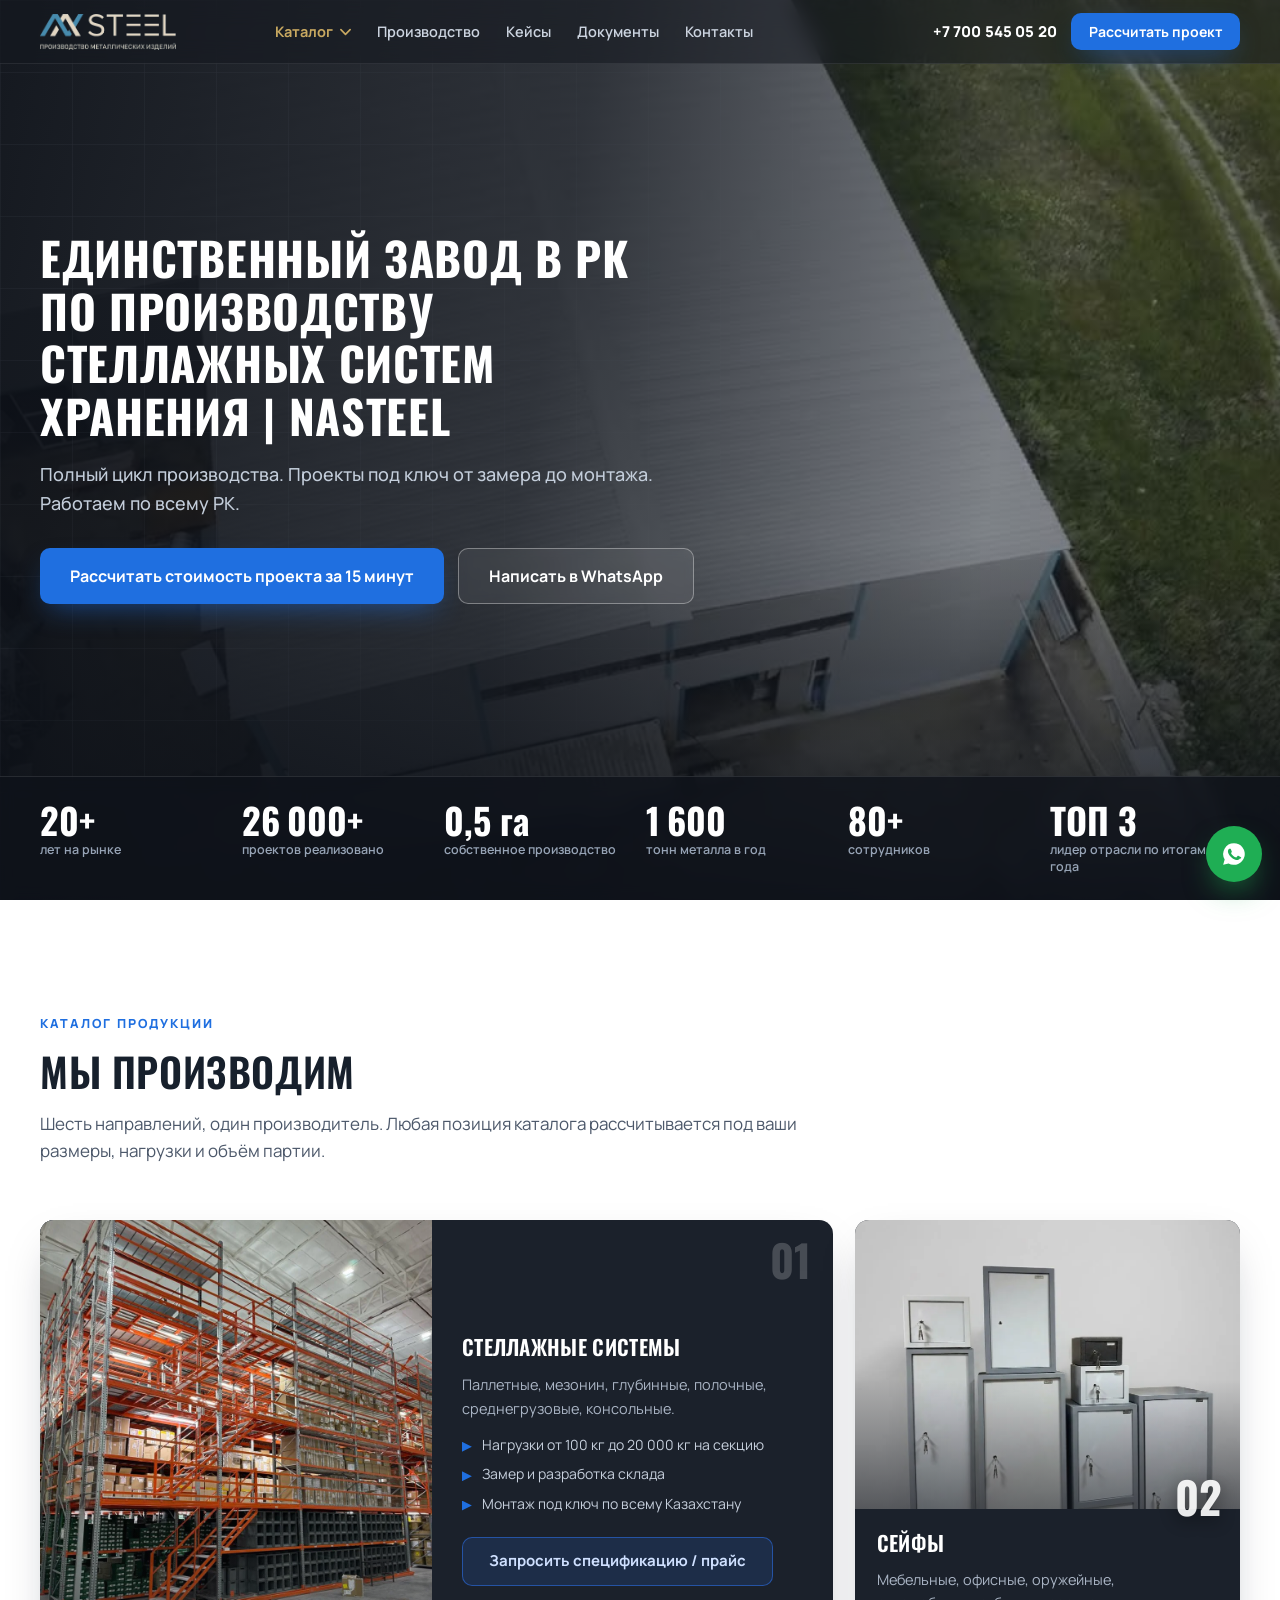
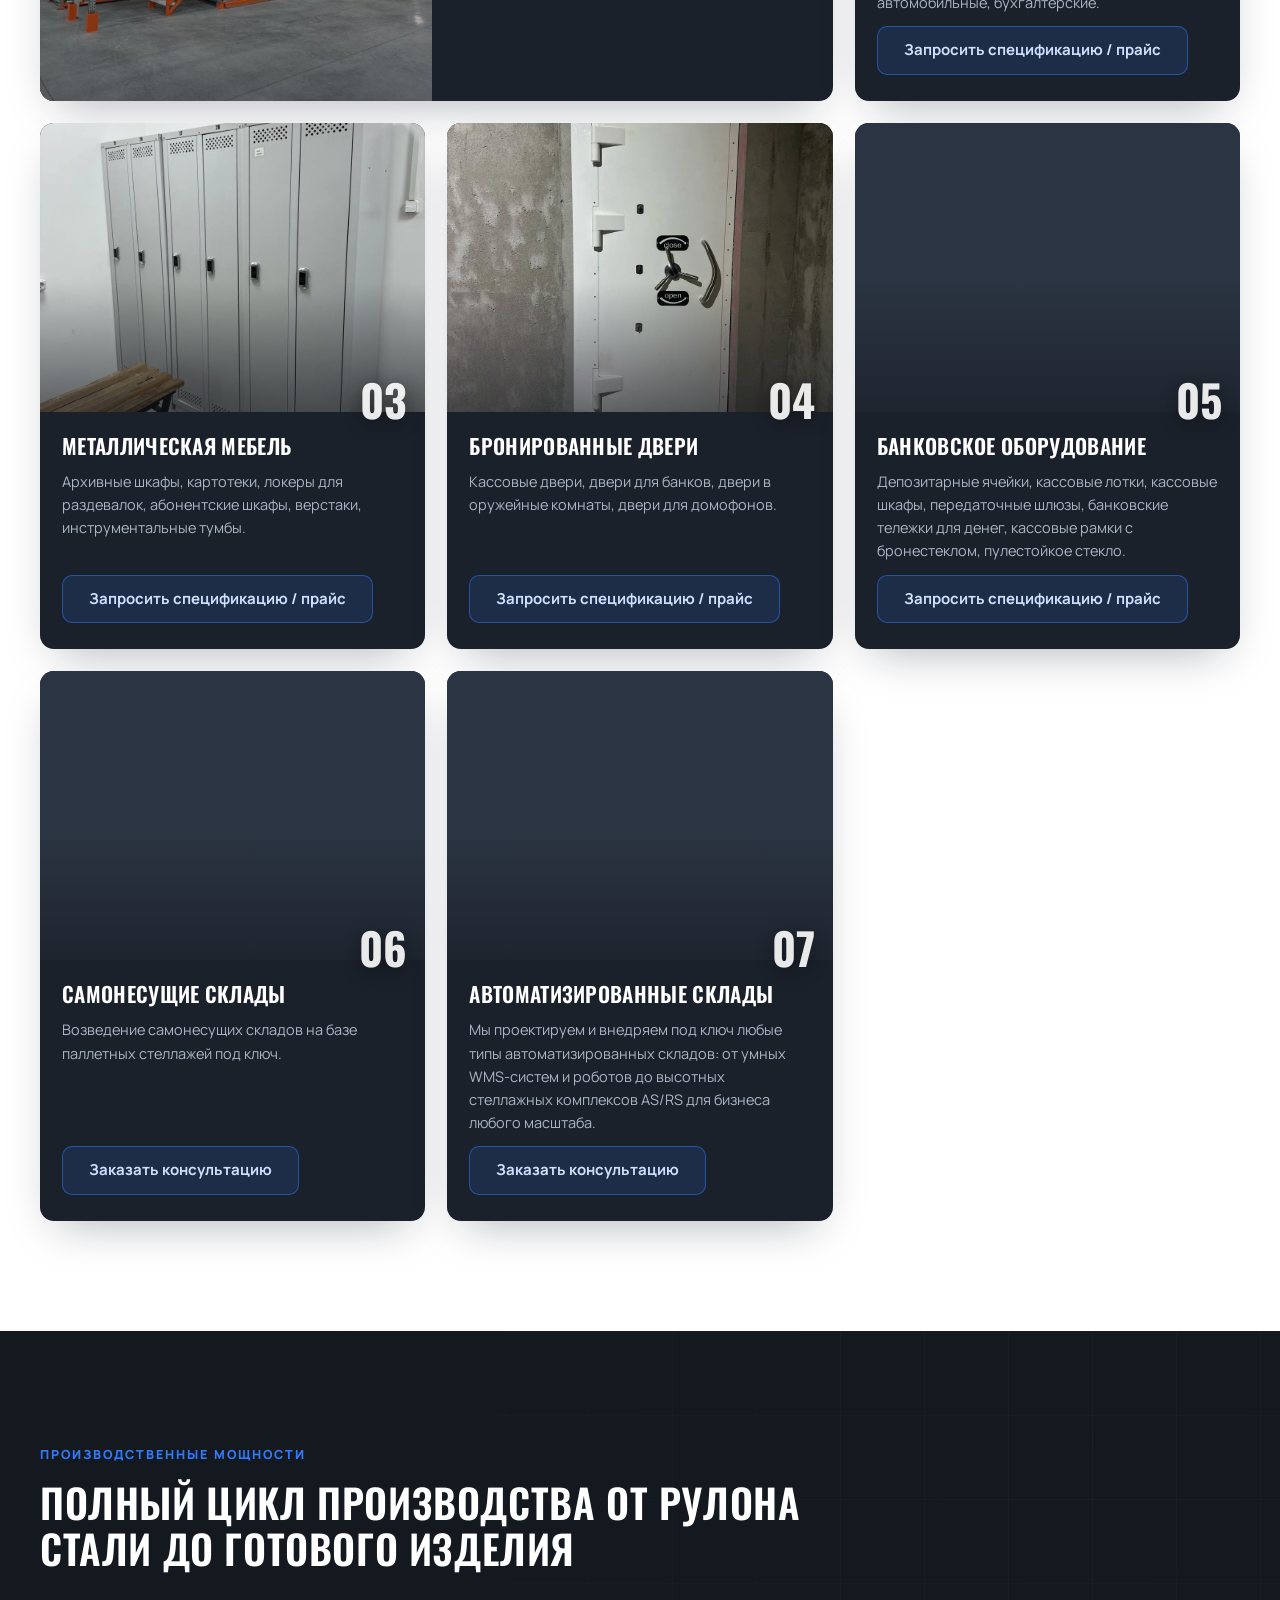
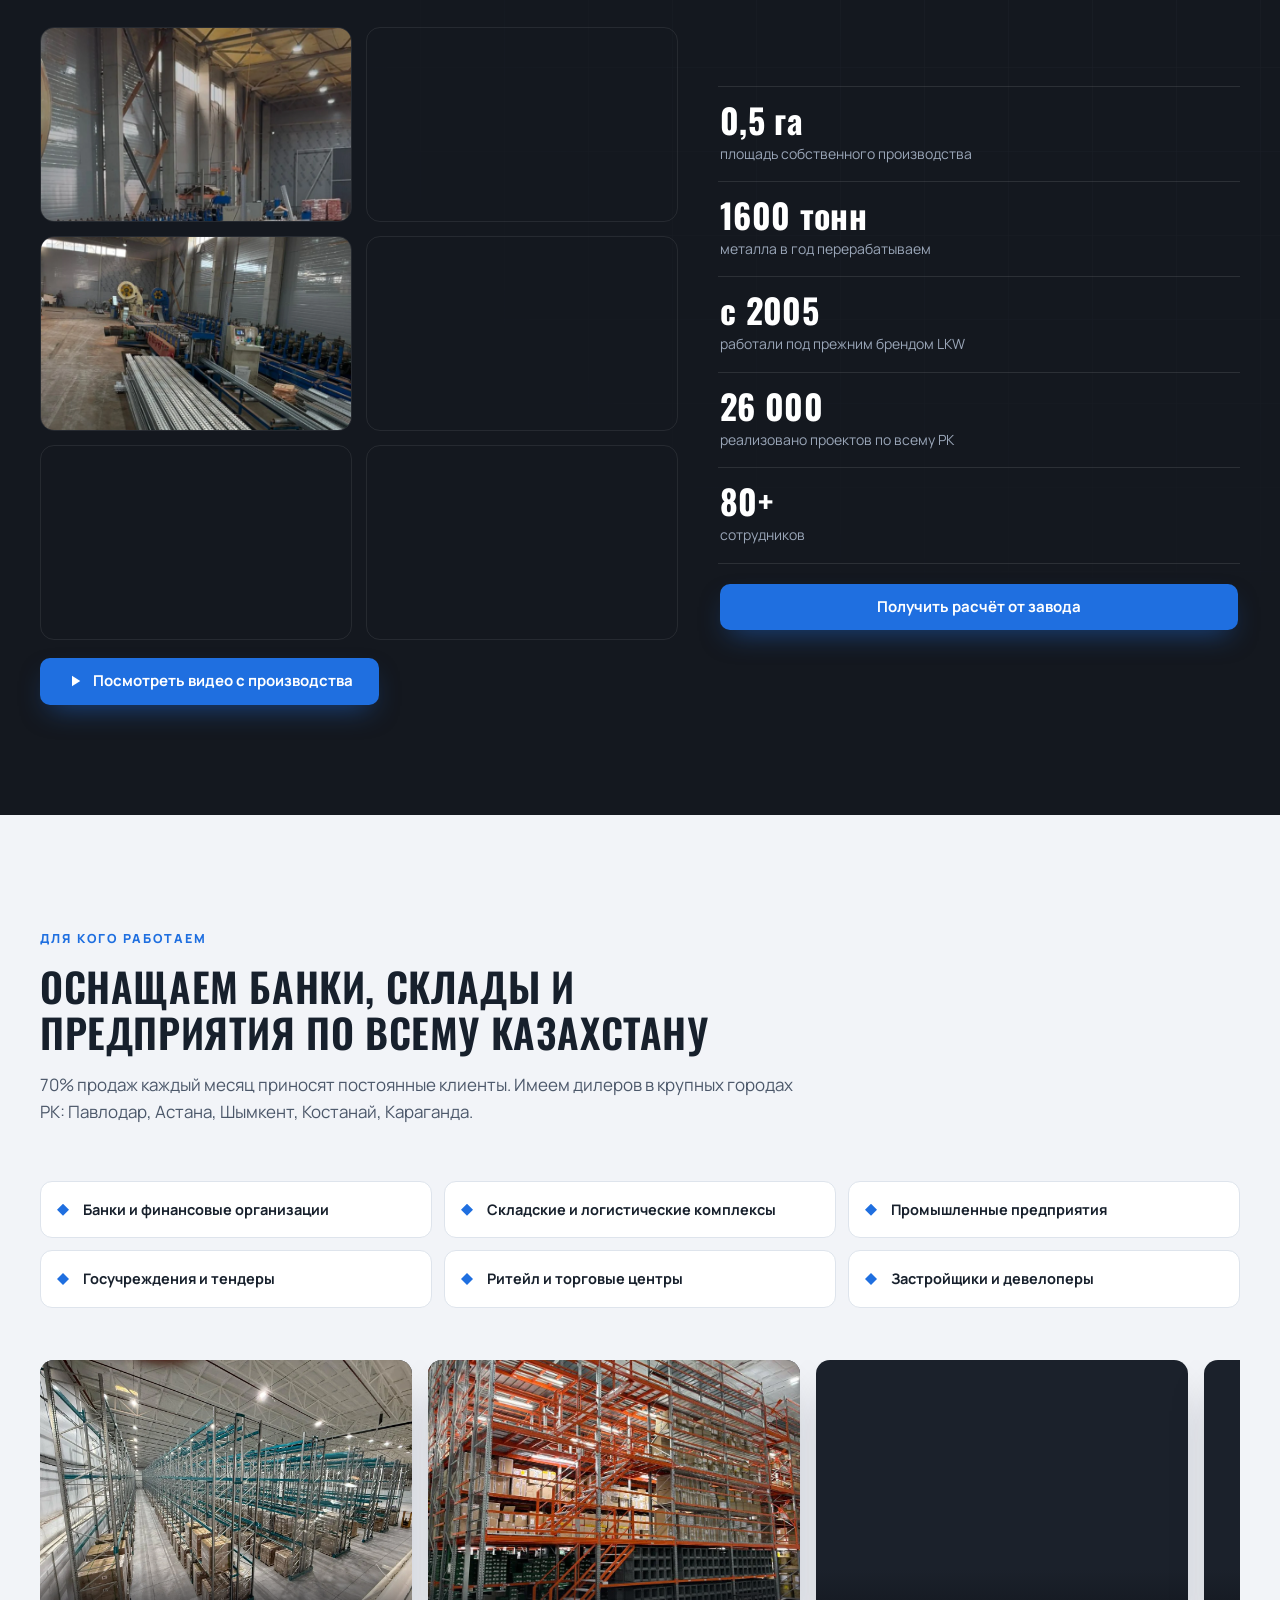
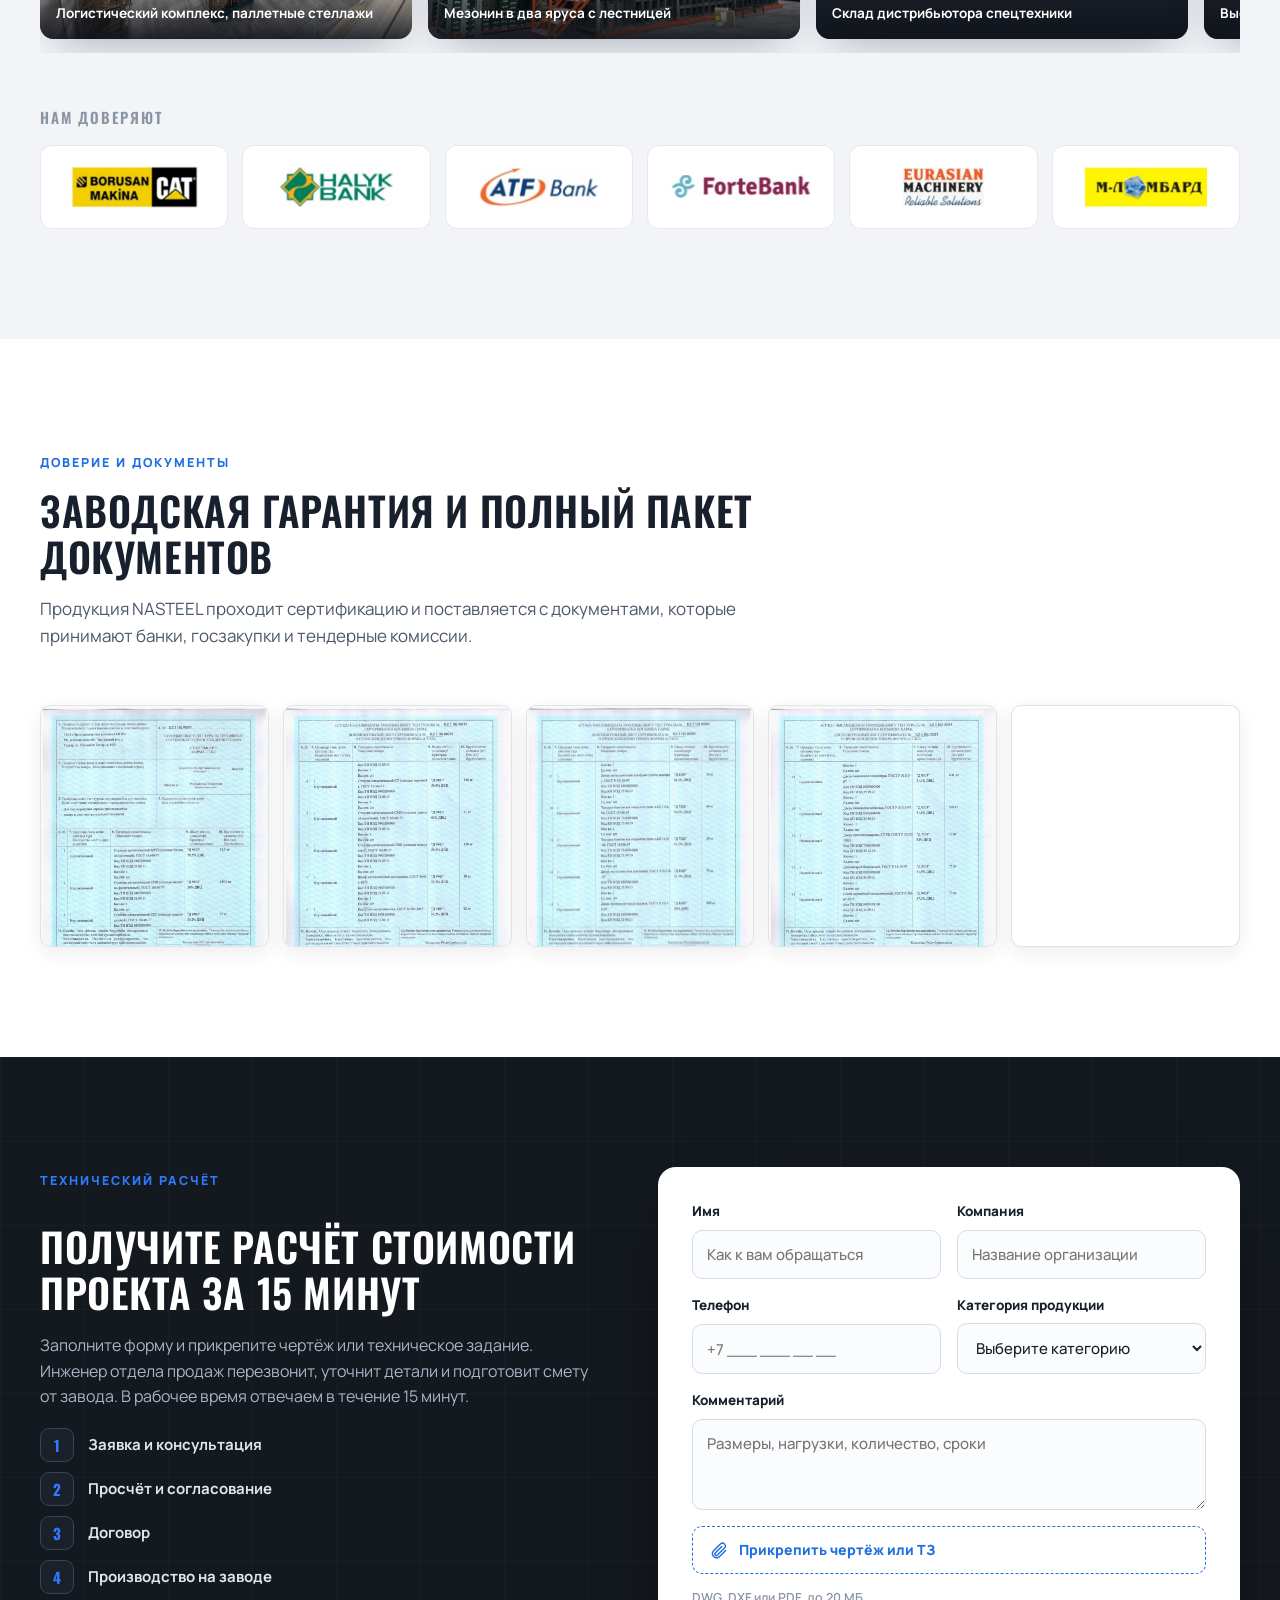
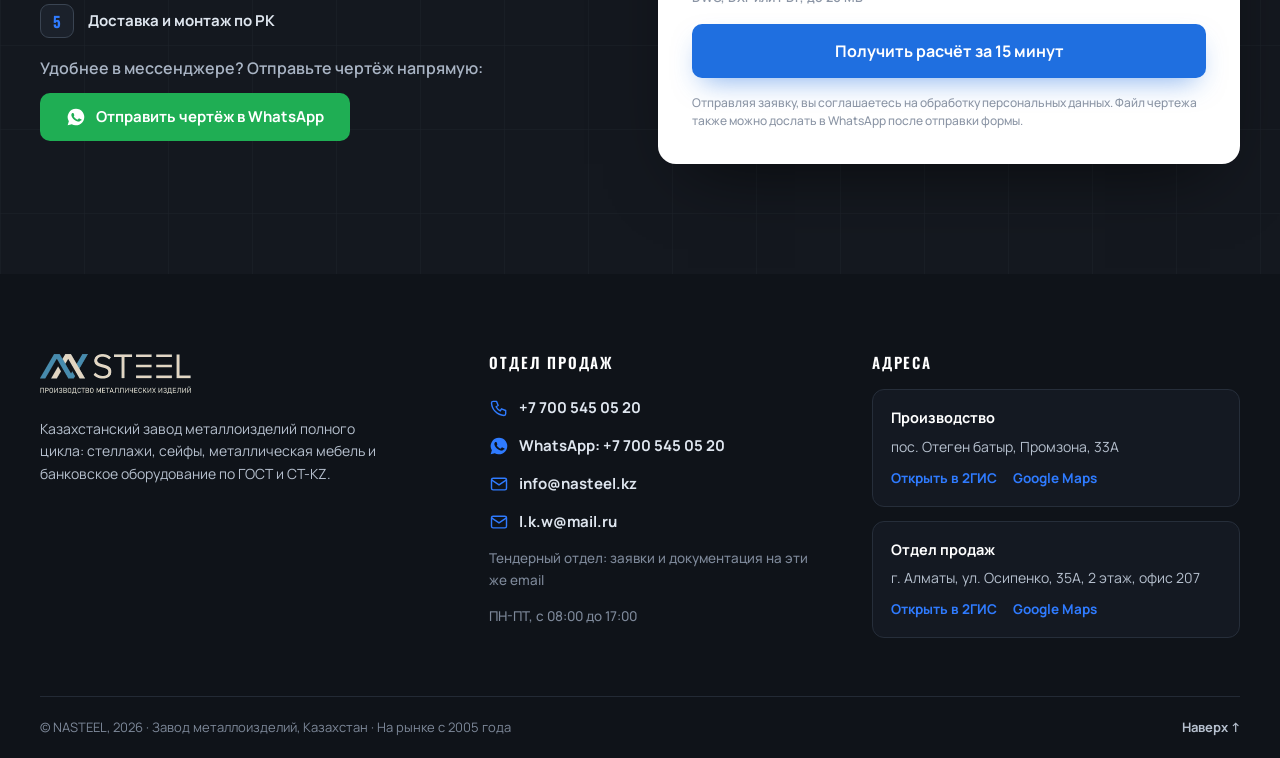
==== index.html @ 748e13db "nasteel: кнопка 'Посмотреть видео с производства' (YouTube) в блоке производства; карточки Самонесущ" ====
<!DOCTYPE html>
<html lang="ru">
<head>
<meta charset="UTF-8">
<meta name="viewport" content="width=device-width, initial-scale=1.0">
<title>NASTEEL: казахстанский завод стеллажей, сейфов и металлической мебели полного цикла</title>
<meta name="description" content="Завод NASTEEL (Алматы, Отеген батыр): проектирование и серийное производство стеллажных систем, сейфов, металлической мебели и банковского оборудования по ГОСТ и СТ-KZ. Собственное КБ, 20+ лет опыта, 26 000+ проектов, доставка по Казахстану.">
<link rel="canonical" href="https://nasteel.kz/">
<meta name="theme-color" content="#14181f">

<meta property="og:type" content="website">
<meta property="og:site_name" content="NASTEEL">
<meta property="og:locale" content="ru_RU">
<meta property="og:title" content="NASTEEL: казахстанский завод металлоизделий полного цикла">
<meta property="og:description" content="Стеллажные системы, сейфы, металлическая мебель, банковское оборудование. ГОСТ и СТ-KZ, собственное КБ, 20 лет, 26 000+ проектов. Доставка по всему Казахстану.">
<meta property="og:url" content="https://nasteel.kz/">
<meta property="og:image" content="https://nasteel.kz/assets/og-image.png">
<meta property="og:image:width" content="1200">
<meta property="og:image:height" content="630">
<meta name="twitter:card" content="summary_large_image">
<meta name="twitter:title" content="NASTEEL: казахстанский завод металлоизделий полного цикла">
<meta name="twitter:description" content="Стеллажи, сейфы, металлическая мебель, банковское оборудование по ГОСТ и СТ-KZ. Собственное КБ, 20+ лет опыта.">
<meta name="twitter:image" content="https://nasteel.kz/assets/og-image.png">

<link rel="icon" type="image/png" sizes="32x32" href="assets/favicon-32.png">
<link rel="icon" type="image/png" sizes="48x48" href="assets/favicon-48.png">
<link rel="apple-touch-icon" href="assets/apple-touch-icon.png">

<link rel="preconnect" href="https://fonts.googleapis.com">
<link rel="preconnect" href="https://fonts.gstatic.com" crossorigin>
<link href="https://fonts.googleapis.com/css2?family=Oswald:wght@500;600;700&family=Manrope:wght@400;500;600;700;800&display=swap" rel="stylesheet">

<link rel="preload" as="image" href="assets/hero-prod.jpg" fetchpriority="high">
<link rel="stylesheet" href="styles.css?v=8">

<script type="application/ld+json">
{
  "@context": "https://schema.org",
  "@graph": [
    {
      "@type": "Organization",
      "@id": "https://nasteel.kz/#org",
      "name": "NASTEEL",
      "url": "https://nasteel.kz/",
      "logo": "https://nasteel.kz/assets/og-image.png",
      "foundingDate": "2005",
      "taxID": "200540013962",
      "email": "info@nasteel.kz",
      "telephone": "+77005450520",
      "sameAs": []
    },
    {
      "@type": "LocalBusiness",
      "@id": "https://nasteel.kz/#factory",
      "additionalType": "https://schema.org/Manufacturer",
      "name": "Завод металлоизделий NASTEEL",
      "image": "https://nasteel.kz/assets/og-image.png",
      "url": "https://nasteel.kz/",
      "telephone": "+77005450520",
      "email": "info@nasteel.kz",
      "priceRange": "$$",
      "address": {
        "@type": "PostalAddress",
        "addressCountry": "KZ",
        "addressRegion": "Алматинская область",
        "addressLocality": "Алматы",
        "streetAddress": "ул. Осипенко, 35А, офис 207"
      },
      "openingHoursSpecification": {
        "@type": "OpeningHoursSpecification",
        "dayOfWeek": ["Monday","Tuesday","Wednesday","Thursday","Friday"],
        "opens": "08:00",
        "closes": "17:00"
      },
      "makesOffer": [
        {"@type": "Offer", "itemOffered": {"@type": "Product", "name": "Стеллажные системы"}},
        {"@type": "Offer", "itemOffered": {"@type": "Product", "name": "Сейфы"}},
        {"@type": "Offer", "itemOffered": {"@type": "Product", "name": "Металлическая мебель"}},
        {"@type": "Offer", "itemOffered": {"@type": "Product", "name": "Бронированные двери"}},
        {"@type": "Offer", "itemOffered": {"@type": "Product", "name": "Банковское оборудование"}},
        {"@type": "Offer", "itemOffered": {"@type": "Product", "name": "Самонесущие склады"}}
      ],
      "parentOrganization": {"@id": "https://nasteel.kz/#org"}
    }
  ]
}
</script>
</head>
<body>

<a class="skip-link" href="#katalog">К каталогу продукции</a>

<header class="site-header" id="siteHeader">
  <div class="container header-inner">
    <a href="#top" class="brand" aria-label="NASTEEL, на главную">
      <img class="brand-logo" src="assets/logo.png" alt="NASTEEL" width="150" height="37">
    </a>
    <nav class="main-nav" id="mainNav" aria-label="Основная навигация">
      <div class="nav-dd">
        <button class="nav-dd-btn" type="button" aria-expanded="false" aria-haspopup="true">Каталог<svg class="dd-caret" viewBox="0 0 12 8" aria-hidden="true"><path d="M1 1.5l5 5 5-5" fill="none" stroke="currentColor" stroke-width="1.8" stroke-linecap="round" stroke-linejoin="round"/></svg></button>
        <ul class="nav-dd-menu">
          <li class="nav-sub">
            <button class="nav-sub-btn" type="button" aria-expanded="false" aria-haspopup="true">Стеллажи<svg class="dd-caret" viewBox="0 0 12 8" aria-hidden="true"><path d="M1 1.5l5 5 5-5" fill="none" stroke="currentColor" stroke-width="1.8" stroke-linecap="round" stroke-linejoin="round"/></svg></button>
            <ul class="nav-sub-menu">
              <li><a href="stellazhi-palletnye.html">Паллетные стеллажи</a></li>
              <li><a href="stellazhi-mezoninnye.html">Мезонинные стеллажи</a></li>
              <li><a href="stellazhi-srednegruzovye.html">Средне-грузовые стеллажи</a></li>
              <li><a href="stellazhi-konsolnye.html">Консольные стеллажи</a></li>
              <li><a href="stellazhi-torgovye.html">Торговые стеллажи</a></li>
              <li><a href="stellazhi-polochnye-zacep.html">Полочные стеллажи на зацепах</a></li>
              <li><a href="stellazhi-polochnye-oblegchennye.html">Полочные облегчённые стеллажи</a></li>
            </ul>
          </li>
          <li><a href="seyfy.html">Сейфы</a></li>
          <li><a href="bronedveri.html">Бронированные двери</a></li>
          <li><a href="bankovskoe.html">Банковское и кассовое оборудование</a></li>
          <li><a href="mebel.html">Металлическая мебель</a></li>
          <li><a href="samonesushchie-sklady.html">Самонесущие склады</a></li>
          <li><a href="uslugi.html">Услуги</a></li>
        </ul>
      </div>
      <a href="#proizvodstvo">Производство</a>
      <a href="#kejsy">Кейсы</a>
      <a href="#sertifikaty">Документы</a>
      <a href="#kontakty">Контакты</a>
    </nav>
    <div class="header-actions">
      <a class="header-phone" href="tel:+77005450520" data-track="phone">+7 700 545 05 20</a>
      <a class="btn btn-accent btn-sm" href="#raschet" data-track="cta" data-cta="header">Рассчитать проект</a>
      <button class="burger" id="burger" aria-label="Открыть меню" aria-expanded="false" aria-controls="mainNav">
        <span></span><span></span><span></span>
      </button>
    </div>
  </div>
</header>

<main id="top">

  <!-- ============ HERO ============ -->
  <section class="hero" id="hero">
    <video class="hero-bg" autoplay muted loop playsinline preload="metadata" poster="assets/hero-prod.jpg" aria-hidden="true">
      <source src="assets/hero-prod.mp4" type="video/mp4">
    </video>
    <div class="hero-veil" aria-hidden="true"></div>
    <div class="hero-grid" aria-hidden="true"></div>

    <div class="container hero-inner">
      <h1 id="mainH1" class="reveal">Единственный завод в РК по производству стеллажных систем хранения | NASTEEL</h1>
      <p id="mainSub" class="hero-sub reveal">Полный цикл производства. Проекты под ключ от замера до монтажа. Работаем по всему РК.</p>

      <div class="hero-cta reveal">
        <a class="btn btn-accent btn-lg" href="#raschet" data-track="cta" data-cta="hero">Рассчитать стоимость проекта за 15 минут</a>
        <a class="btn btn-ghost btn-lg" href="https://wa.me/77005450520?text=%D0%97%D0%B4%D1%80%D0%B0%D0%B2%D1%81%D1%82%D0%B2%D1%83%D0%B9%D1%82%D0%B5%21%20%D0%9F%D0%B8%D1%88%D1%83%20%D1%81%20%D1%81%D0%B0%D0%B9%D1%82%D0%B0%20nasteel.kz%2C%20%D0%BD%D1%83%D0%B6%D0%B5%D0%BD%20%D1%80%D0%B0%D1%81%D1%87%D1%91%D1%82" target="_blank" rel="noopener" data-track="whatsapp" data-wa="hero">Написать в WhatsApp</a>
      </div>

    </div>

    <div class="hero-stats" aria-label="Показатели завода">
      <div class="container stats-row">
        <div class="stat reveal"><b><span class="counter" data-target="20">0</span>+</b><span>лет на рынке</span></div>
        <div class="stat reveal"><b><span class="counter" data-target="26000">0</span>+</b><span>проектов реализовано</span></div>
        <div class="stat reveal"><b>0,5 га</b><span>собственное производство</span></div>
        <div class="stat reveal"><b class="counter" data-target="1600">0</b><span>тонн металла в год</span></div>
        <div class="stat reveal"><b><span class="counter" data-target="80">0</span>+</b><span>сотрудников</span></div>
        <div class="stat reveal"><b>ТОП 3</b><span>лидер отрасли по итогам 2024 года</span></div>
      </div>
    </div>
  </section>

  <!-- ============ ВИДЕО ПРОИЗВОДСТВА ============ -->
  <!-- ============ КАТАЛОГ ============ -->
  <section class="section section-light catalog" id="katalog">
    <div class="container">
      <div class="section-head reveal">
        <p class="section-eyebrow">Каталог продукции</p>
        <h2>Мы производим</h2>
        <p class="section-lead">Шесть направлений, один производитель. Любая позиция каталога рассчитывается под ваши размеры, нагрузки и объём партии.</p>
      </div>

      <div class="catalog-grid">

        <article class="cat-card cat-wide reveal" id="stellazhi">
          <div class="cat-media">
            <img src="assets/photos/stellazhi.webp" alt="Мезонинные и паллетные стеллажные системы NASTEEL на складе" loading="lazy" decoding="async" width="960" height="1280">
          </div>
          <div class="cat-body">
            <span class="cat-num">01</span>
            <h3>Стеллажные системы</h3>
            <p>Паллетные, мезонин, глубинные, полочные, среднегрузовые, консольные.</p>
            <ul class="cat-list" role="list">
              <li>Нагрузки от 100 кг до 20 000 кг на секцию</li>
              <li>Замер и разработка склада</li>
              <li>Монтаж под ключ по всему Казахстану</li>
            </ul>
            <button class="btn btn-dark spec-btn" type="button" data-category="Стеллажные системы" data-track="spec">Запросить спецификацию / прайс</button>
          </div>
        </article>

        <article class="cat-card reveal" id="seyfy">
          <div class="cat-media">
            <img src="assets/photos/p03.webp" alt="Линейка сейфов и металлических шкафов производства NASTEEL" loading="lazy" decoding="async" width="896" height="1195">
          </div>
          <div class="cat-body">
            <span class="cat-num">02</span>
            <h3>Сейфы</h3>
            <p>Мебельные, офисные, оружейные, автомобильные, бухгалтерские.</p>
            <button class="btn btn-dark spec-btn" type="button" data-category="Сейфы" data-track="spec">Запросить спецификацию / прайс</button>
          </div>
        </article>

        <article class="cat-card reveal" id="mebel">
          <div class="cat-media">
            <img src="assets/photos/p12.webp" alt="Локеры NASTEEL в графитово-жёлтом цвете в торговом центре" loading="lazy" decoding="async" width="960" height="1280">
          </div>
          <div class="cat-body">
            <span class="cat-num">03</span>
            <h3>Металлическая мебель</h3>
            <p>Архивные шкафы, картотеки, локеры для раздевалок, абонентские шкафы, верстаки, инструментальные тумбы.</p>
            <button class="btn btn-dark spec-btn" type="button" data-category="Металлическая мебель" data-track="spec">Запросить спецификацию / прайс</button>
          </div>
        </article>

        <article class="cat-card reveal" id="bankovskoe">
          <div class="cat-media">
            <img src="assets/photos/p01.webp" alt="Бронированная банковская дверь NASTEEL, установленная в хранилище" loading="lazy" decoding="async" width="1050" height="1400">
          </div>
          <div class="cat-body">
            <span class="cat-num">04</span>
            <h3>Бронированные двери</h3>
            <p>Кассовые двери, двери для банков, двери в оружейные комнаты, двери для домофонов.</p>
            <button class="btn btn-dark spec-btn" type="button" data-category="Бронированные двери" data-track="spec">Запросить спецификацию / прайс</button>
          </div>
        </article>

        <article class="cat-card reveal" id="yacheyki">
          <div class="cat-media">
            <img src="assets/photos/p02.webp" alt="Депозитарные ячейки NASTEEL в банковском хранилище" loading="lazy" decoding="async" width="644" height="1400">
          </div>
          <div class="cat-body">
            <span class="cat-num">05</span>
            <h3>Банковское оборудование</h3>
            <p>Депозитарные ячейки, кассовые лотки, кассовые шкафы, передаточные шлюзы, банковские тележки для денег, кассовые рамки с бронестеклом, пулестойкое стекло.</p>
            <button class="btn btn-dark spec-btn" type="button" data-category="Банковское оборудование" data-track="spec">Запросить спецификацию / прайс</button>
          </div>
        </article>

        <article class="cat-card reveal" id="nestandart">
            <div class="cat-media">
              <img src="assets/photos/samonesushchij.webp" alt="Самонесущий склад на базе паллетных стеллажей производства NASTEEL" loading="lazy" decoding="async" width="1132" height="1400">
            </div>
            <div class="cat-body">
              <span class="cat-num">06</span>
              <h3>Самонесущие склады</h3>
              <p>Возведение самонесущих складов на базе паллетных стеллажей под ключ.</p>
              <button class="btn btn-dark spec-btn" type="button" data-category="Самонесущие склады" data-track="spec">Заказать консультацию</button>
            </div>
          </article>

          <article class="cat-card reveal" id="avtomatizirovannye">
            <div class="cat-media">
              <img src="assets/photos/avtomatizirovannye-sklady.webp" alt="Автоматизированный складской комплекс с роботизированной системой хранения" loading="lazy" decoding="async" width="1080" height="1920">
            </div>
            <div class="cat-body">
              <span class="cat-num">07</span>
              <h3>Автоматизированные склады</h3>
              <p>Мы проектируем и внедряем под ключ любые типы автоматизированных складов: от умных WMS-систем и роботов до высотных стеллажных комплексов AS/RS для бизнеса любого масштаба.</p>
              <button class="btn btn-dark spec-btn" type="button" data-category="Автоматизированные склады" data-track="spec">Заказать консультацию</button>
            </div>
          </article>

      </div>
    </div>
  </section>

  <!-- ============ ПРОИЗВОДСТВО ============ -->
  <section class="section section-dark production" id="proizvodstvo">
    <div class="container">
      <div class="section-head reveal">
        <p class="section-eyebrow">Производственные мощности</p>
        <h2>Полный цикл производства от рулона стали до готового изделия</h2>
      </div>

            <div class="prod-showcase">
        <div class="prod-gallery-col">
        <div class="prod-gallery prod-gallery--grid reveal">
          <img src="assets/photos/prod-liniya-prokata.webp" alt="Автоматическая линия проката профиля в цехе NASTEEL" loading="lazy" decoding="async" width="1080" height="1920">
          <img src="assets/photos/prod-stan.webp" alt="Прокатный стан для производства перфорированного профиля NASTEEL" loading="lazy" decoding="async" width="1080" height="1440">
          <img src="assets/photos/prod-profil.webp" alt="Готовый оцинкованный профиль на производственной линии NASTEEL" loading="lazy" decoding="async" width="1080" height="1440">
          <img src="assets/photos/prod-svarka.webp" alt="Сварочный участок цеха металлоконструкций NASTEEL" loading="lazy" decoding="async" width="1080" height="1440">
          <img src="assets/photos/prod-lazer.webp" alt="Станок лазерной резки металла Bodor в цехе NASTEEL" loading="lazy" decoding="async" width="1280" height="1024">
          <img src="assets/photos/prod-zavod-aero.webp" alt="Производственный комплекс NASTEEL, вид с высоты" loading="lazy" decoding="async" width="1400" height="1050">
        </div>
        <a class="btn btn-accent prod-video-btn reveal" href="https://www.youtube.com/watch?v=28wzi3sIFuY" target="_blank" rel="noopener" data-track="video" data-video="youtube-proizvodstvo">
          <svg viewBox="0 0 24 24" width="18" height="18" fill="currentColor" aria-hidden="true"><path d="M8 5v14l11-7z"/></svg>
          Посмотреть видео с производства
        </a>
        </div>
        <ul class="prod-stats reveal" role="list">
          <li><b>0,5 га</b><span>площадь собственного производства</span></li>
          <li><b>1600 тонн</b><span>металла в год перерабатываем</span></li>
          <li><b>с 2005</b><span>работали под прежним брендом LKW</span></li>
          <li><b>26 000</b><span>реализовано проектов по всему РК</span></li>
          <li><b>80+</b><span>сотрудников</span></li>
          <li class="prod-cta"><a class="btn btn-accent" href="#raschet" data-track="cta" data-cta="production">Получить расчёт от завода</a></li>
        </ul>
      </div>

    </div>
  </section>


  <!-- ============ КЕЙСЫ / ДЛЯ КОГО ============ -->
  <section class="section section-steel cases" id="kejsy">
    <div class="container">
      <div class="section-head reveal">
        <p class="section-eyebrow">Для кого работаем</p>
        <h2>Оснащаем банки, склады и предприятия по всему Казахстану</h2>
        <p class="section-lead">70% продаж каждый месяц приносят постоянные клиенты. Имеем дилеров в крупных городах РК: Павлодар, Астана, Шымкент, Костанай, Караганда.</p>
      </div>

      <ul class="audience-grid" role="list">
        <li class="reveal">Банки и финансовые организации</li>
        <li class="reveal">Складские и логистические комплексы</li>
        <li class="reveal">Промышленные предприятия</li>
        <li class="reveal">Госучреждения и тендеры</li>
        <li class="reveal">Ритейл и торговые центры</li>
        <li class="reveal">Застройщики и девелоперы</li>
      </ul>

      <div class="case-gallery reveal" aria-label="Смонтированные объекты NASTEEL">
        <figure><img src="assets/photos/p09.webp" alt="Паллетные стеллажи NASTEEL в логистическом комплексе" loading="lazy" decoding="async" width="1280" height="960"><figcaption>Логистический комплекс, паллетные стеллажи</figcaption></figure>
        <figure><img src="assets/photos/p06.webp" alt="Мезонинная стеллажная система NASTEEL в два яруса" loading="lazy" decoding="async" width="960" height="1280"><figcaption>Мезонин в два яруса с лестницей</figcaption></figure>
        <figure><img src="assets/photos/p04.webp" alt="Склад дистрибьютора техники со стеллажами NASTEEL" loading="lazy" decoding="async" width="960" height="1280"><figcaption>Склад дистрибьютора спецтехники</figcaption></figure>
        <figure><img src="assets/photos/p10.webp" alt="Фронтальные паллетные стеллажи NASTEEL в высотном складе" loading="lazy" decoding="async" width="1050" height="1400"><figcaption>Высотное фронтальное хранение</figcaption></figure>
        <figure><img src="assets/photos/p07.webp" alt="Среднегрузовые стеллажи NASTEEL под агрегаты и запчасти" loading="lazy" decoding="async" width="960" height="1280"><figcaption>Хранение агрегатов и запчастей</figcaption></figure>
        <figure><img src="assets/photos/p08.webp" alt="Локеры NASTEEL в раздевалке предприятия" loading="lazy" decoding="async" width="960" height="1280"><figcaption>Раздевалка производственного персонала</figcaption></figure>
      </div>

      <div class="trust reveal">
        <p class="trust-title">Нам доверяют</p>
        <ul class="trust-logos" role="list">
          <li><img src="assets/trust/borusan.png" alt="Borusan Makina CAT" loading="lazy" decoding="async"></li>
          <li><img src="assets/trust/halyk.png" alt="Halyk Bank" loading="lazy" decoding="async"></li>
          <li><img src="assets/trust/atf.png" alt="ATF Bank" loading="lazy" decoding="async"></li>
          <li><img src="assets/trust/forte.png" alt="ForteBank" loading="lazy" decoding="async"></li>
          <li><img src="assets/trust/eurasian.png" alt="Eurasian Machinery" loading="lazy" decoding="async"></li>
          <li><img src="assets/trust/mlombard.png" alt="М-Ломбард" loading="lazy" decoding="async"></li>
        </ul>
      </div>
    </div>
  </section>

  <!-- ============ ДОКУМЕНТЫ ============ -->
  <section class="section section-light docs" id="sertifikaty">
    <div class="container">
      <div class="section-head reveal">
        <p class="section-eyebrow">Доверие и документы</p>
        <h2>Заводская гарантия и полный пакет документов</h2>
        <p class="section-lead">Продукция NASTEEL проходит сертификацию и поставляется с документами, которые принимают банки, госзакупки и тендерные комиссии.</p>
      </div>
      <div class="certs-block reveal">
        <div class="certs-row">
          <button type="button" class="cert-thumb" data-full="assets/certs/cert-1.webp" aria-label="Сертификат СТ-KZ, лист 1"><img src="assets/certs/cert-1.webp" alt="Сертификат СТ-KZ NASTEEL, лист 1" loading="lazy" decoding="async"></button>
          <button type="button" class="cert-thumb" data-full="assets/certs/cert-2.webp" aria-label="Сертификат СТ-KZ, лист 2"><img src="assets/certs/cert-2.webp" alt="Сертификат СТ-KZ NASTEEL, лист 2" loading="lazy" decoding="async"></button>
          <button type="button" class="cert-thumb" data-full="assets/certs/cert-3.webp" aria-label="Сертификат СТ-KZ, лист 3"><img src="assets/certs/cert-3.webp" alt="Сертификат СТ-KZ NASTEEL, лист 3" loading="lazy" decoding="async"></button>
          <button type="button" class="cert-thumb" data-full="assets/certs/cert-4.webp" aria-label="Сертификат СТ-KZ, лист 4"><img src="assets/certs/cert-4.webp" alt="Сертификат СТ-KZ NASTEEL, лист 4" loading="lazy" decoding="async"></button>
          <button type="button" class="cert-thumb" data-full="assets/certs/cert-5.webp" aria-label="Сертификат СТ-KZ, лист 5"><img src="assets/certs/cert-5.webp" alt="Сертификат СТ-KZ NASTEEL, лист 5" loading="lazy" decoding="async"></button>
        </div>
      </div>
    </div>
  </section>

  <!-- ============ ФОРМА ============ -->
  <section class="section section-dark raschet" id="raschet">
    <div class="container raschet-grid">
      <div class="raschet-info">
        <p class="section-eyebrow reveal">Технический расчёт</p>
        <h2 class="reveal">Получите расчёт стоимости проекта за 15 минут</h2>
        <p class="reveal">Заполните форму и прикрепите чертёж или техническое задание. Инженер отдела продаж перезвонит, уточнит детали и подготовит смету от завода. В рабочее время отвечаем в течение 15 минут.</p>
        <ul class="raschet-steps reveal" role="list">
          <li><b>1</b>Заявка и консультация</li>
          <li><b>2</b>Просчёт и согласование</li>
          <li><b>3</b>Договор</li>
          <li><b>4</b>Производство на заводе</li>
          <li><b>5</b>Доставка и монтаж по РК</li>
        </ul>
        <div class="raschet-contact reveal">
          <p>Удобнее в мессенджере? Отправьте чертёж напрямую:</p>
          <a class="btn btn-wa" href="https://wa.me/77005450520?text=%D0%97%D0%B4%D1%80%D0%B0%D0%B2%D1%81%D1%82%D0%B2%D1%83%D0%B9%D1%82%D0%B5%21%20%D0%9F%D0%B8%D1%88%D1%83%20%D1%81%20%D1%81%D0%B0%D0%B9%D1%82%D0%B0%20nasteel.kz%2C%20%D1%85%D0%BE%D1%87%D1%83%20%D0%BE%D1%82%D0%BF%D1%80%D0%B0%D0%B2%D0%B8%D1%82%D1%8C%20%D1%87%D0%B5%D1%80%D1%82%D1%91%D0%B6%20%D0%BD%D0%B0%20%D1%80%D0%B0%D1%81%D1%87%D1%91%D1%82" target="_blank" rel="noopener" data-track="whatsapp" data-wa="raschet">
            <svg class="ic" viewBox="0 0 24 24"><path d="M12 2a10 10 0 0 0-8.6 15.1L2 22l5-1.3A10 10 0 1 0 12 2zm5.4 14.1c-.2.7-1.3 1.3-1.9 1.4-.5.1-1.1.2-3.3-.7-2.8-1.2-4.6-4-4.7-4.2-.1-.2-1.1-1.5-1.1-2.9s.7-2 .9-2.3c.2-.3.5-.3.7-.3h.5c.2 0 .4 0 .6.5s.8 1.9.8 2c.1.1.1.3 0 .5l-.4.7c-.1.2-.3.4-.1.7.2.3.8 1.3 1.7 2.1 1.2 1.1 2.2 1.4 2.5 1.5.3.1.5.1.7-.1l1-1.2c.2-.3.4-.2.7-.1l2 1c.3.1.5.2.6.3 0 .2 0 .7-.2 1.1z" fill="currentColor"/></svg>
            Отправить чертёж в WhatsApp
          </a>
        </div>
      </div>

      <form class="lead-form reveal" id="leadForm" novalidate>
        <div class="form-row">
          <label for="fName">Имя<input id="fName" name="name" type="text" autocomplete="name" required placeholder="Как к вам обращаться"></label>
          <label for="fCompany">Компания<input id="fCompany" name="company" type="text" autocomplete="organization" placeholder="Название организации"></label>
        </div>
        <div class="form-row">
          <label for="fPhone">Телефон<input id="fPhone" name="phone" type="tel" autocomplete="tel" required placeholder="+7 ___ ___ __ __"></label>
          <label for="fCategory">Категория продукции
            <select id="fCategory" name="category">
              <option value="">Выберите категорию</option>
              <option>Стеллажные системы</option>
              <option>Сейфы</option>
              <option>Металлическая мебель</option>
              <option>Банковское оборудование</option>
              <option>Депозитарные ячейки</option>
              <option>Нестандартные металлоизделия</option>
              <option>Другое / нужна консультация</option>
            </select>
          </label>
        </div>
        <label for="fComment">Комментарий<textarea id="fComment" name="comment" rows="3" placeholder="Размеры, нагрузки, количество, сроки"></textarea></label>
        <label class="file-label" for="fFile">
          <span class="file-btn">
            <svg class="ic" viewBox="0 0 24 24"><path d="M20 12.5l-7.8 7.8a5 5 0 0 1-7-7l8.5-8.6a3.4 3.4 0 0 1 4.9 4.9l-8.5 8.5a1.8 1.8 0 0 1-2.6-2.6l7.8-7.8" fill="none" stroke="currentColor" stroke-width="1.7" stroke-linecap="round"/></svg>
            Прикрепить чертёж или ТЗ
          </span>
          <span class="file-name" id="fileName">DWG, DXF или PDF, до 20 МБ</span>
          <input id="fFile" name="drawing" type="file" accept=".dwg,.dxf,.pdf">
        </label>
        <button class="btn btn-accent btn-lg form-submit" type="submit" data-track="lead-submit">Получить расчёт за 15 минут</button>
        <p class="form-note">Отправляя заявку, вы соглашаетесь на обработку персональных данных. Файл чертежа также можно дослать в WhatsApp после отправки формы.</p>
        <div class="form-success" id="formSuccess" hidden>
          <b>Заявка принята!</b>
          <p>Инженер свяжется с вами в рабочее время в течение 15 минут. Чтобы ускорить расчёт, отправьте чертёж в WhatsApp:</p>
          <a class="btn btn-wa" id="waFallback" href="https://wa.me/77005450520" target="_blank" rel="noopener" data-track="whatsapp" data-wa="form-success">Отправить чертёж в WhatsApp</a>
        </div>
      </form>
    </div>
  </section>

  <!-- ============ КОНТАКТЫ ============ -->
  <footer class="footer" id="kontakty">
    <div class="container">
      <div class="footer-grid">
        <div class="footer-col footer-brand">
          <a href="#top" class="brand"><img class="brand-logo" src="assets/logo.png" alt="NASTEEL" width="150" height="37"></a>
          <p>Казахстанский завод металлоизделий полного цикла: стеллажи, сейфы, металлическая мебель и банковское оборудование по ГОСТ и СТ-KZ.</p>
        </div>

        <div class="footer-col">
          <h3>Отдел продаж</h3>
          <a class="footer-line" href="tel:+77005450520" data-track="phone"><svg class="ic" viewBox="0 0 24 24"><path d="M5 4h4l2 5-2.5 1.5a12 12 0 0 0 5 5L15 13l5 2v4a2 2 0 0 1-2 2A16 16 0 0 1 3 6a2 2 0 0 1 2-2z" fill="none" stroke="currentColor" stroke-width="1.7" stroke-linejoin="round"/></svg>+7 700 545 05 20</a>
          <a class="footer-line" href="https://wa.me/77005450520" target="_blank" rel="noopener" data-track="whatsapp" data-wa="footer">
            <svg class="ic" viewBox="0 0 24 24"><path d="M12 2a10 10 0 0 0-8.6 15.1L2 22l5-1.3A10 10 0 1 0 12 2zm5.4 14.1c-.2.7-1.3 1.3-1.9 1.4-.5.1-1.1.2-3.3-.7-2.8-1.2-4.6-4-4.7-4.2-.1-.2-1.1-1.5-1.1-2.9s.7-2 .9-2.3c.2-.3.5-.3.7-.3h.5c.2 0 .4 0 .6.5s.8 1.9.8 2c.1.1.1.3 0 .5l-.4.7c-.1.2-.3.4-.1.7.2.3.8 1.3 1.7 2.1 1.2 1.1 2.2 1.4 2.5 1.5.3.1.5.1.7-.1l1-1.2c.2-.3.4-.2.7-.1l2 1c.3.1.5.2.6.3 0 .2 0 .7-.2 1.1z" fill="currentColor"/></svg>
            WhatsApp: +7 700 545 05 20
          </a>
          <a class="footer-line" href="mailto:info@nasteel.kz" data-track="email"><svg class="ic" viewBox="0 0 24 24"><rect x="3" y="5" width="18" height="14" rx="2" fill="none" stroke="currentColor" stroke-width="1.7"/><path d="M3 7l9 6 9-6" fill="none" stroke="currentColor" stroke-width="1.7"/></svg>info@nasteel.kz</a>
          <a class="footer-line" href="mailto:l.k.w@mail.ru" data-track="email"><svg class="ic" viewBox="0 0 24 24"><rect x="3" y="5" width="18" height="14" rx="2" fill="none" stroke="currentColor" stroke-width="1.7"/><path d="M3 7l9 6 9-6" fill="none" stroke="currentColor" stroke-width="1.7"/></svg>l.k.w@mail.ru</a>
          <p class="footer-line footer-muted">Тендерный отдел: заявки и документация на эти же email</p>
          <p class="footer-line footer-muted">ПН-ПТ, с 08:00 до 17:00</p>
        </div>

        <div class="footer-col">
          <h3>Адреса</h3>
          <div class="addr-card">
            <b>Производство</b>
            <p>пос. Отеген батыр, Промзона, 33А</p>
            <div class="addr-links">
              <a href="https://2gis.kz/almaty/search/%D0%9E%D1%82%D0%B5%D0%B3%D0%B5%D0%BD%20%D0%B1%D0%B0%D1%82%D1%8B%D1%80%2C%20%D0%9F%D1%80%D0%BE%D0%BC%D0%B7%D0%BE%D0%BD%D0%B0%2033%D0%90" target="_blank" rel="noopener" data-track="map" data-map="2gis-proizvodstvo">Открыть в 2ГИС</a>
              <a href="https://maps.google.com/?q=%D0%9E%D1%82%D0%B5%D0%B3%D0%B5%D0%BD%20%D0%B1%D0%B0%D1%82%D1%8B%D1%80%2C%20%D0%9F%D1%80%D0%BE%D0%BC%D0%B7%D0%BE%D0%BD%D0%B0%2033%D0%90" target="_blank" rel="noopener" data-track="map" data-map="google-proizvodstvo">Google Maps</a>
            </div>
          </div>
          <div class="addr-card">
            <b>Отдел продаж</b>
            <p>г. Алматы, ул. Осипенко, 35А, 2 этаж, офис 207</p>
            <div class="addr-links">
              <a href="https://2gis.kz/almaty/search/%D0%90%D0%BB%D0%BC%D0%B0%D1%82%D1%8B%2C%20%D0%9E%D1%81%D0%B8%D0%BF%D0%B5%D0%BD%D0%BA%D0%BE%2035%D0%90" target="_blank" rel="noopener" data-track="map" data-map="2gis-osipenko">Открыть в 2ГИС</a>
              <a href="https://maps.google.com/?q=%D0%90%D0%BB%D0%BC%D0%B0%D1%82%D1%8B%2C%20%D0%9E%D1%81%D0%B8%D0%BF%D0%B5%D0%BD%D0%BA%D0%BE%2035%D0%90" target="_blank" rel="noopener" data-track="map" data-map="google-osipenko">Google Maps</a>
            </div>
          </div>
        </div>
      </div>

      <div class="footer-bottom">
        <p>© NASTEEL, 2026 · Завод металлоизделий, Казахстан · На рынке с 2005 года</p>
        <a href="#top" class="to-top">Наверх ↑</a>
      </div>
    </div>
  </footer>

</main>

<a class="fab-wa" href="https://wa.me/77005450520?text=%D0%97%D0%B4%D1%80%D0%B0%D0%B2%D1%81%D1%82%D0%B2%D1%83%D0%B9%D1%82%D0%B5%21%20%D0%9F%D0%B8%D1%88%D1%83%20%D1%81%20%D1%81%D0%B0%D0%B9%D1%82%D0%B0%20nasteel.kz" target="_blank" rel="noopener" aria-label="Написать в WhatsApp" data-track="whatsapp" data-wa="fab">
  <svg viewBox="0 0 24 24" width="26" height="26"><path d="M12 2a10 10 0 0 0-8.6 15.1L2 22l5-1.3A10 10 0 1 0 12 2zm5.4 14.1c-.2.7-1.3 1.3-1.9 1.4-.5.1-1.1.2-3.3-.7-2.8-1.2-4.6-4-4.7-4.2-.1-.2-1.1-1.5-1.1-2.9s.7-2 .9-2.3c.2-.3.5-.3.7-.3h.5c.2 0 .4 0 .6.5s.8 1.9.8 2c.1.1.1.3 0 .5l-.4.7c-.1.2-.3.4-.1.7.2.3.8 1.3 1.7 2.1 1.2 1.1 2.2 1.4 2.5 1.5.3.1.5.1.7-.1l1-1.2c.2-.3.4-.2.7-.1l2 1c.3.1.5.2.6.3 0 .2 0 .7-.2 1.1z" fill="currentColor"/></svg>
</a>

<div class="cert-lb" id="certLb" hidden>
  <button type="button" class="cert-lb__close" aria-label="Закрыть">&times;</button>
  <button type="button" class="cert-lb__nav cert-lb__prev" aria-label="Предыдущий лист">&lsaquo;</button>
  <img class="cert-lb__img" src="" alt="Сертификат СТ-KZ, увеличенный вид">
  <button type="button" class="cert-lb__nav cert-lb__next" aria-label="Следующий лист">&rsaquo;</button>
</div>

<script src="script.js?v=6" defer></script>
</body>
</html>
---- styles.css ----
/* NASTEEL · Industrial Tech · mobile-first */

:root {
  --graphite: #14181f;
  --graphite-2: #1b212b;
  --steel: #2b3442;
  --steel-line: #3a4452;
  --mist: #8b95a5;
  --paper: #ffffff;
  --paper-2: #f2f4f8;
  --ink: #17202c;
  --ink-soft: #4c586a;
  --accent: #1f6fe0;
  --accent-2: #2f7bff;
  --accent-deep: #1857c9;
  --wa: #1fae54;
  --radius: 14px;
  --shadow: 0 18px 44px -18px rgba(10, 20, 40, .35);
  --font-head: "Oswald", "Arial Narrow", sans-serif;
  --font-body: "Manrope", "Segoe UI", sans-serif;
  --header-h: 64px;
}

* { margin: 0; padding: 0; box-sizing: border-box; }

html { scroll-behavior: smooth; }

body {
  font-family: var(--font-body);
  color: var(--ink);
  background: var(--paper);
  line-height: 1.6;
  -webkit-font-smoothing: antialiased;
  overflow-x: hidden;
}

img { max-width: 100%; display: block; }

[id] { scroll-margin-top: calc(var(--header-h) + 12px); }

.container { width: min(1200px, 100% - 40px); margin-inline: auto; }

h1, h2, h3 {
  font-family: var(--font-head);
  font-weight: 600;
  line-height: 1.15;
  text-transform: uppercase;
  letter-spacing: .015em;
}

.skip-link {
  position: absolute; left: -999px; top: 0; z-index: 200;
  background: var(--accent); color: #fff; padding: 10px 18px; border-radius: 0 0 10px 0;
}
.skip-link:focus { left: 0; }

/* ---------- Buttons ---------- */
.btn {
  display: inline-flex; align-items: center; justify-content: center; gap: 10px;
  font-family: var(--font-body); font-weight: 700; font-size: 15px;
  padding: 14px 26px; border-radius: 10px; border: 0; cursor: pointer;
  text-decoration: none; text-align: center; line-height: 1.25;
  transition: transform .25s ease, box-shadow .25s ease, background .25s ease;
}
.btn:active { transform: translateY(1px); }
.btn-accent {
  background: var(--accent); color: #fff;
  box-shadow: 0 12px 28px -10px rgba(31, 111, 224, .55);
}
.btn-accent:hover { background: var(--accent-2); box-shadow: 0 16px 34px -10px rgba(31, 111, 224, .7); transform: translateY(-2px); }
.btn-dark { background: var(--graphite); color: #fff; }
.btn-dark:hover { background: var(--steel); transform: translateY(-2px); }
.btn-ghost {
  background: rgba(255, 255, 255, .07); color: #fff;
  border: 1px solid rgba(255, 255, 255, .35); backdrop-filter: blur(4px);
}
.btn-ghost:hover { background: rgba(255, 255, 255, .16); transform: translateY(-2px); }
.btn-wa { background: var(--wa); color: #fff; }
.btn-wa:hover { background: #23c261; transform: translateY(-2px); }
.btn-lg { padding: 17px 30px; font-size: 16px; }
.btn-sm { padding: 10px 18px; font-size: 14px; }
.ic { width: 20px; height: 20px; flex: none; }

/* ---------- Header ---------- */
.site-header {
  position: fixed; inset: 0 0 auto 0; z-index: 100; height: var(--header-h);
  background: rgba(20, 24, 31, .55);
  backdrop-filter: blur(12px); -webkit-backdrop-filter: blur(12px);
  border-bottom: 1px solid rgba(255, 255, 255, .08);
  transition: background .3s ease;
}
.site-header.scrolled { background: rgba(20, 24, 31, .92); }
.header-inner { display: flex; align-items: center; gap: 18px; height: 100%; }
.brand { display: inline-flex; align-items: center; gap: 10px; text-decoration: none; }
.brand-logo { height: 36px; width: auto; display: block; }
.footer-brand .brand-logo { height: 40px; }
@media (max-width: 560px) { .brand-logo { height: 30px; } }
.main-nav { display: none; gap: 26px; margin-inline: auto; }
.main-nav a {
  color: #ccd4e0; text-decoration: none; font-size: 14.5px; font-weight: 600;
  transition: color .2s ease;
}
.main-nav a:hover { color: #fff; }
.header-actions { display: flex; align-items: center; gap: 14px; margin-left: auto; }
.header-phone {
  display: none; color: #fff; text-decoration: none; font-weight: 800; font-size: 15px;
  letter-spacing: .01em;
}
.header-phone:hover { color: var(--accent-2); }
.header-actions .btn-accent { display: none; }

.burger {
  width: 44px; height: 44px; border: 1px solid rgba(255,255,255,.25); border-radius: 10px;
  background: transparent; cursor: pointer; display: grid; place-content: center; gap: 5px;
}
.burger span { width: 20px; height: 2px; background: #fff; transition: transform .3s ease, opacity .3s ease; }
.burger.open span:nth-child(1) { transform: translateY(7px) rotate(45deg); }
.burger.open span:nth-child(2) { opacity: 0; }
.burger.open span:nth-child(3) { transform: translateY(-7px) rotate(-45deg); }

/* mobile nav panel */
@media (max-width: 979.98px) {
  .main-nav {
    position: fixed; top: var(--header-h); left: 0; right: 0;
    display: flex; flex-direction: column; gap: 0;
    background: rgba(20, 24, 31, .97); backdrop-filter: blur(12px);
    padding: 10px 24px 22px;
    border-bottom: 1px solid rgba(255,255,255,.08);
    transform: translateY(-12px); opacity: 0; pointer-events: none;
    transition: transform .3s ease, opacity .3s ease;
  }
  .main-nav.open { transform: translateY(0); opacity: 1; pointer-events: auto; }
  .main-nav a { padding: 13px 0; font-size: 17px; border-bottom: 1px solid rgba(255,255,255,.07); }
  .main-nav a:last-child { border-bottom: 0; }
}
@media (min-width: 980px) {
  .main-nav { display: flex; }
  .burger { display: none; }
  .header-phone { display: inline; }
  .header-actions .btn-accent { display: inline-flex; }
}

/* ---------- Hero ---------- */
.hero {
  position: relative; color: #fff; background: var(--graphite);
  display: flex; flex-direction: column;
  min-height: 100svh; padding-top: calc(var(--header-h) + 40px);
}
.hero-bg, .hero-bg img {
  position: absolute; inset: 0; width: 100%; height: 100%; object-fit: cover;
}
.hero-bg img { object-position: 68% 50%; }
.hero-veil {
  position: absolute; inset: 0;
  background:
    linear-gradient(100deg, rgba(13, 17, 24, .96) 0%, rgba(13, 17, 24, .82) 42%, rgba(13, 17, 24, .45) 75%, rgba(13, 17, 24, .55) 100%),
    linear-gradient(0deg, rgba(13, 17, 24, .9) 0%, rgba(13, 17, 24, 0) 40%);
}
.hero-grid {
  position: absolute; inset: 0; opacity: .16; pointer-events: none;
  background-image:
    linear-gradient(rgba(139, 149, 165, .5) 1px, transparent 1px),
    linear-gradient(90deg, rgba(139, 149, 165, .5) 1px, transparent 1px);
  background-size: 72px 72px;
  mask-image: linear-gradient(115deg, rgba(0,0,0,.9), transparent 65%);
  -webkit-mask-image: linear-gradient(115deg, rgba(0,0,0,.9), transparent 65%);
}
.hero-inner { position: relative; z-index: 2; padding-bottom: 46px; flex: 1; display: flex; flex-direction: column; justify-content: center; }
.hero-eyebrow {
  font-size: 12.5px; font-weight: 700; letter-spacing: .14em; text-transform: uppercase;
  color: #9db1cc; margin-bottom: 18px;
}
.hero h1 {
  font-size: clamp(26px, 4.6vw, 46px);
  max-width: 26ch; font-weight: 700; color: #fff;
}
.hero-sub {
  margin-top: 18px; max-width: 56ch; font-size: clamp(15.5px, 2vw, 18px);
  color: #c3cdda; font-weight: 500;
}
.hero-cta { display: flex; flex-wrap: wrap; gap: 14px; margin-top: 30px; }
.hero-chips { list-style: none; display: flex; flex-wrap: wrap; gap: 10px; margin-top: 30px; }
.hero-chips li {
  display: inline-flex; align-items: center; gap: 9px;
  font-size: 13.5px; font-weight: 700; color: #dfe6ef;
  border: 1px solid rgba(158, 178, 204, .35); border-radius: 999px;
  padding: 9px 16px; background: rgba(20, 26, 36, .55); backdrop-filter: blur(3px);
}
.hero-chips .ic { width: 17px; height: 17px; color: var(--accent-2); }

.hero-stats {
  position: relative; z-index: 2;
  background: rgba(15, 19, 26, .78); backdrop-filter: blur(8px);
  border-top: 1px solid rgba(255, 255, 255, .1);
}
.stats-row {
  display: grid; grid-template-columns: repeat(2, 1fr);
  gap: 18px 12px; padding: 24px 0;
}
.stat b {
  display: block; font-family: var(--font-head); font-weight: 700;
  font-size: clamp(24px, 3.4vw, 36px); color: #fff; line-height: 1.05;
  white-space: nowrap;
}
.stat b .counter { font: inherit; color: inherit; display: inline; }
.stat span { font-size: 12.5px; color: #97a4b6; font-weight: 600; line-height: 1.35; display: block; margin-top: 3px; }
@media (min-width: 720px) { .stats-row { grid-template-columns: repeat(3, 1fr); } }
@media (min-width: 1080px) { .stats-row { grid-template-columns: repeat(6, 1fr); } }

/* ---------- Sections ---------- */
.section { padding: clamp(64px, 9vw, 110px) 0; }
.section-light { background: var(--paper); }
.section-steel { background: var(--paper-2); }
.section-dark { background: var(--graphite); color: #e7ecf3; }

.section-head { max-width: 780px; margin-bottom: clamp(34px, 5vw, 56px); }
.section-eyebrow {
  display: inline-block; font-size: 12.5px; font-weight: 800; letter-spacing: .16em;
  text-transform: uppercase; color: var(--accent); margin-bottom: 14px;
}
.section-dark .section-eyebrow { color: var(--accent-2); }
.section-head h2, .kb-body h2, .raschet-info h2 { font-size: clamp(24px, 3.6vw, 40px); }
.section-dark h2 { color: #fff; }
.section-lead { margin-top: 16px; color: var(--ink-soft); font-size: clamp(15px, 1.8vw, 17px); }
.section-dark .section-lead { color: #a9b4c4; }

/* ---------- Catalog ---------- */
.catalog-grid { display: grid; gap: 22px; grid-template-columns: 1fr; }
@media (min-width: 720px) { .catalog-grid { grid-template-columns: repeat(2, 1fr); } }
@media (min-width: 1080px) { .catalog-grid { grid-template-columns: repeat(3, 1fr); } }
/* пара карт (склады) занимает всю ширину ряда, делится на 2 равные колонки */
.cat-pair { grid-column: 1 / -1; display: grid; gap: 22px; grid-template-columns: 1fr; }
@media (min-width: 720px) { .cat-pair { grid-template-columns: repeat(2, 1fr); } }

.cat-card {
  display: flex; flex-direction: column; background: var(--graphite-2);
  border-radius: var(--radius); overflow: hidden; color: #e7ecf3;
  box-shadow: var(--shadow);
  transition: transform .35s ease, box-shadow .35s ease;
}
.cat-card:hover { transform: translateY(-6px); box-shadow: 0 26px 54px -20px rgba(10, 20, 40, .5); }
.cat-media { position: relative; aspect-ratio: 4 / 3; overflow: hidden; background: var(--steel); }
.cat-media img { width: 100%; height: 100%; object-fit: cover; transition: transform .6s ease; }
.cat-card:hover .cat-media img { transform: scale(1.06); }
.cat-media::after {
  content: ""; position: absolute; inset: 0;
  background: linear-gradient(0deg, rgba(20, 24, 31, .55), transparent 45%);
}
.cat-body { position: relative; padding: 22px 22px 26px; display: flex; flex-direction: column; gap: 12px; flex: 1; }
.cat-num {
  position: absolute; top: -34px; right: 18px; z-index: 2;
  font-family: var(--font-head); font-weight: 700; font-size: 44px; line-height: 1;
  color: #fff; opacity: .9; text-shadow: 0 4px 18px rgba(0,0,0,.5);
}
.cat-body h3 { font-size: 21px; color: #fff; }
.cat-body p { font-size: 14.5px; color: #aab5c5; }
.cat-list { list-style: none; display: grid; gap: 7px; font-size: 14px; color: #c6cfdc; }
.cat-list li { padding-left: 20px; position: relative; }
.cat-list li::before {
  content: ""; position: absolute; left: 0; top: 8px; width: 10px; height: 10px;
  background: var(--accent); clip-path: polygon(0 0, 100% 50%, 0 100%);
}
.cat-body .btn { margin-top: auto; align-self: flex-start; background: rgba(47, 123, 255, .14); border: 1px solid rgba(47, 123, 255, .5); color: #cfe0ff; }
.cat-body .btn:hover { background: var(--accent); border-color: var(--accent); color: #fff; }
@media (min-width: 1080px) {
  .cat-wide, .cat-full { min-height: 400px; }
  .cat-wide .cat-media, .cat-full .cat-media { aspect-ratio: auto; position: relative; }
  .cat-wide .cat-media img, .cat-full .cat-media img { position: absolute; inset: 0; }
  .cat-wide { grid-column: span 2; flex-direction: row; }
  .cat-wide .cat-media { flex: 1.15; }
  .cat-wide .cat-body { flex: 1; padding: 30px; justify-content: center; gap: 14px; }
  .cat-wide .cat-body .btn { margin-top: 8px; }
  .cat-wide .cat-num { top: 18px; right: 22px; color: rgba(255,255,255,.22); text-shadow: none; }
  .cat-full { grid-column: 1 / -1; flex-direction: row-reverse; }
  .cat-full .cat-media { flex: 1.3; }
  .cat-full .cat-media img { object-position: 50% 38%; }
  .cat-full .cat-body { flex: 1; padding: 34px; justify-content: center; gap: 14px; }
  .cat-full .cat-body .btn { margin-top: 8px; }
  .cat-full .cat-num { top: 18px; left: 22px; right: auto; color: rgba(255,255,255,.22); text-shadow: none; }
}

/* ---------- Production ---------- */
.production { position: relative; overflow: hidden; }
.production::before {
  content: ""; position: absolute; inset: 0; opacity: .1; pointer-events: none;
  background-image:
    linear-gradient(rgba(139,149,165,.6) 1px, transparent 1px),
    linear-gradient(90deg, rgba(139,149,165,.6) 1px, transparent 1px);
  background-size: 84px 84px;
  mask-image: radial-gradient(circle at 85% 10%, rgba(0,0,0,.8), transparent 60%);
  -webkit-mask-image: radial-gradient(circle at 85% 10%, rgba(0,0,0,.8), transparent 60%);
}
.prod-list {
  list-style: none; position: relative; z-index: 1;
  max-width: 940px; margin: 0 auto;
  border-top: 1px solid rgba(255,255,255,.09);
}
.prod-row {
  display: grid; grid-template-columns: auto 1fr auto; align-items: center;
  gap: 22px; padding: 24px 6px;
  border-bottom: 1px solid rgba(255,255,255,.09);
  transition: background .3s ease;
}
.prod-row:hover { background: rgba(255,255,255,.02); }
.prod-ic-wrap {
  width: 46px; height: 46px; flex: none; display: grid; place-items: center;
  border: 1px solid rgba(31,111,224,.45); border-radius: 12px; color: var(--accent-2);
  transition: background .3s ease, color .3s ease, border-color .3s ease;
}
.prod-ic-wrap svg { width: 24px; height: 24px; }
.prod-row:hover .prod-ic-wrap { border-color: var(--accent); }
.prod-row-body h3 { font-size: 19px; color: #fff; letter-spacing: .02em; margin: 0 0 4px; }
.prod-row-body p { font-size: 14px; color: #97a4b6; margin: 0; }
.prod-n {
  font-family: var(--font-head); font-weight: 700; font-size: 42px; line-height: 1;
  color: rgba(255,255,255,.13); letter-spacing: .02em; transition: color .3s ease;
}
.prod-row:hover .prod-n { color: rgba(31,111,224,.55); }
.prod-row-otk .prod-ic-wrap { background: var(--accent); color: #fff; border-color: var(--accent); }
.prod-row-otk .prod-n { color: rgba(31,111,224,.5); }

/* ---------- Производство: фото + цифры ---------- */
.prod-showcase { position: relative; z-index: 1; display: grid; gap: 26px; align-items: center; }
@media (min-width: 900px) { .prod-showcase { grid-template-columns: 1.1fr 0.9fr; gap: 40px; } }
/* Видео-секция после первого экрана */
.section-video { background: var(--graphite); padding: clamp(30px, 5vw, 68px) 0; text-align: center; }
.section-video-head { margin-bottom: clamp(20px, 3vw, 34px); text-align: center; }
.section-video-head h2 { color: #fff; }
.section-video-sub { color: #9aa6b8; max-width: 620px; margin: 10px auto 0; font-size: 15px; }
.showcase-video {
  display: block; width: min(62%, 100% - 40px); height: auto; max-width: 1080px; margin: 0 auto;
  aspect-ratio: 16 / 9; object-fit: cover; background: #000;
  border-radius: var(--radius); border: 1px solid rgba(255,255,255,.1);
  box-shadow: 0 30px 70px rgba(0,0,0,.42);
}
@media (max-width: 700px) { .showcase-video { width: 100% - 32px; width: calc(100% - 32px); } }

.prod-gallery { display: grid; gap: 14px; }
.prod-gallery--grid { grid-template-columns: repeat(2, 1fr); }
.prod-gallery--grid img { aspect-ratio: 3 / 4; }
@media (max-width: 560px) { .prod-gallery--grid { grid-template-columns: repeat(2, 1fr); gap: 10px; } }
.prod-gallery img { width: 100%; height: auto; aspect-ratio: 16 / 10; object-fit: cover; border-radius: var(--radius); display: block; border: 1px solid rgba(255,255,255,.08); }
.prod-stats { list-style: none; display: grid; }
.prod-stats li { padding: 16px 2px; border-bottom: 1px solid rgba(255,255,255,.1); }
.prod-stats li:first-child { border-top: 1px solid rgba(255,255,255,.1); }
.prod-stats b { display: block; font-family: var(--font-head); font-weight: 700; font-size: clamp(26px, 3vw, 34px); color: #fff; line-height: 1; letter-spacing: .01em; }
.prod-stats span { display: block; font-size: 14px; color: #9aa6b8; margin-top: 6px; }
@media (max-width: 560px) { .prod-stats b { font-size: 24px; } .prod-stats li { padding: 14px 2px; } }
@media (max-width: 560px) {
  .prod-row { gap: 14px; padding: 20px 2px; }
  .prod-ic-wrap { width: 40px; height: 40px; }
  .prod-row-body h3 { font-size: 16px; }
  .prod-row-body p { font-size: 13px; }
  .prod-n { font-size: 30px; }
}
.prod-note {
  margin-top: 34px; position: relative; z-index: 1;
  display: flex; flex-wrap: wrap; gap: 20px; align-items: center; justify-content: space-between;
  border: 1px solid var(--steel-line); border-radius: var(--radius);
  padding: 24px 26px; background: rgba(27, 33, 43, .6);
}
.prod-note p { max-width: 62ch; color: #c3cdda; font-weight: 600; font-size: 15px; }

/* ---------- KB ---------- */
.kb-grid { display: grid; gap: 36px; align-items: center; }
@media (min-width: 960px) { .kb-grid { grid-template-columns: 1.05fr 1fr; gap: 60px; } }
.kb-media { position: relative; border-radius: var(--radius); overflow: hidden; box-shadow: var(--shadow); }
.kb-media img { width: 100%; height: 100%; object-fit: cover; }
.kb-media-tag {
  position: absolute; left: 16px; bottom: 16px;
  background: var(--graphite); color: #fff; font-weight: 700; font-size: 13px;
  padding: 9px 16px; border-radius: 8px; letter-spacing: .04em;
}
.kb-body > * + * { margin-top: 16px; }
.kb-body p { color: var(--ink-soft); }
.kb-list { list-style: none; display: grid; gap: 10px; }
.kb-list li { padding-left: 30px; position: relative; font-weight: 600; font-size: 15px; }
.kb-list li::before {
  content: ""; position: absolute; left: 0; top: 3px; width: 18px; height: 18px;
  border-radius: 50%; background: rgba(31, 111, 224, .12);
  background-image: url('data:image/svg+xml;utf8,<svg xmlns="http://www.w3.org/2000/svg" viewBox="0 0 24 24"><path d="M6 12.5l4 4 8-9" fill="none" stroke="%231f6fe0" stroke-width="2.6" stroke-linecap="round"/></svg>');
  background-size: 12px; background-repeat: no-repeat; background-position: center;
}
.kb-cta { display: flex; flex-wrap: wrap; align-items: center; gap: 16px; }
.kb-cta-note { font-size: 13.5px; color: var(--mist); font-weight: 600; }

/* ---------- Cases ---------- */
.audience-grid {
  list-style: none; display: grid; gap: 12px;
  grid-template-columns: repeat(2, 1fr); margin-bottom: clamp(34px, 5vw, 52px);
}
@media (min-width: 900px) { .audience-grid { grid-template-columns: repeat(3, 1fr); } }
.audience-grid li {
  background: var(--paper); border: 1px solid #dee4ec; border-radius: 12px;
  padding: 16px 18px; font-weight: 700; font-size: 14.5px; color: var(--ink);
  position: relative; padding-left: 42px;
  transition: transform .25s ease, border-color .25s ease;
}
.audience-grid li:hover { transform: translateY(-3px); border-color: var(--accent); }
.audience-grid li::before {
  content: ""; position: absolute; left: 16px; top: 50%; transform: translateY(-50%);
  width: 12px; height: 12px; background: var(--accent);
  clip-path: polygon(50% 0, 100% 50%, 50% 100%, 0 50%);
}

.case-gallery {
  display: grid; grid-auto-flow: column; grid-auto-columns: 78%;
  gap: 16px; overflow-x: auto; padding-bottom: 14px;
  scroll-snap-type: x mandatory; -webkit-overflow-scrolling: touch;
  margin-bottom: clamp(34px, 5vw, 52px);
}
.case-gallery::-webkit-scrollbar { height: 8px; }
.case-gallery::-webkit-scrollbar-thumb { background: #c3ccd9; border-radius: 4px; }
@media (min-width: 700px) { .case-gallery { grid-auto-columns: 44%; } }
@media (min-width: 1080px) { .case-gallery { grid-auto-columns: 31%; } }
.case-gallery figure {
  scroll-snap-align: start; border-radius: var(--radius); overflow: hidden;
  background: var(--graphite-2); box-shadow: var(--shadow); position: relative;
}
.case-gallery img { width: 100%; height: auto; aspect-ratio: 4 / 3; object-fit: cover; display: block; transition: transform .5s ease; }
.case-gallery figure:hover img { transform: scale(1.05); }
.case-gallery figcaption {
  position: absolute; inset: auto 0 0 0; padding: 34px 16px 14px;
  color: #fff; font-size: 13.5px; font-weight: 700;
  background: linear-gradient(0deg, rgba(15, 19, 26, .88), transparent);
}

.trust-title {
  font-family: var(--font-head); text-transform: uppercase; letter-spacing: .12em;
  font-size: 15px; font-weight: 600; color: var(--mist); margin-bottom: 16px;
}
.trust-logos {
  list-style: none; display: grid; gap: 14px;
  grid-template-columns: repeat(2, 1fr);
}
@media (min-width: 560px) { .trust-logos { grid-template-columns: repeat(3, 1fr); } }
@media (min-width: 920px) { .trust-logos { grid-template-columns: repeat(6, 1fr); } }
.trust-logos li {
  background: #fff; border: 1px solid #e6e9ef; border-radius: 12px;
  height: 84px; display: grid; place-items: center; padding: 14px 16px;
  transition: box-shadow .25s ease, transform .25s ease;
}
.trust-logos li:hover { box-shadow: 0 8px 22px rgba(20,24,31,.1); transform: translateY(-2px); }
.trust-logos img { max-width: 100%; max-height: 54px; width: auto; height: auto; object-fit: contain; }

/* ---------- Docs ---------- */
.docs-grid { display: grid; gap: 16px; grid-template-columns: 1fr; }
@media (min-width: 640px) { .docs-grid { grid-template-columns: repeat(2, 1fr); } }
@media (min-width: 1080px) { .docs-grid { grid-template-columns: repeat(3, 1fr); } }
.doc-card {
  border: 1px solid #dee4ec; border-radius: var(--radius); padding: 24px;
  display: flex; flex-direction: column; gap: 10px; background: var(--paper);
  transition: transform .3s ease, box-shadow .3s ease, border-color .3s ease;
}
.doc-card:hover { transform: translateY(-4px); box-shadow: var(--shadow); border-color: var(--accent); }
.doc-mark {
  width: 62px; height: 62px; display: grid; place-content: center;
  font-family: var(--font-head); font-weight: 700; font-size: 17px; color: var(--accent);
  border: 2px solid var(--accent); border-radius: 50%; margin-bottom: 6px;
  background: rgba(31, 111, 224, .06);
}
.doc-card h3 { font-size: 17px; }
.doc-card p { font-size: 14px; color: var(--ink-soft); flex: 1; }
.doc-link {
  font-weight: 800; font-size: 14px; color: var(--accent); text-decoration: none;
  display: inline-flex; align-items: center; gap: 6px;
}
.doc-link::after { content: "→"; transition: transform .25s ease; }
.doc-link:hover::after { transform: translateX(4px); }

/* ---------- Raschet ---------- */
.raschet { position: relative; overflow: hidden; }
.raschet::before {
  content: ""; position: absolute; inset: 0; opacity: .08; pointer-events: none;
  background-image:
    linear-gradient(rgba(139,149,165,.6) 1px, transparent 1px),
    linear-gradient(90deg, rgba(139,149,165,.6) 1px, transparent 1px);
  background-size: 84px 84px;
}
.raschet-grid { display: grid; gap: 44px; position: relative; z-index: 1; }
@media (min-width: 1000px) { .raschet-grid { grid-template-columns: 1fr 1.05fr; gap: 64px; align-items: start; } }
.raschet-info > * + * { margin-top: 18px; }
.raschet-info p { color: #a9b4c4; }
.raschet-steps { list-style: none; display: grid; gap: 10px; }
.raschet-steps li {
  display: flex; align-items: center; gap: 14px; font-weight: 700; font-size: 15px; color: #dfe6ef;
}
.raschet-steps b {
  width: 34px; height: 34px; flex: none; display: grid; place-content: center;
  font-family: var(--font-head); color: var(--accent-2);
  border: 1px solid var(--steel-line); border-radius: 9px; background: var(--graphite-2);
}
.raschet-contact p { font-weight: 600; margin-bottom: 12px; }

.lead-form {
  background: #fff; color: var(--ink); border-radius: 18px;
  padding: clamp(22px, 3.4vw, 34px); box-shadow: 0 30px 70px -30px rgba(0, 0, 0, .65);
  display: grid; gap: 16px; position: relative;
}
.form-row { display: grid; gap: 16px; }
@media (min-width: 620px) { .form-row { grid-template-columns: 1fr 1fr; } }
.lead-form label { display: grid; gap: 7px; font-size: 13.5px; font-weight: 800; color: var(--ink); }
.lead-form input, .lead-form select, .lead-form textarea {
  font: 500 15px/1.4 var(--font-body); color: var(--ink);
  border: 1.5px solid #d5dce6; border-radius: 10px; padding: 13px 14px;
  background: #fbfcfe; width: 100%;
  transition: border-color .2s ease, box-shadow .2s ease;
}
.lead-form input:focus, .lead-form select:focus, .lead-form textarea:focus {
  outline: 0; border-color: var(--accent); box-shadow: 0 0 0 3px rgba(31, 111, 224, .15);
}
.lead-form textarea { resize: vertical; }

.file-label { cursor: pointer; }
.file-label input { position: absolute; width: 1px; height: 1px; opacity: 0; }
.file-btn {
  display: inline-flex; align-items: center; gap: 10px;
  border: 1.5px dashed var(--accent); color: var(--accent);
  border-radius: 10px; padding: 12px 16px; font-weight: 800; font-size: 14px;
  transition: background .2s ease;
}
.file-label:hover .file-btn { background: rgba(31, 111, 224, .07); }
.file-name { display: block; margin-top: 7px; font-size: 12.5px; font-weight: 600; color: var(--mist); }

.form-submit { width: 100%; }
.form-note { font-size: 12px; color: var(--mist); font-weight: 500; line-height: 1.5; }
.form-success[hidden] { display: none; }
.form-success {
  border: 1.5px solid var(--wa); background: #f0fbf4; border-radius: 12px;
  padding: 18px; display: grid; gap: 10px; justify-items: start;
}
.form-success b { font-size: 17px; }
.form-success p { font-size: 14px; color: var(--ink-soft); }

/* ---------- Footer ---------- */
.footer { background: #0f1319; color: #b6c0ce; padding: clamp(54px, 7vw, 80px) 0 0; }
.footer-grid { display: grid; gap: 38px; padding-bottom: 44px; }
@media (min-width: 900px) { .footer-grid { grid-template-columns: 1.2fr 1fr 1.1fr; gap: 48px; } }
.footer-col h3 {
  font-size: 15px; letter-spacing: .12em; color: #fff; margin-bottom: 18px; font-weight: 600;
}
.footer-brand p { font-size: 14px; margin-top: 16px; max-width: 40ch; }
.footer-req { font-size: 12.5px !important; color: #7d8899; }
.footer-line {
  display: flex; align-items: center; gap: 10px; color: #dfe6ef; text-decoration: none;
  font-weight: 700; font-size: 15px; padding: 7px 0;
}
.footer-line .ic { color: var(--accent-2); }
a.footer-line:hover { color: var(--accent-2); }
.footer-muted { color: #7d8899; font-weight: 500; font-size: 13.5px; }
.addr-card {
  border: 1px solid #262e3a; border-radius: 12px; padding: 16px 18px; margin-bottom: 14px;
  background: #141922;
}
.addr-card b { color: #fff; font-size: 14.5px; display: block; margin-bottom: 6px; }
.addr-card p { font-size: 14px; margin-bottom: 10px; }
.addr-links { display: flex; gap: 16px; }
.addr-links a { color: var(--accent-2); font-weight: 700; font-size: 13.5px; text-decoration: none; }
.addr-links a:hover { text-decoration: underline; }
.footer-bottom {
  border-top: 1px solid #232a35; padding: 20px 0;
  display: flex; flex-wrap: wrap; gap: 12px; justify-content: space-between; align-items: center;
  font-size: 13px; color: #7d8899;
}
.to-top { color: #b6c0ce; text-decoration: none; font-weight: 700; }
.to-top:hover { color: #fff; }

/* ---------- FAB ---------- */
.fab-wa {
  position: fixed; right: 18px; bottom: 18px; z-index: 90;
  width: 56px; height: 56px; border-radius: 50%;
  background: var(--wa); color: #fff; display: grid; place-content: center;
  box-shadow: 0 14px 30px -8px rgba(31, 174, 84, .6);
  transition: transform .25s ease;
}
.fab-wa:hover { transform: scale(1.08); }

/* ---------- Reveal / motion ---------- */
.reveal { opacity: 0; transform: translateY(26px); transition: opacity .7s ease, transform .7s ease; }
.reveal.visible { opacity: 1; transform: none; }
.reveal:nth-child(2) { transition-delay: .06s; }
.reveal:nth-child(3) { transition-delay: .12s; }
.reveal:nth-child(4) { transition-delay: .18s; }

@media (prefers-reduced-motion: reduce) {
  html { scroll-behavior: auto; }
  .reveal { opacity: 1; transform: none; transition: none; }
  .cat-card, .cat-media img, .btn, .prod-row, .case-gallery img { transition: none; }
}

/* ---------- Выпадающее меню «Каталог» (бронза как в логотипе) ---------- */
:root { --bronze: #c9a961; --bronze-2: #e2c98f; }

.nav-dd-btn, .nav-sub-btn {
  font-family: var(--font-body); background: none; border: 0; cursor: pointer;
  display: inline-flex; align-items: center; gap: 7px;
  color: var(--bronze); font-size: 14.5px; font-weight: 700; padding: 0;
  transition: color .2s ease;
}
.nav-dd-btn:hover, .nav-sub-btn:hover { color: var(--bronze-2); }
.dd-caret { width: 11px; height: 8px; flex: none; transition: transform .25s ease; }

@media (min-width: 980px) {
  .nav-dd { position: relative; display: flex; align-items: center; }
  .nav-dd-menu, .nav-sub-menu {
    list-style: none; margin: 0; padding: 10px; min-width: 305px;
    background: rgba(18, 22, 29, .97);
    backdrop-filter: blur(14px); -webkit-backdrop-filter: blur(14px);
    border: 1px solid rgba(255, 255, 255, .1); border-radius: 14px;
    box-shadow: 0 26px 60px -18px rgba(0, 0, 0, .65);
    opacity: 0; pointer-events: none;
    transition: opacity .22s ease, transform .22s ease;
  }
  .nav-dd-menu { position: absolute; top: calc(100% + 15px); left: -18px; transform: translateY(8px); }
  .nav-dd-menu::before { content: ""; position: absolute; left: 0; right: 0; top: -16px; height: 16px; }
  .nav-dd:hover > .nav-dd-menu, .nav-dd.open > .nav-dd-menu, .nav-dd:focus-within > .nav-dd-menu {
    opacity: 1; transform: none; pointer-events: auto;
  }
  .nav-dd-menu a, .nav-sub-btn {
    display: flex; width: 100%; align-items: center; justify-content: space-between; gap: 12px;
    padding: 11px 14px; border-radius: 9px; text-align: left;
    color: #dfe6ef; font-size: 14.5px; font-weight: 600; text-decoration: none;
    transition: background .2s ease, color .2s ease;
  }
  .nav-dd-menu a:hover { background: rgba(47, 123, 255, .16); color: #fff; }
  .nav-sub { position: relative; }
  .nav-sub-btn { color: var(--bronze); font-weight: 700; }
  .nav-sub-btn:hover, .nav-sub.open > .nav-sub-btn { background: rgba(201, 169, 97, .12); color: var(--bronze-2); }
  .nav-sub-btn .dd-caret { transform: rotate(-90deg); }
  .nav-sub-menu { position: absolute; top: -10px; left: calc(100% + 8px); transform: translateX(8px); }
  .nav-sub-menu::before { content: ""; position: absolute; top: 0; bottom: 0; left: -10px; width: 10px; }
  .nav-sub:hover > .nav-sub-menu, .nav-sub.open > .nav-sub-menu, .nav-sub:focus-within > .nav-sub-menu {
    opacity: 1; transform: none; pointer-events: auto;
  }
}

@media (max-width: 979.98px) {
  .main-nav { max-height: calc(100dvh - var(--header-h)); overflow-y: auto; background: #12161d; }
  .nav-dd { width: 100%; }
  .nav-dd-btn {
    width: 100%; justify-content: space-between; padding: 13px 0;
    font-size: 17px; border-bottom: 1px solid rgba(255, 255, 255, .07);
  }
  .nav-dd-menu, .nav-sub-menu { list-style: none; display: none; margin: 0; padding: 2px 0 8px 16px; }
  .nav-dd.open > .nav-dd-menu, .nav-sub.open > .nav-sub-menu { display: block; }
  .nav-dd-menu a {
    display: block; padding: 11px 0; color: #ccd4e0; font-size: 15.5px; font-weight: 600;
    text-decoration: none; border-bottom: 1px solid rgba(255, 255, 255, .05);
  }
  .nav-sub-btn {
    width: 100%; justify-content: space-between; padding: 11px 0;
    font-size: 15.5px; border-bottom: 1px solid rgba(255, 255, 255, .05);
  }
  .nav-dd.open > .nav-dd-btn .dd-caret, .nav-sub.open > .nav-sub-btn .dd-caret { transform: rotate(180deg); }
}

/* ---------- Подстраницы каталога ---------- */
.page-hero {
  position: relative; overflow: hidden; background: var(--graphite); color: #fff;
  padding: calc(var(--header-h) + clamp(42px, 7vw, 76px)) 0 clamp(44px, 6vw, 68px);
}
.page-hero::before {
  content: ""; position: absolute; inset: 0; opacity: .1; pointer-events: none;
  background-image:
    linear-gradient(rgba(139, 149, 165, .6) 1px, transparent 1px),
    linear-gradient(90deg, rgba(139, 149, 165, .6) 1px, transparent 1px);
  background-size: 84px 84px;
  mask-image: linear-gradient(115deg, rgba(0,0,0,.9), transparent 70%);
  -webkit-mask-image: linear-gradient(115deg, rgba(0,0,0,.9), transparent 70%);
}
.page-hero .container { position: relative; z-index: 1; }
.breadcrumb { list-style: none; display: flex; flex-wrap: wrap; gap: 7px; font-size: 13px; font-weight: 600; color: #6d7889; margin-bottom: 20px; }
.breadcrumb a { color: #9db1cc; text-decoration: none; transition: color .2s ease; }
.breadcrumb a:hover { color: #fff; }
.breadcrumb li + li::before { content: "/"; margin-right: 7px; color: #46505f; }
.page-eyebrow {
  display: inline-block; font-size: 12.5px; font-weight: 800; letter-spacing: .16em;
  text-transform: uppercase; color: var(--bronze); margin-bottom: 14px;
}
.page-hero h1 { font-size: clamp(26px, 4.2vw, 42px); max-width: 24ch; font-weight: 700; }
.page-lead { margin-top: 16px; max-width: 66ch; color: #c3cdda; font-size: clamp(15px, 1.9vw, 17.5px); font-weight: 500; }
.page-hero .hero-cta { margin-top: 28px; }
.page-hero-grid { display: grid; gap: 30px; align-items: center; }
@media (min-width: 980px) { .page-hero-grid { grid-template-columns: 1.15fr .85fr; gap: 56px; } }
.page-hero-media {
  border-radius: var(--radius); overflow: hidden; position: relative;
  border: 1px solid rgba(255, 255, 255, .09); box-shadow: 0 30px 70px -30px rgba(0, 0, 0, .8);
}
.page-hero-media img { width: 100%; height: 100%; object-fit: cover; aspect-ratio: 4 / 3; display: block; }
@media (max-width: 979.98px) { .page-hero-media { max-width: 520px; } }

/* детальная страница стеллажа */
.detail-grid { display: grid; gap: 34px; }
@media (min-width: 980px) { .detail-grid { grid-template-columns: 1.05fr 1fr; gap: 60px; align-items: start; } }
.detail-media { position: relative; border-radius: var(--radius); overflow: hidden; box-shadow: var(--shadow); background: var(--paper-2); }
.detail-media img { width: 100%; height: auto; display: block; }
.detail-media figcaption {
  position: absolute; left: 14px; bottom: 14px;
  background: var(--graphite); color: #fff; font-weight: 700; font-size: 12.5px;
  padding: 8px 14px; border-radius: 8px; letter-spacing: .04em;
}
.detail-body > * + * { margin-top: 22px; }
.detail-body h2 { font-size: clamp(22px, 3vw, 30px); }
.detail-body h3 { font-size: 18px; margin-bottom: 12px; }
.spec-card { border: 1px solid #dee4ec; border-radius: var(--radius); background: var(--paper); overflow: hidden; }
.spec-table { width: 100%; border-collapse: collapse; font-size: 14.5px; }
.spec-table tr:first-child th, .spec-table tr:first-child td { border-top: 0; }
.spec-table th, .spec-table td { text-align: left; padding: 13px 18px; border-top: 1px solid #e6eaf1; vertical-align: top; }
.spec-table th { color: var(--ink-soft); font-weight: 600; width: 50%; }
.spec-table td { font-weight: 800; color: var(--ink); }
@media (max-width: 480px) { .spec-table th, .spec-table td { padding: 11px 14px; } }

/* CTA-полоса */
.cta-band {
  position: relative; z-index: 1;
  display: flex; flex-wrap: wrap; gap: 20px; align-items: center; justify-content: space-between;
  border: 1px solid var(--steel-line); border-radius: var(--radius);
  padding: 26px 28px; background: rgba(27, 33, 43, .6);
}
.cta-band p { max-width: 58ch; color: #c3cdda; font-weight: 600; font-size: 15px; }
.cta-band b { color: #fff; }
.cta-actions { display: flex; flex-wrap: wrap; gap: 12px; }

/* страницы-магазины */
.shop-group { margin-bottom: clamp(38px, 5vw, 58px); }
.shop-group:last-child { margin-bottom: 0; }
.shop-group > h2 {
  font-size: clamp(20px, 2.6vw, 28px); margin-bottom: 6px;
  padding-left: 14px; border-left: 4px solid var(--bronze);
}
.shop-group-note { margin: 0 0 18px 18px; font-size: 14px; color: var(--ink-soft); font-weight: 500; max-width: 72ch; }
.shop-group > h2 + .shop-grid { margin-top: 18px; }
.shop-grid { display: grid; gap: 16px; grid-template-columns: 1fr; }
@media (min-width: 620px) { .shop-grid { grid-template-columns: repeat(2, 1fr); } }
@media (min-width: 1080px) { .shop-grid { grid-template-columns: repeat(3, 1fr); } }
.p-card {
  position: relative; display: flex; flex-direction: column; gap: 9px;
  border: 1px solid #dee4ec; border-radius: var(--radius); background: var(--paper); padding: 22px;
  transition: transform .3s ease, box-shadow .3s ease, border-color .3s ease;
}
.p-card:hover { transform: translateY(-4px); box-shadow: var(--shadow); border-color: var(--accent); }
.p-photo { width: 100%; height: 190px; object-fit: contain; background: #fff; border: 1px solid #eef1f5; border-radius: 10px; margin-bottom: 2px; }
.p-card h3 { font: 800 16.5px/1.35 var(--font-body); text-transform: none; letter-spacing: 0; }
.p-badge + h3 { padding-right: 96px; }
.p-size { font-size: 13.5px; color: var(--ink-soft); font-weight: 600; }
.p-price { margin-top: auto; padding-top: 8px; font-family: var(--font-head); font-size: 24px; font-weight: 700; color: var(--ink); line-height: 1; }
.p-price small { font-family: var(--font-body); font-size: 13px; font-weight: 700; color: var(--mist); letter-spacing: .02em; }
.p-price.p-price-req { font-family: var(--font-body); font-size: 15px; font-weight: 800; color: var(--ink-soft); }
.p-card .btn { align-self: flex-start; margin-top: 4px; }
.p-badge {
  position: absolute; top: 14px; right: 14px;
  background: var(--bronze); color: #221a09; font-size: 11px; font-weight: 800;
  letter-spacing: .07em; text-transform: uppercase; padding: 5px 11px; border-radius: 999px;
}
.price-note { margin-top: 22px; font-size: 13.5px; color: var(--mist); font-weight: 600; max-width: 80ch; }

/* услуги */
.service-grid { display: grid; gap: 22px; }
@media (min-width: 700px) { .service-grid { grid-template-columns: repeat(2, 1fr); } }
@media (min-width: 1080px) { .service-grid { grid-template-columns: repeat(3, 1fr); } }
.service-card {
  display: flex; flex-direction: column; background: var(--graphite-2); color: #e7ecf3;
  border-radius: var(--radius); overflow: hidden; box-shadow: var(--shadow);
  transition: transform .35s ease, box-shadow .35s ease;
}
.service-card:hover { transform: translateY(-6px); box-shadow: 0 26px 54px -20px rgba(10, 20, 40, .5); }
.service-media { aspect-ratio: 4 / 3; overflow: hidden; background: var(--steel); }
.service-media img { width: 100%; height: 100%; object-fit: cover; transition: transform .6s ease; }
.service-card:hover .service-media img { transform: scale(1.05); }
.service-body { padding: 24px 24px 26px; display: flex; flex-direction: column; gap: 12px; flex: 1; }
.service-body h2 { font-size: 20px; color: #fff; }
.service-body p { font-size: 14.5px; color: #aab5c5; }
.service-body .cat-list { color: #c6cfdc; }
.service-body .btn { margin-top: auto; align-self: flex-start; background: rgba(47, 123, 255, .14); border: 1px solid rgba(47, 123, 255, .5); color: #cfe0ff; }
.service-body .btn:hover { background: var(--accent); border-color: var(--accent); color: #fff; }

/* ===== CTA в списке производственных показателей ===== */
.prod-stats .prod-cta { border-bottom: 0; padding-top: 20px; }
.prod-stats .prod-cta .btn { width: 100%; text-align: center; justify-content: center; }

/* ===== Ряд реальных сертификатов ===== */
.certs-block { margin-top: 40px; }
.certs-title { font-family: var(--font-head, 'Oswald', sans-serif); font-size: clamp(20px, 2.4vw, 26px); margin: 0 0 6px; }
.certs-sub { color: #5a6472; font-size: 15px; max-width: 72ch; margin: 0 0 20px; }
.certs-row { display: grid; grid-template-columns: repeat(5, 1fr); gap: 14px; }
.cert-thumb { padding: 0; margin: 0; border: 1px solid rgba(20,30,50,.12); background: #fff; border-radius: 10px; overflow: hidden; cursor: zoom-in; box-shadow: 0 6px 20px rgba(20,30,50,.08); transition: transform .25s ease, box-shadow .25s ease; }
.cert-thumb:hover { transform: translateY(-4px); box-shadow: 0 14px 34px rgba(20,30,50,.18); }
.cert-thumb img { display: block; width: 100%; height: 240px; object-fit: cover; object-position: top center; }
@media (max-width: 900px) { .certs-row { grid-template-columns: repeat(3, 1fr); } }
@media (max-width: 560px) { .certs-row { grid-template-columns: repeat(2, 1fr); gap: 10px; } .cert-thumb img { height: 190px; } }

/* ===== Лайтбокс сертификатов ===== */
.cert-lb { position: fixed; inset: 0; z-index: 2000; background: rgba(8,12,20,.93); display: flex; align-items: center; justify-content: center; padding: 40px; opacity: 0; transition: opacity .2s ease; }
.cert-lb[hidden] { display: none; }
.cert-lb.open { opacity: 1; }
.cert-lb__img { max-width: min(94vw, 900px); max-height: 90vh; object-fit: contain; border-radius: 6px; background: #fff; box-shadow: 0 24px 70px rgba(0,0,0,.55); }
.cert-lb__close, .cert-lb__nav { position: absolute; color: #fff; background: rgba(255,255,255,.14); border: 0; border-radius: 50%; cursor: pointer; line-height: 1; display: flex; align-items: center; justify-content: center; transition: background .2s ease; }
.cert-lb__close:hover, .cert-lb__nav:hover { background: rgba(255,255,255,.28); }
.cert-lb__close { top: 18px; right: 22px; width: 46px; height: 46px; font-size: 30px; }
.cert-lb__nav { top: 50%; transform: translateY(-50%); width: 54px; height: 54px; font-size: 36px; }
.cert-lb__prev { left: 20px; }
.cert-lb__next { right: 20px; }
@media (max-width: 560px) { .cert-lb { padding: 16px; } .cert-lb__nav { width: 44px; height: 44px; font-size: 30px; } .cert-lb__prev { left: 8px; } .cert-lb__next { right: 8px; } }

/* Блок производства: колонка галерея + кнопка видео */
.prod-gallery-col { display: flex; flex-direction: column; gap: 18px; }
.prod-video-btn { align-self: flex-start; gap: 9px; }
.prod-video-btn svg { flex: none; }
@media (max-width: 900px) { .prod-video-btn { align-self: stretch; justify-content: center; } }
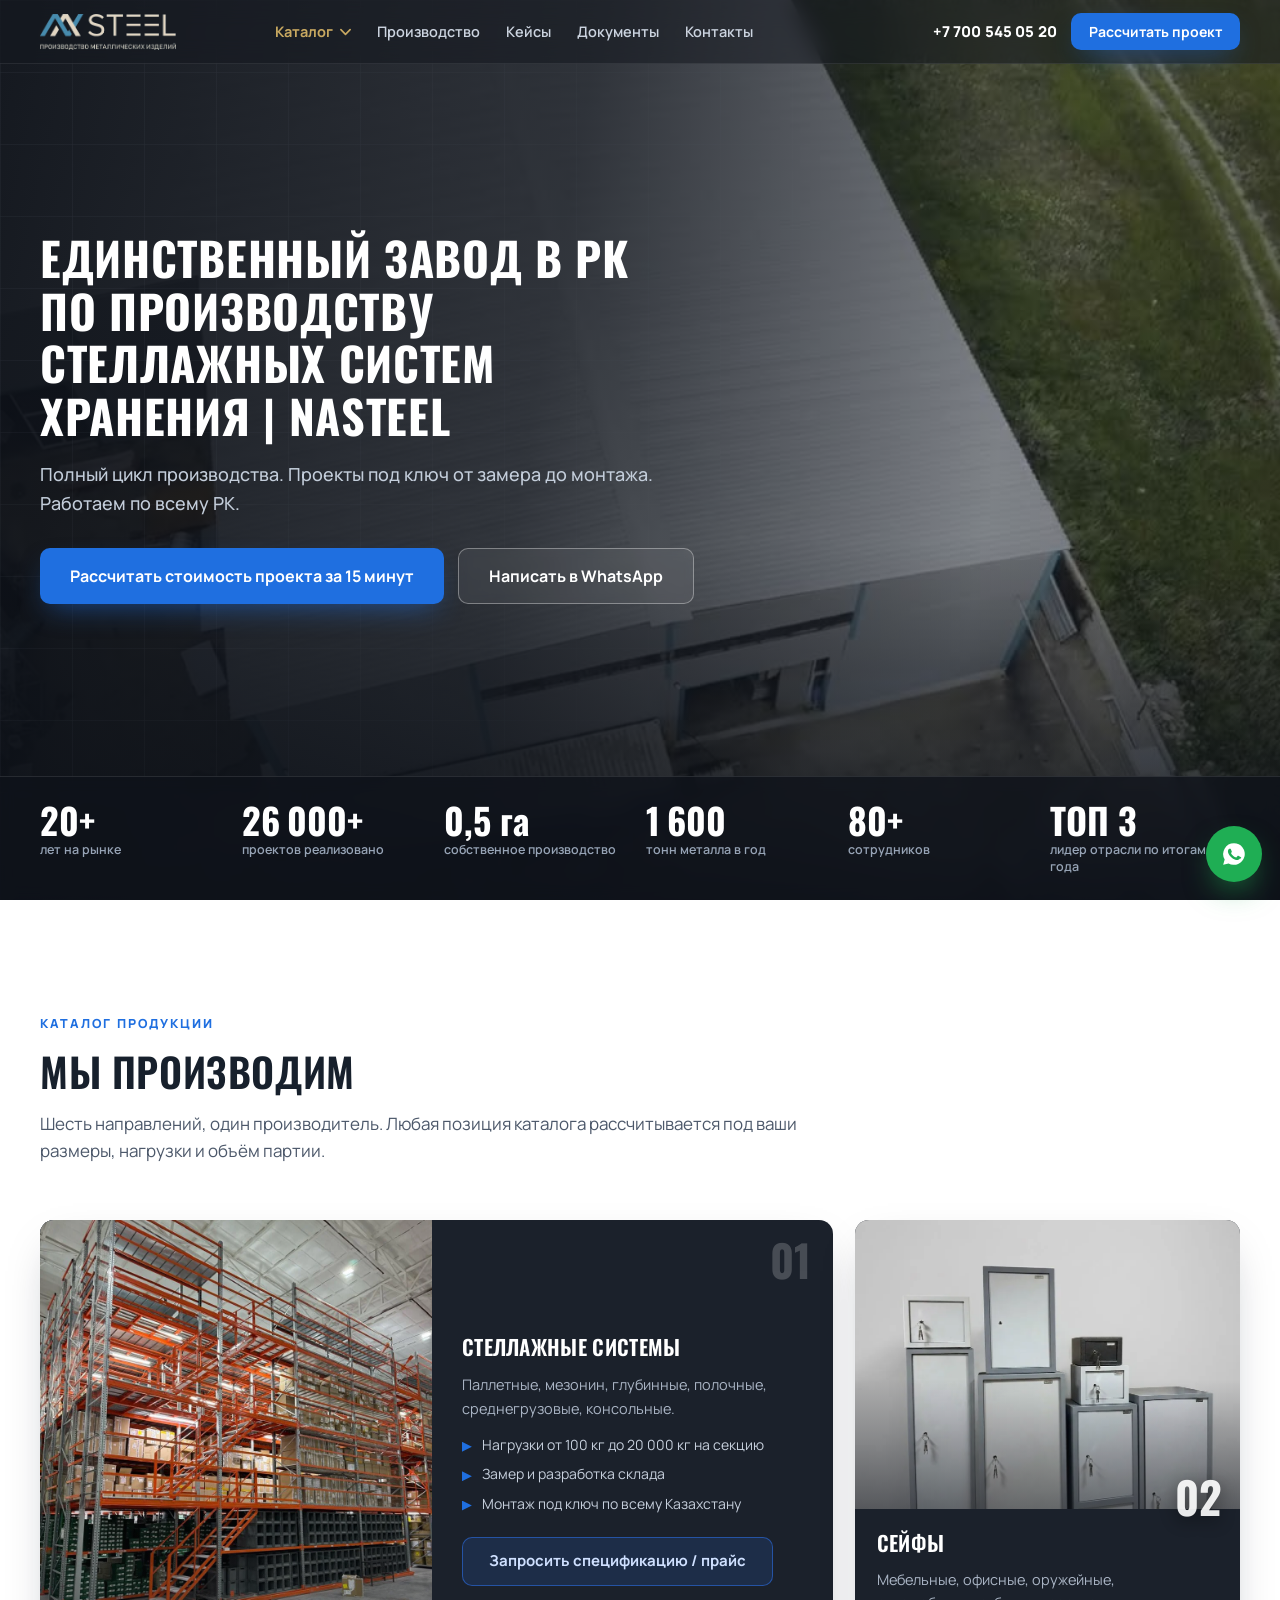
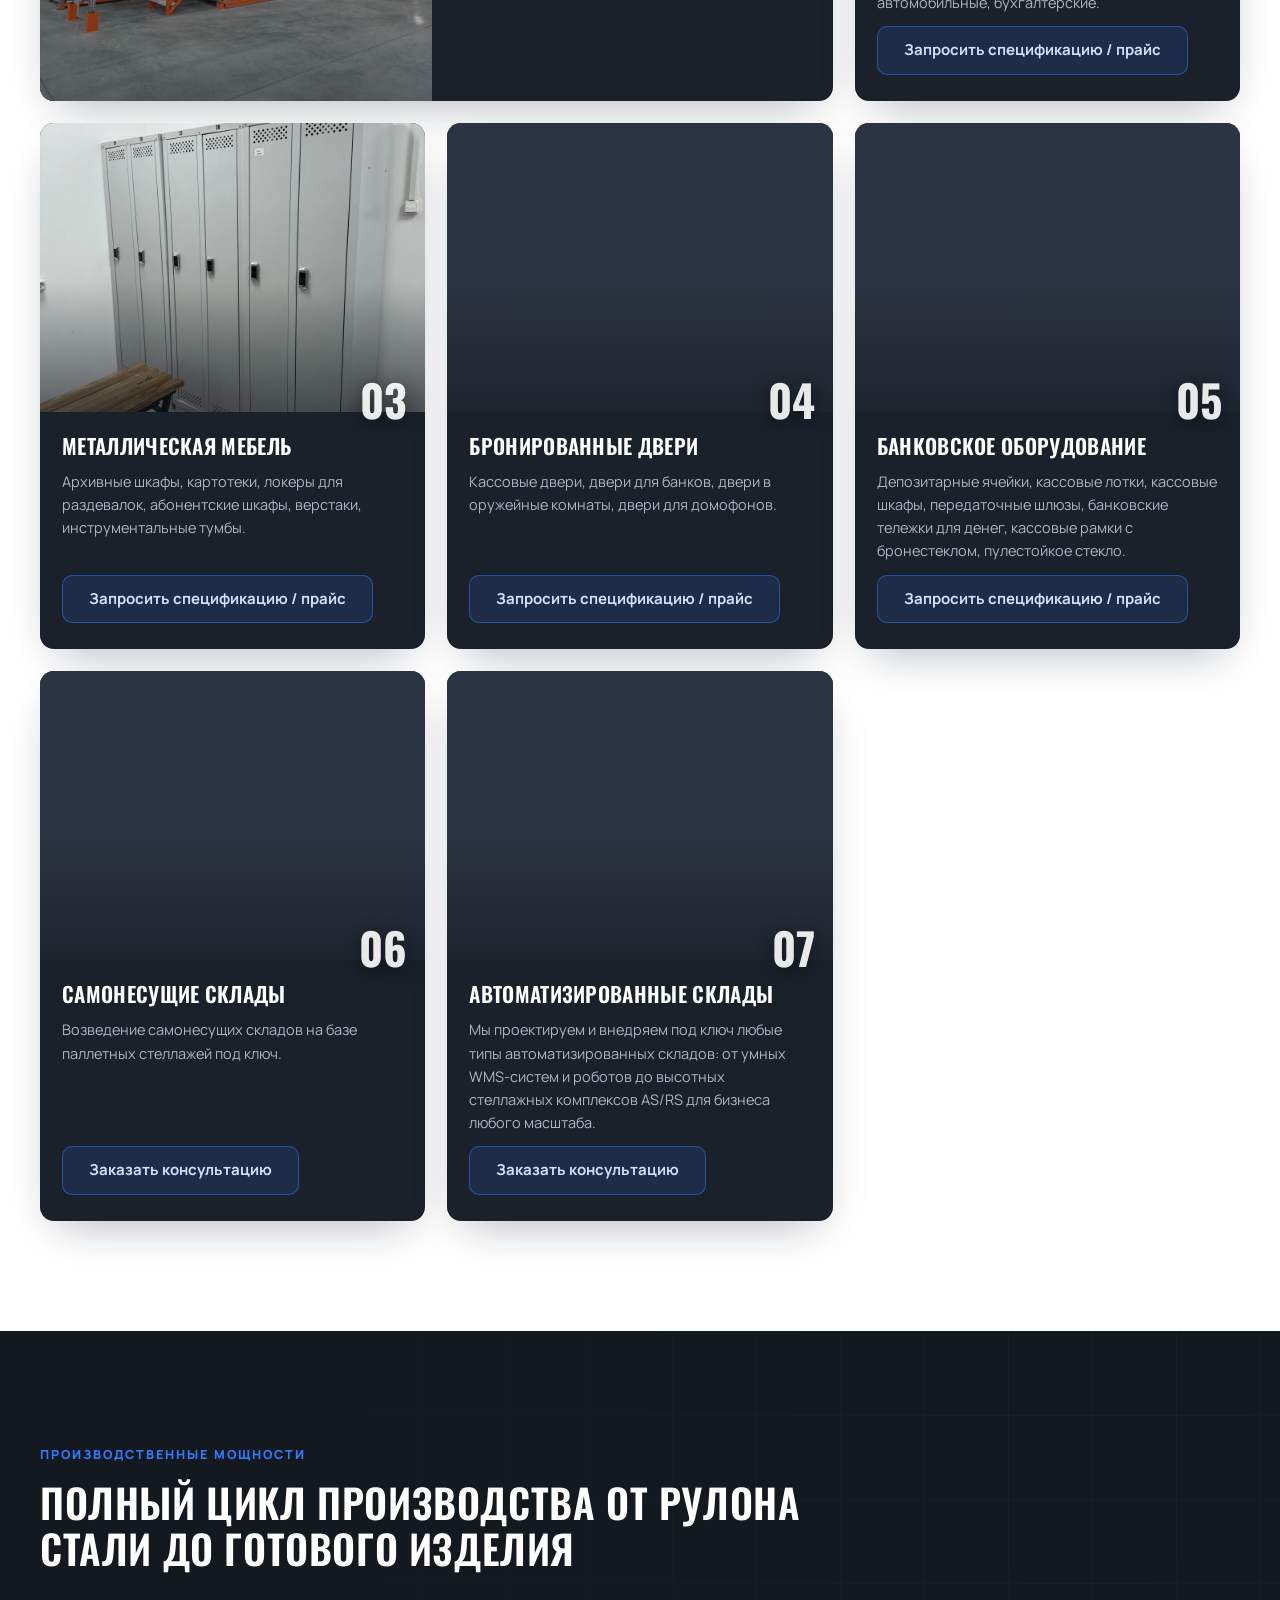
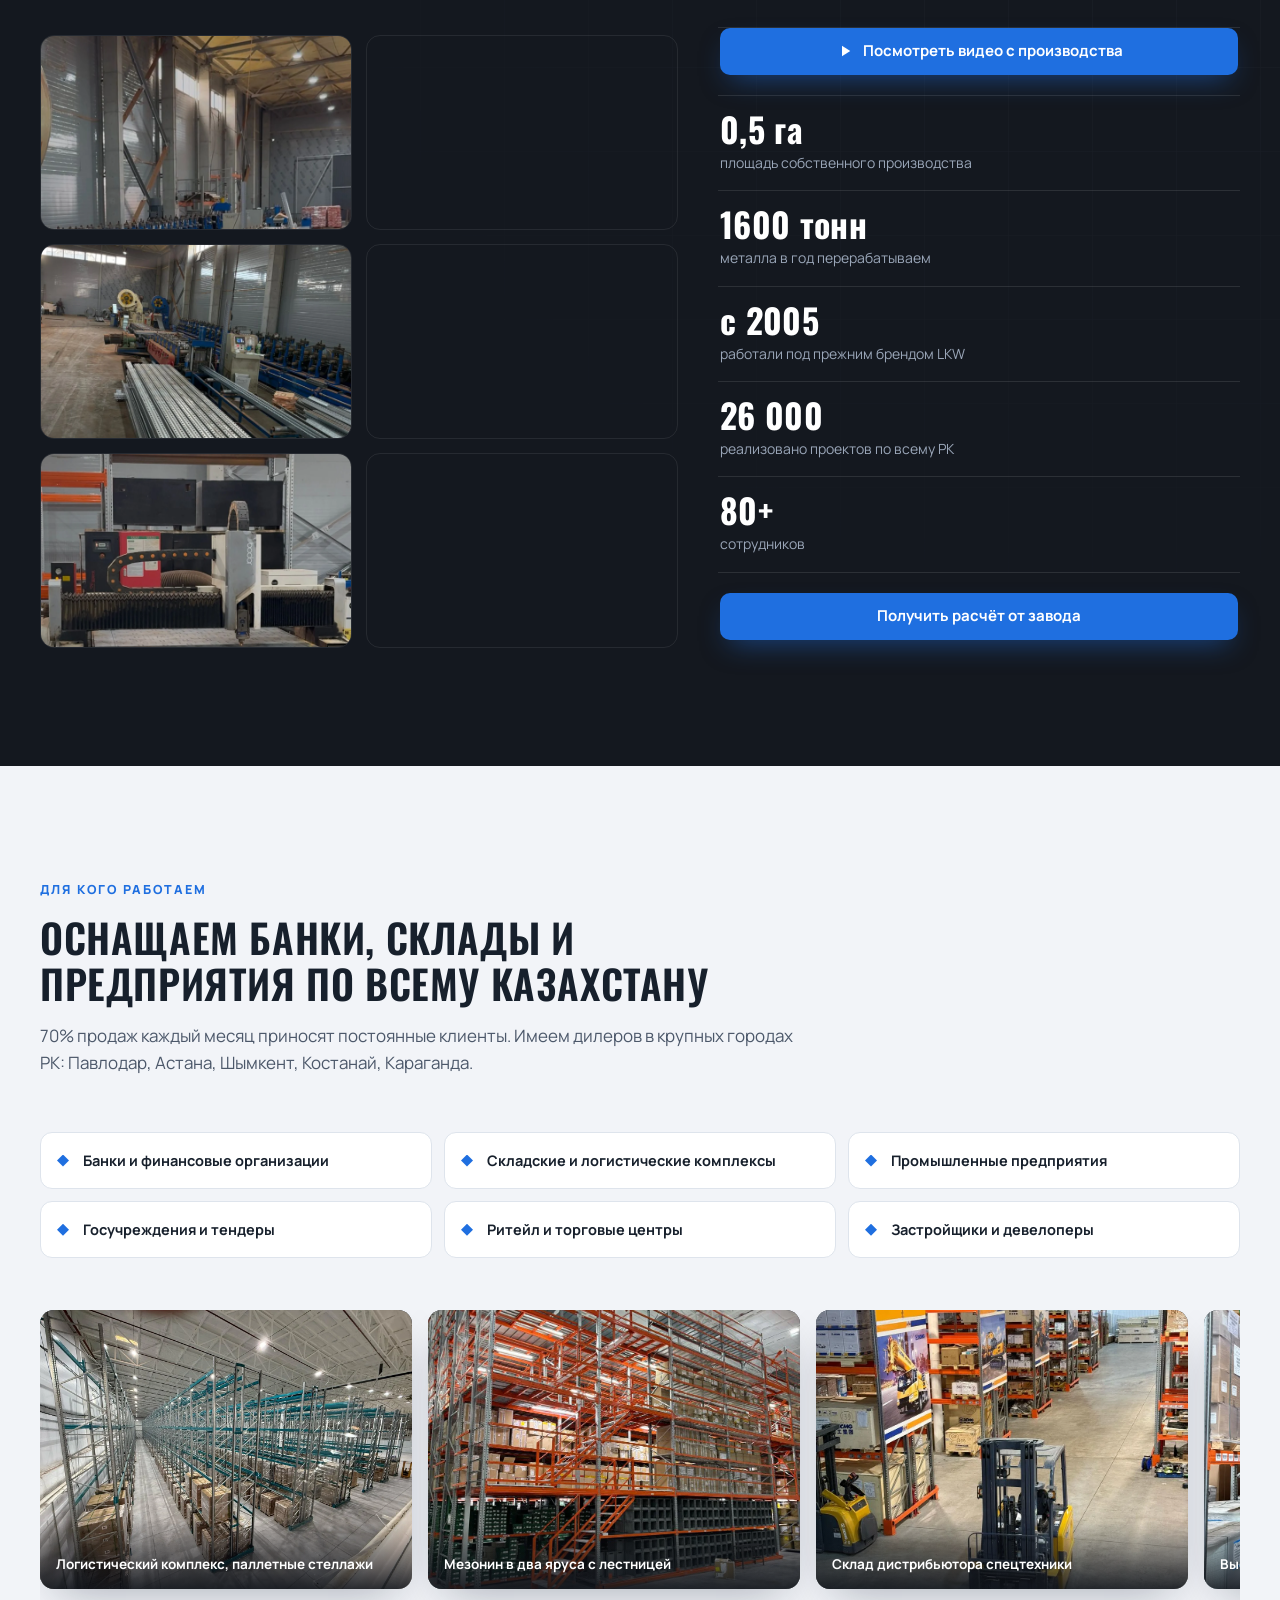
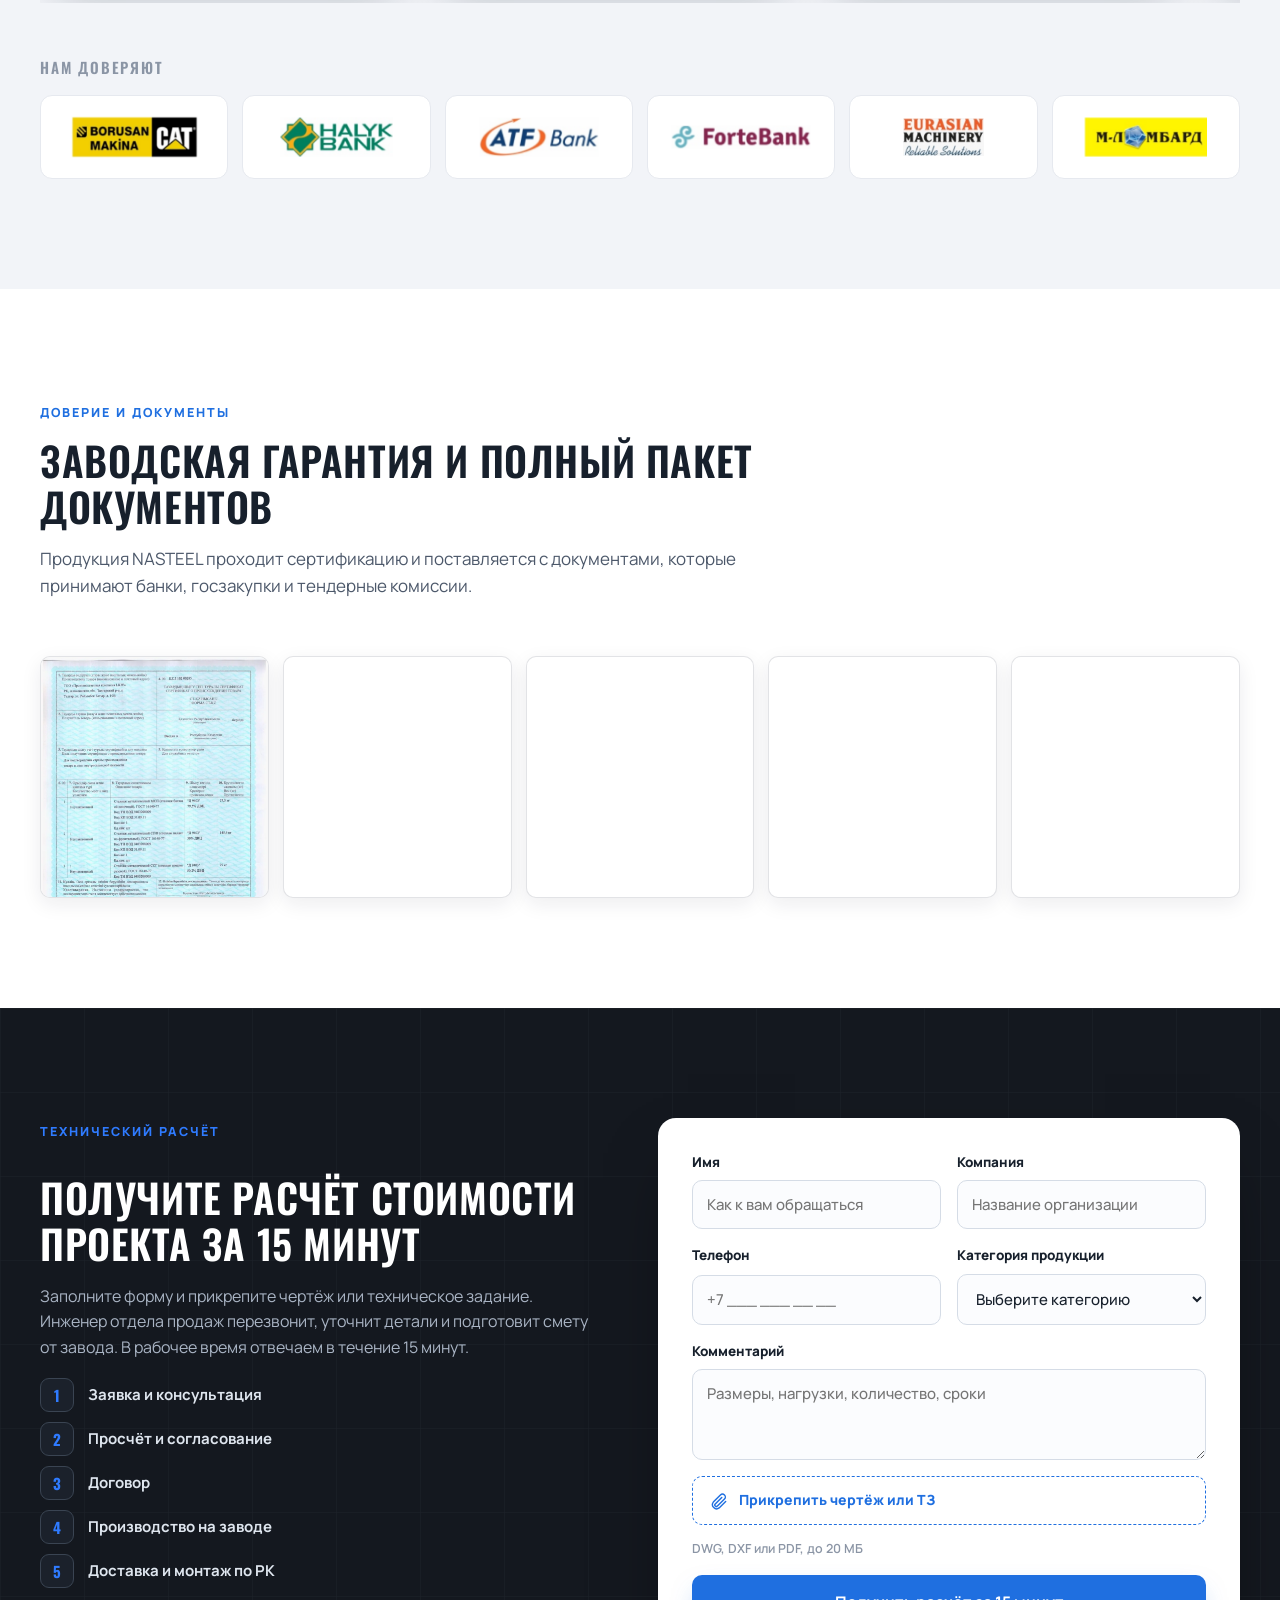
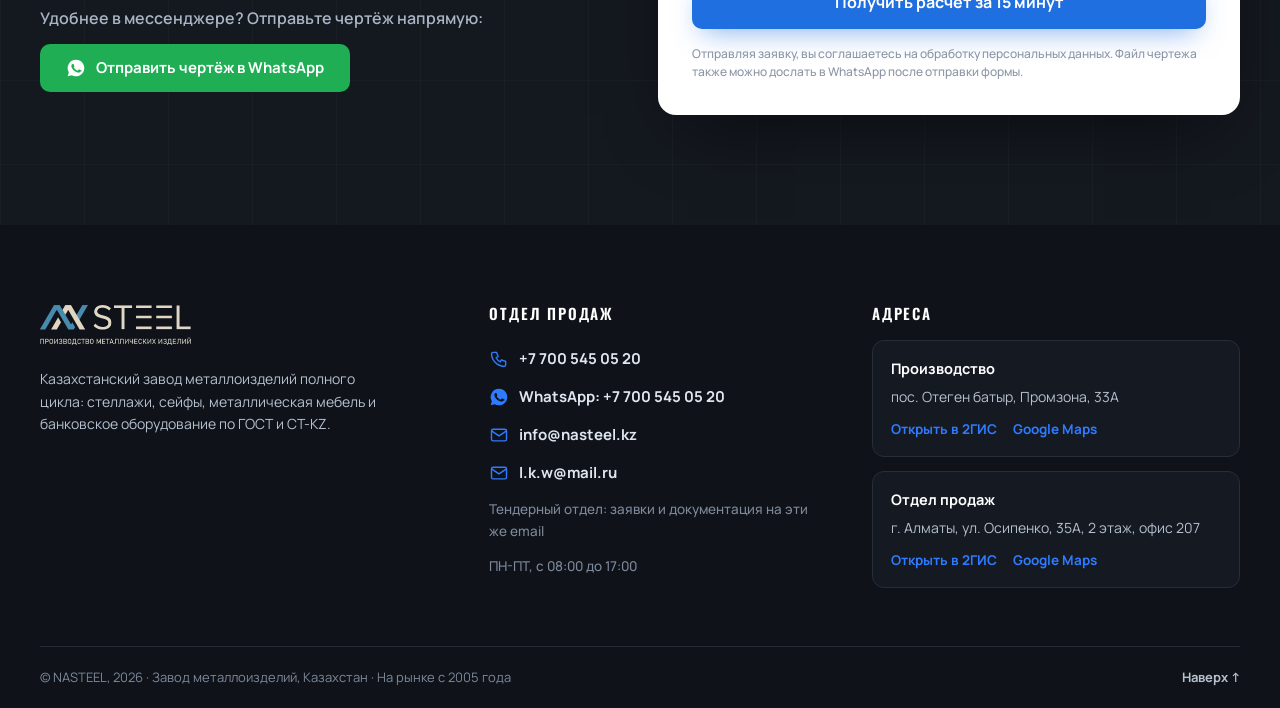
==== commit d1fc65b7: "Каталог: видео-кнопка + показатели завода на всех страницах; на стеллажах — блок стоимости; на главн" ====
--- a/index.html
+++ b/index.html
@@ -31,7 +31,7 @@
 <link href="https://fonts.googleapis.com/css2?family=Oswald:wght@500;600;700&family=Manrope:wght@400;500;600;700;800&display=swap" rel="stylesheet">
 
 <link rel="preload" as="image" href="assets/hero-prod.jpg" fetchpriority="high">
-<link rel="stylesheet" href="styles.css?v=8">
+<link rel="stylesheet" href="styles.css?v=9">
 
 <script type="application/ld+json">
 {
@@ -290,12 +290,12 @@
           <img src="assets/photos/prod-lazer.webp" alt="Станок лазерной резки металла Bodor в цехе NASTEEL" loading="lazy" decoding="async" width="1280" height="1024">
           <img src="assets/photos/prod-zavod-aero.webp" alt="Производственный комплекс NASTEEL, вид с высоты" loading="lazy" decoding="async" width="1400" height="1050">
         </div>
-        <a class="btn btn-accent prod-video-btn reveal" href="https://www.youtube.com/watch?v=28wzi3sIFuY" target="_blank" rel="noopener" data-track="video" data-video="youtube-proizvodstvo">
-          <svg viewBox="0 0 24 24" width="18" height="18" fill="currentColor" aria-hidden="true"><path d="M8 5v14l11-7z"/></svg>
-          Посмотреть видео с производства
-        </a>
         </div>
         <ul class="prod-stats reveal" role="list">
+          <li class="prod-cta prod-cta--top"><a class="btn btn-accent prod-video-btn" href="https://www.youtube.com/watch?v=28wzi3sIFuY" target="_blank" rel="noopener" data-track="video" data-video="youtube-proizvodstvo">
+            <svg viewBox="0 0 24 24" width="18" height="18" fill="currentColor" aria-hidden="true"><path d="M8 5v14l11-7z"/></svg>
+            Посмотреть видео с производства
+          </a></li>
           <li><b>0,5 га</b><span>площадь собственного производства</span></li>
           <li><b>1600 тонн</b><span>металла в год перерабатываем</span></li>
           <li><b>с 2005</b><span>работали под прежним брендом LKW</span></li>
--- a/styles.css
+++ b/styles.css
@@ -807,3 +807,18 @@
 .prod-video-btn { align-self: flex-start; gap: 9px; }
 .prod-video-btn svg { flex: none; }
 @media (max-width: 900px) { .prod-video-btn { align-self: stretch; justify-content: center; } }
+
+/* ============ Видео-кнопка сверху блока статистики производства (главная) ============ */
+.prod-stats .prod-cta--top { border-top: 0; border-bottom: 1px solid rgba(255,255,255,.1); padding-top: 0; padding-bottom: 20px; }
+.prod-stats .prod-cta--top .btn { width: 100%; text-align: center; justify-content: center; }
+
+/* ============ Каталог: видео-кнопка + блок показателей завода в page-hero ============ */
+.page-video-btn { display: inline-flex; align-items: center; gap: 9px; margin-top: 26px; }
+.page-video-btn svg { flex: none; }
+.page-stats { display: grid; grid-template-columns: repeat(2, 1fr); gap: 20px 12px; margin-top: 32px; }
+@media (min-width: 720px) { .page-stats { grid-template-columns: repeat(3, 1fr); } }
+@media (min-width: 1080px) { .page-stats { grid-template-columns: repeat(6, 1fr); } }
+
+/* ============ Каталог стеллажей: пояснение по стоимости (низ страницы) ============ */
+.price-note { padding-top: clamp(30px, 4vw, 44px); padding-bottom: clamp(30px, 4vw, 44px); }
+.price-note__text { max-width: 90ch; color: #566173; font-size: 15px; line-height: 1.7; font-weight: 500; }
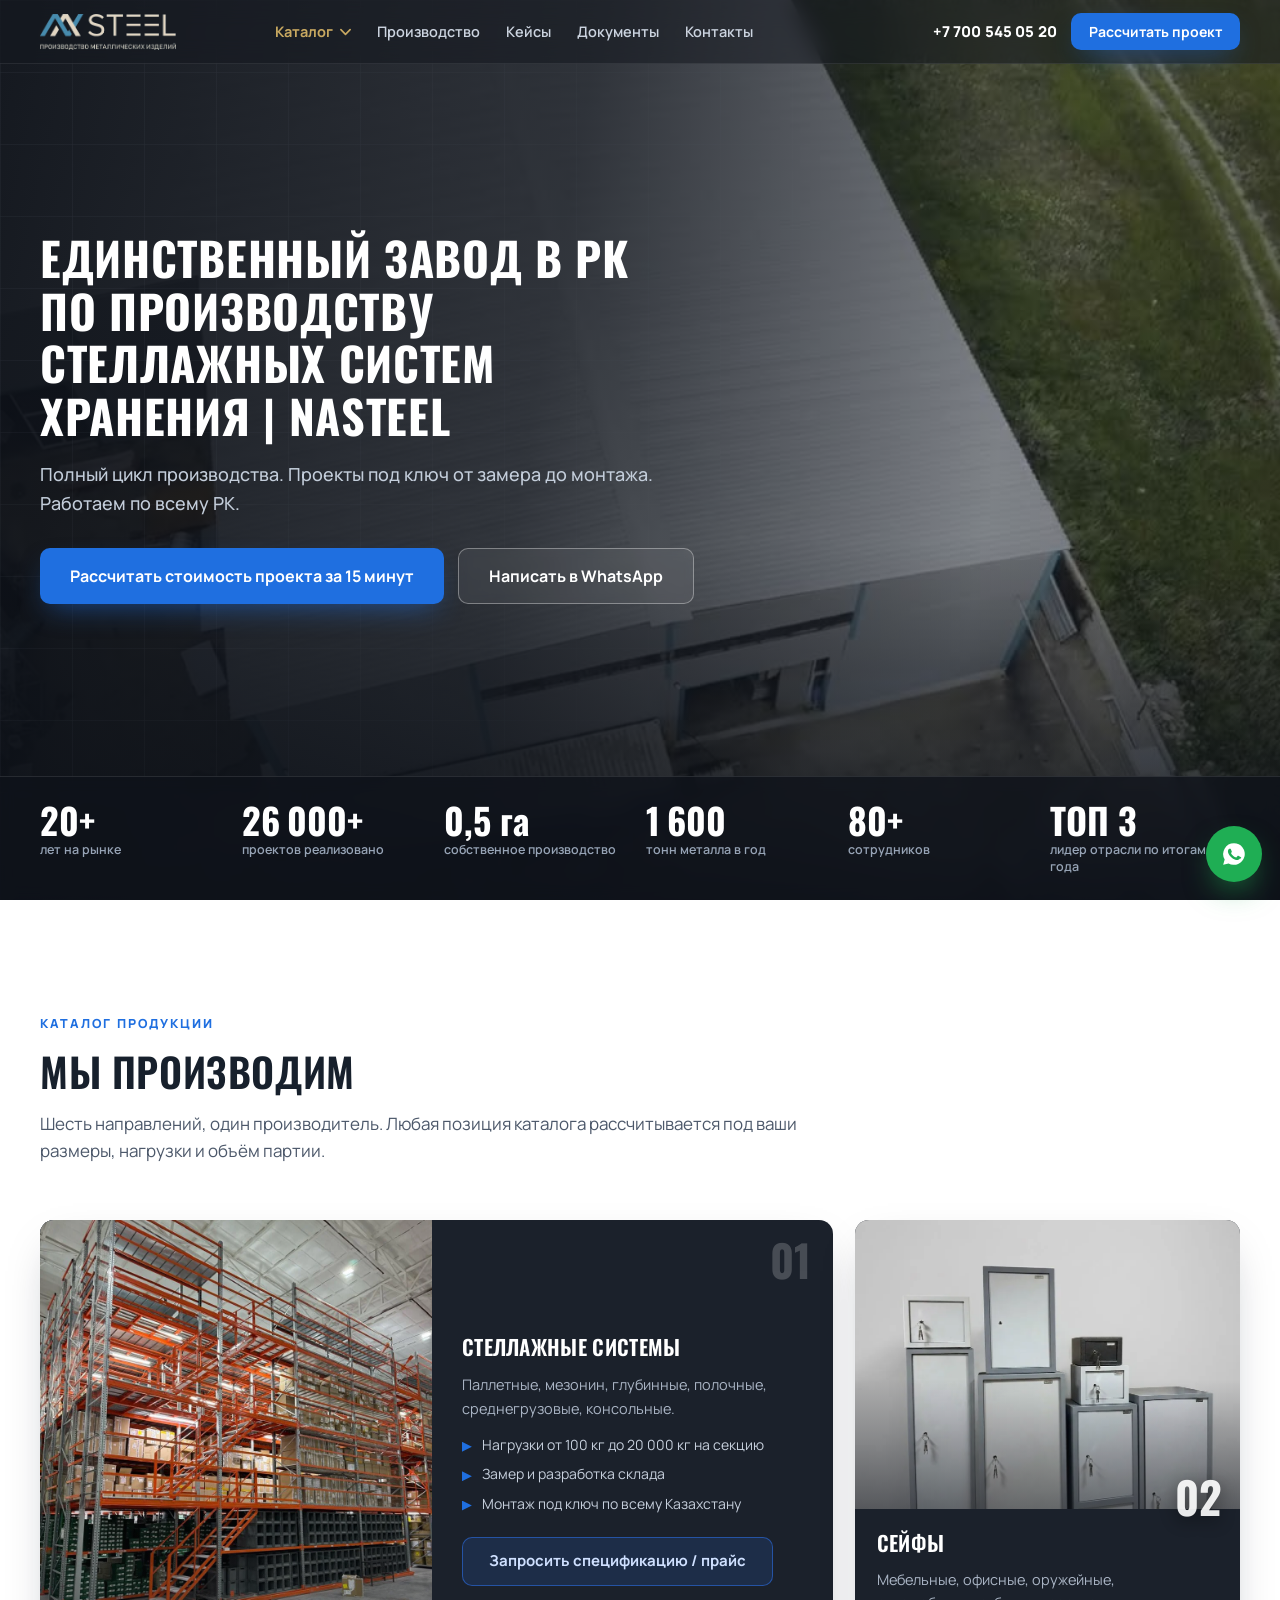
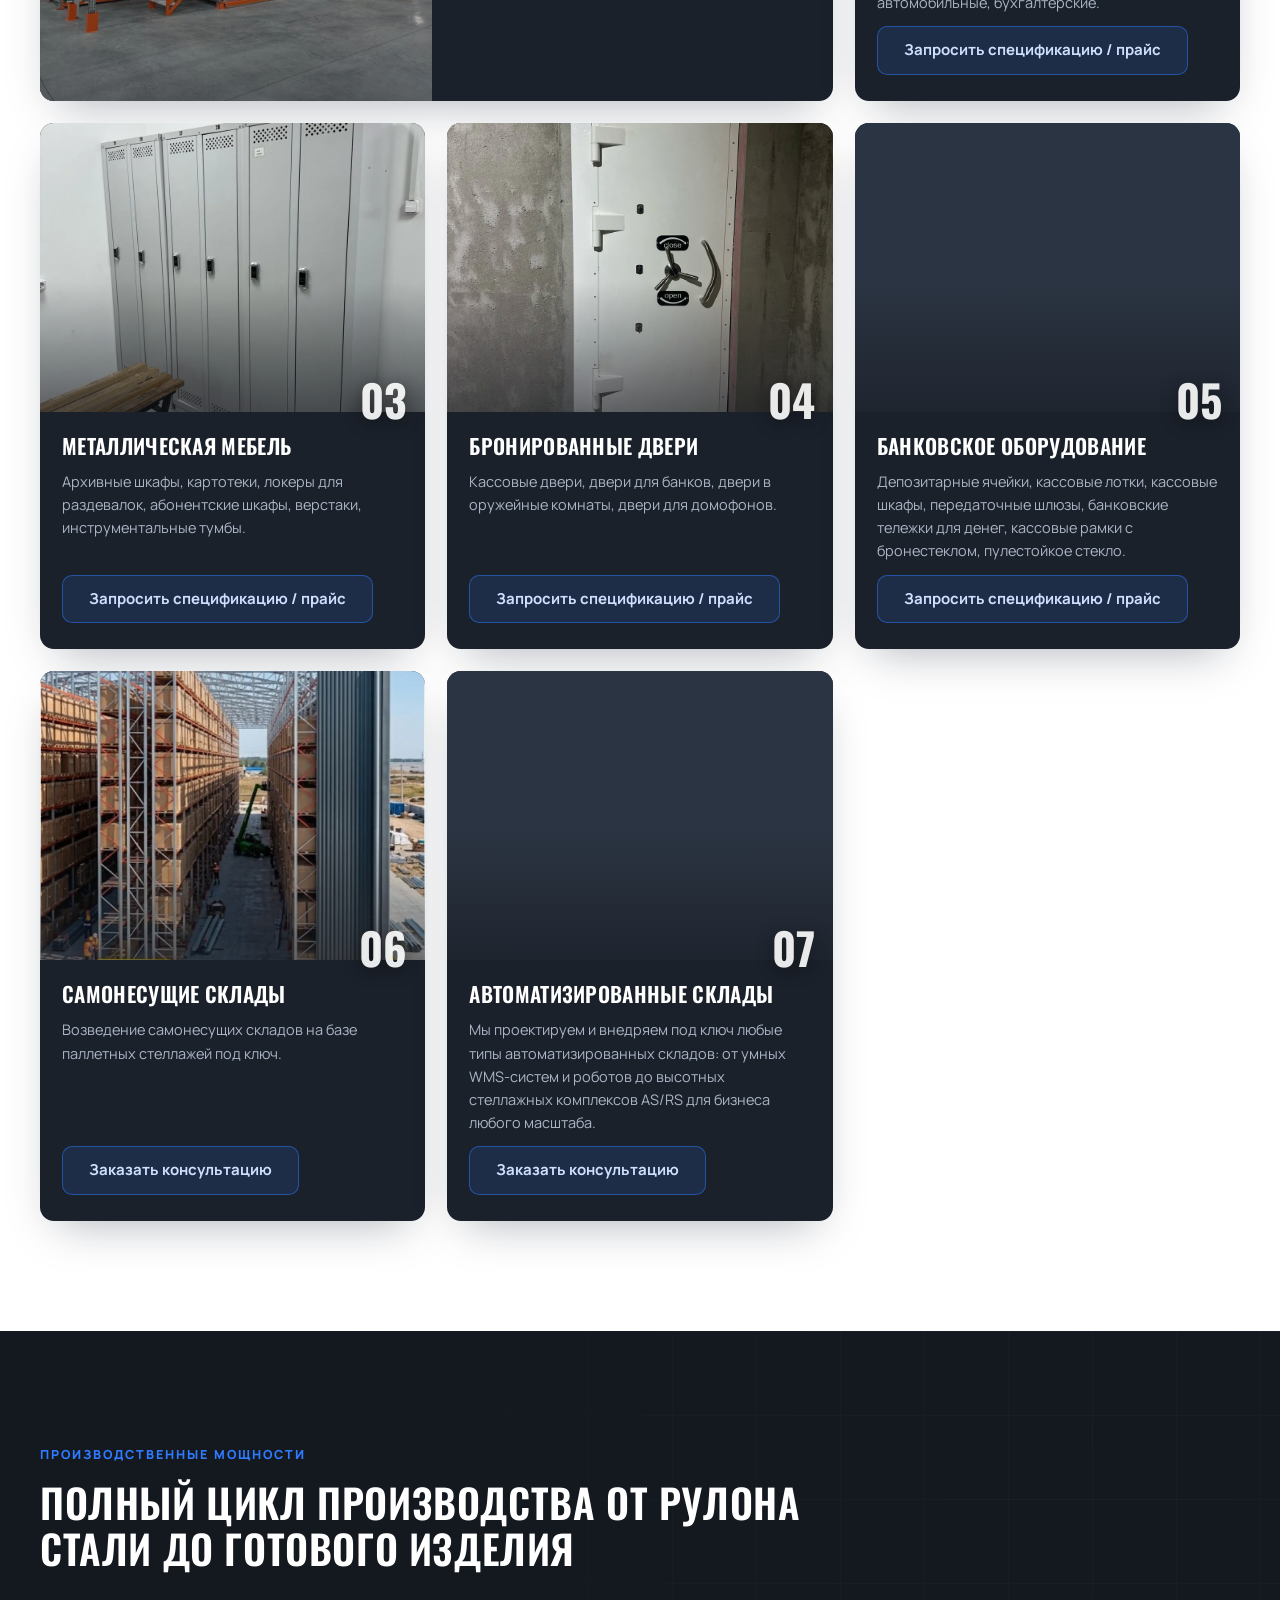
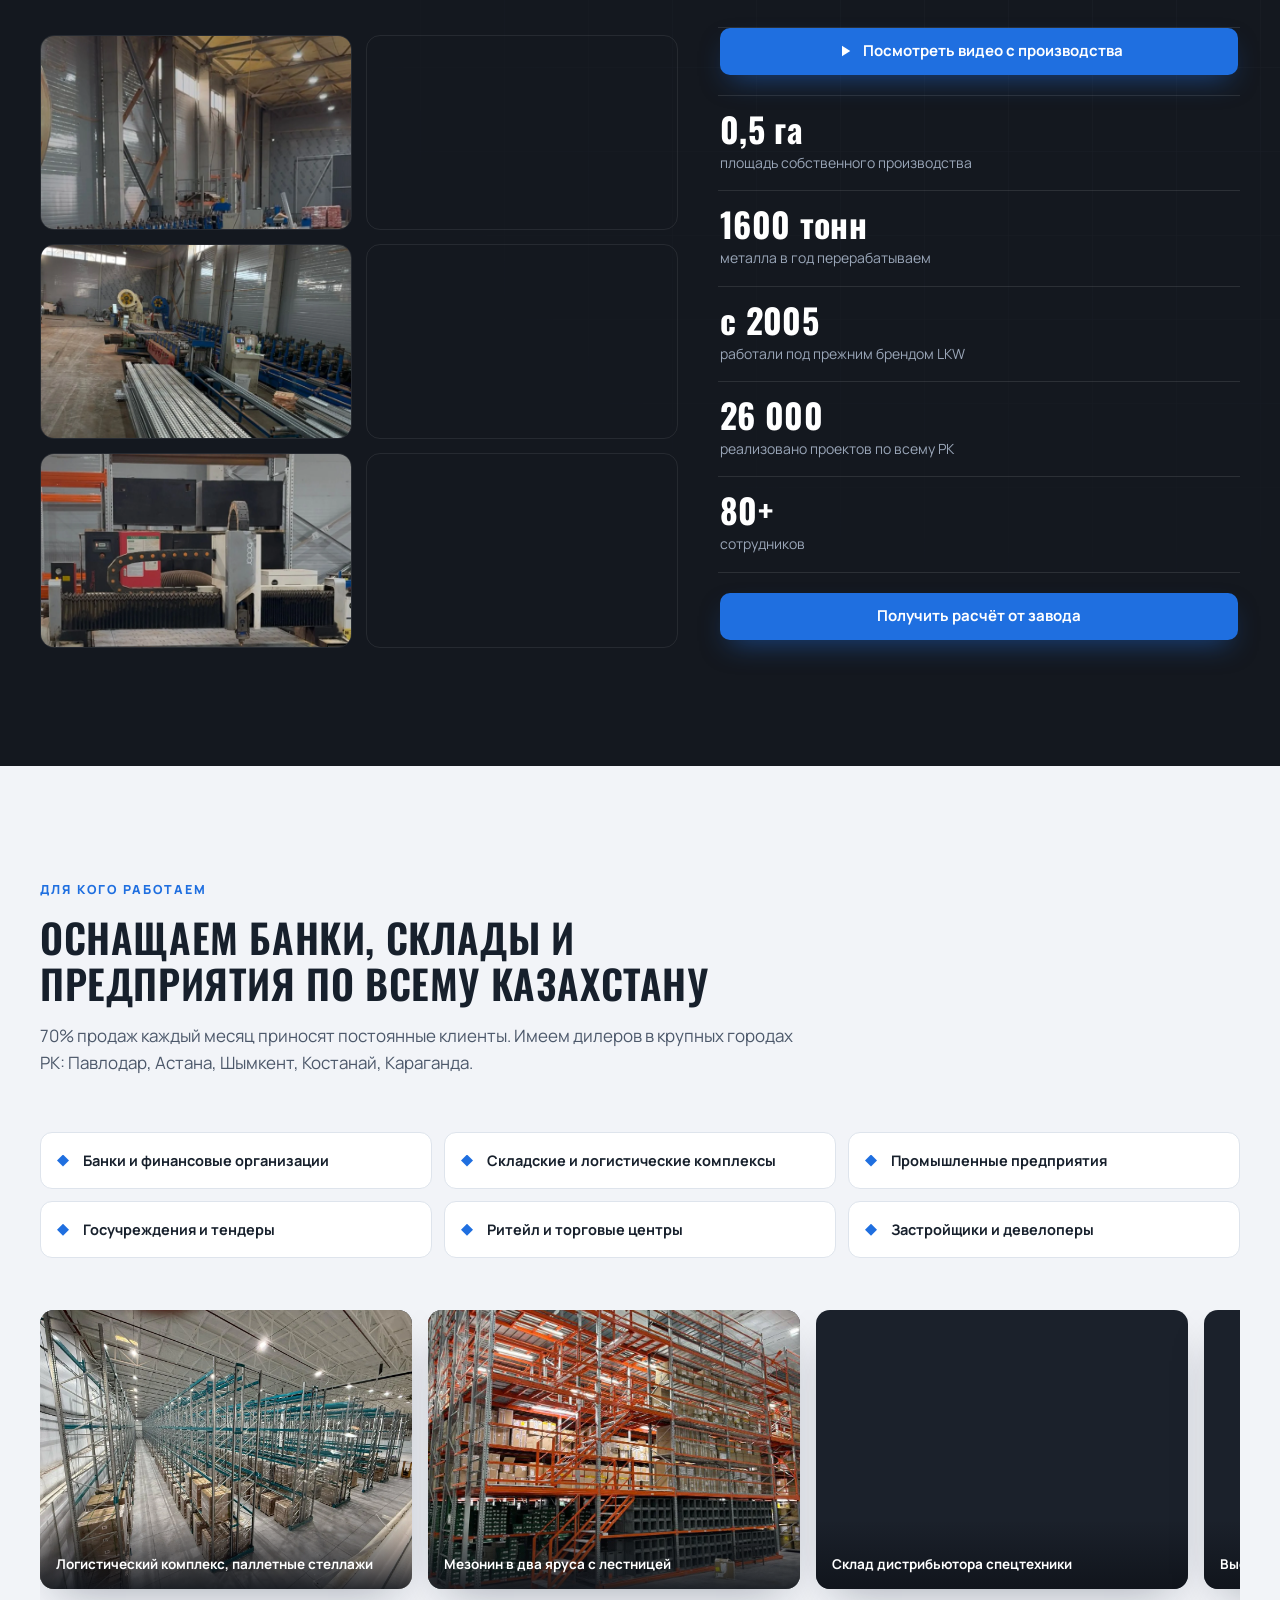
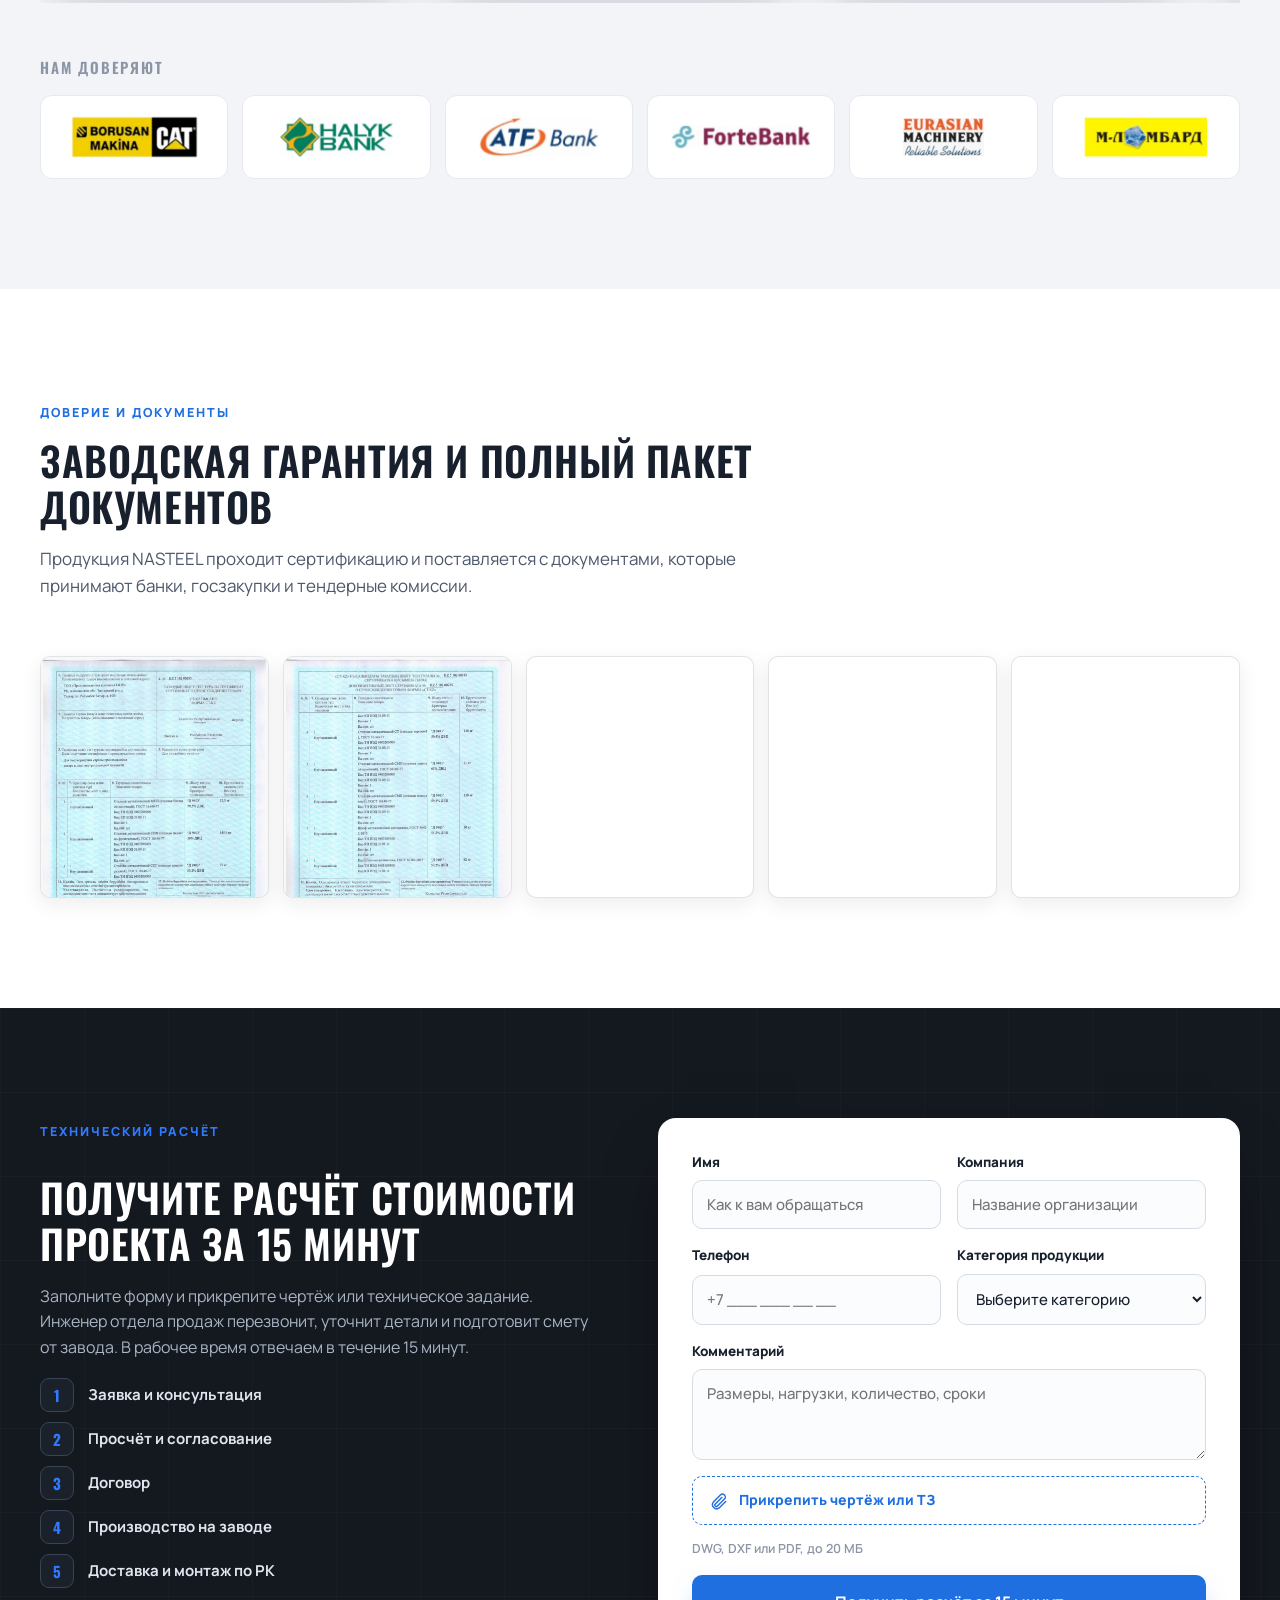
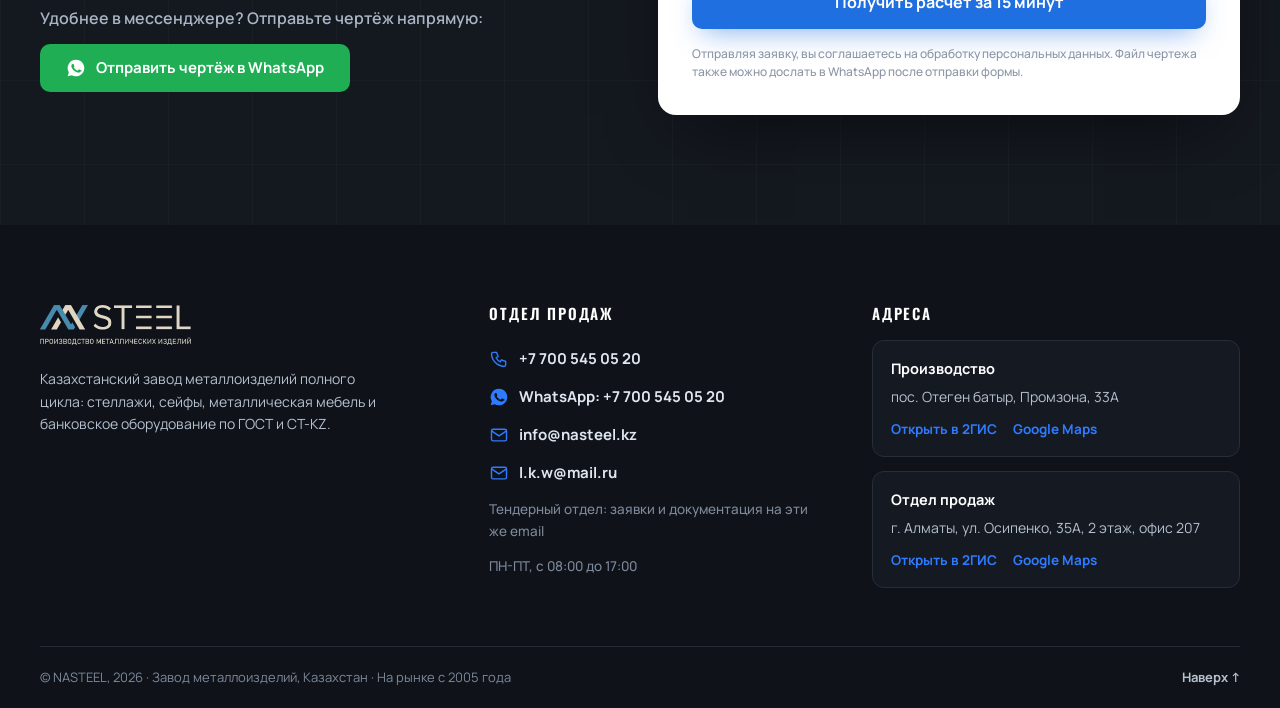
==== commit 3328e651: "Стеллажи: блок стоимости перенесён в тёмную CTA-секцию (заголовок + центрирование), убрана пустая бе" ====
--- a/index.html
+++ b/index.html
@@ -31,7 +31,7 @@
 <link href="https://fonts.googleapis.com/css2?family=Oswald:wght@500;600;700&family=Manrope:wght@400;500;600;700;800&display=swap" rel="stylesheet">
 
 <link rel="preload" as="image" href="assets/hero-prod.jpg" fetchpriority="high">
-<link rel="stylesheet" href="styles.css?v=9">
+<link rel="stylesheet" href="styles.css?v=10">
 
 <script type="application/ld+json">
 {
--- a/styles.css
+++ b/styles.css
@@ -819,6 +819,13 @@
 @media (min-width: 720px) { .page-stats { grid-template-columns: repeat(3, 1fr); } }
 @media (min-width: 1080px) { .page-stats { grid-template-columns: repeat(6, 1fr); } }
 
-/* ============ Каталог стеллажей: пояснение по стоимости (низ страницы) ============ */
-.price-note { padding-top: clamp(30px, 4vw, 44px); padding-bottom: clamp(30px, 4vw, 44px); }
-.price-note__text { max-width: 90ch; color: #566173; font-size: 15px; line-height: 1.7; font-weight: 500; }
+/* ============ Каталог стеллажей: пояснение по стоимости (в тёмной CTA-секции) ============ */
+.price-note {
+  max-width: 940px; margin: 0 auto clamp(30px, 4vw, 44px); text-align: center;
+  padding-bottom: clamp(28px, 4vw, 40px); border-bottom: 1px solid rgba(255,255,255,.1);
+}
+.price-note__title { color: #fff; font-size: clamp(21px, 3vw, 29px); font-weight: 700; margin-top: 10px; }
+.price-note__text {
+  max-width: 74ch; margin: 16px auto 0; color: #aeb8c6;
+  font-size: 15.5px; line-height: 1.7; font-weight: 500;
+}
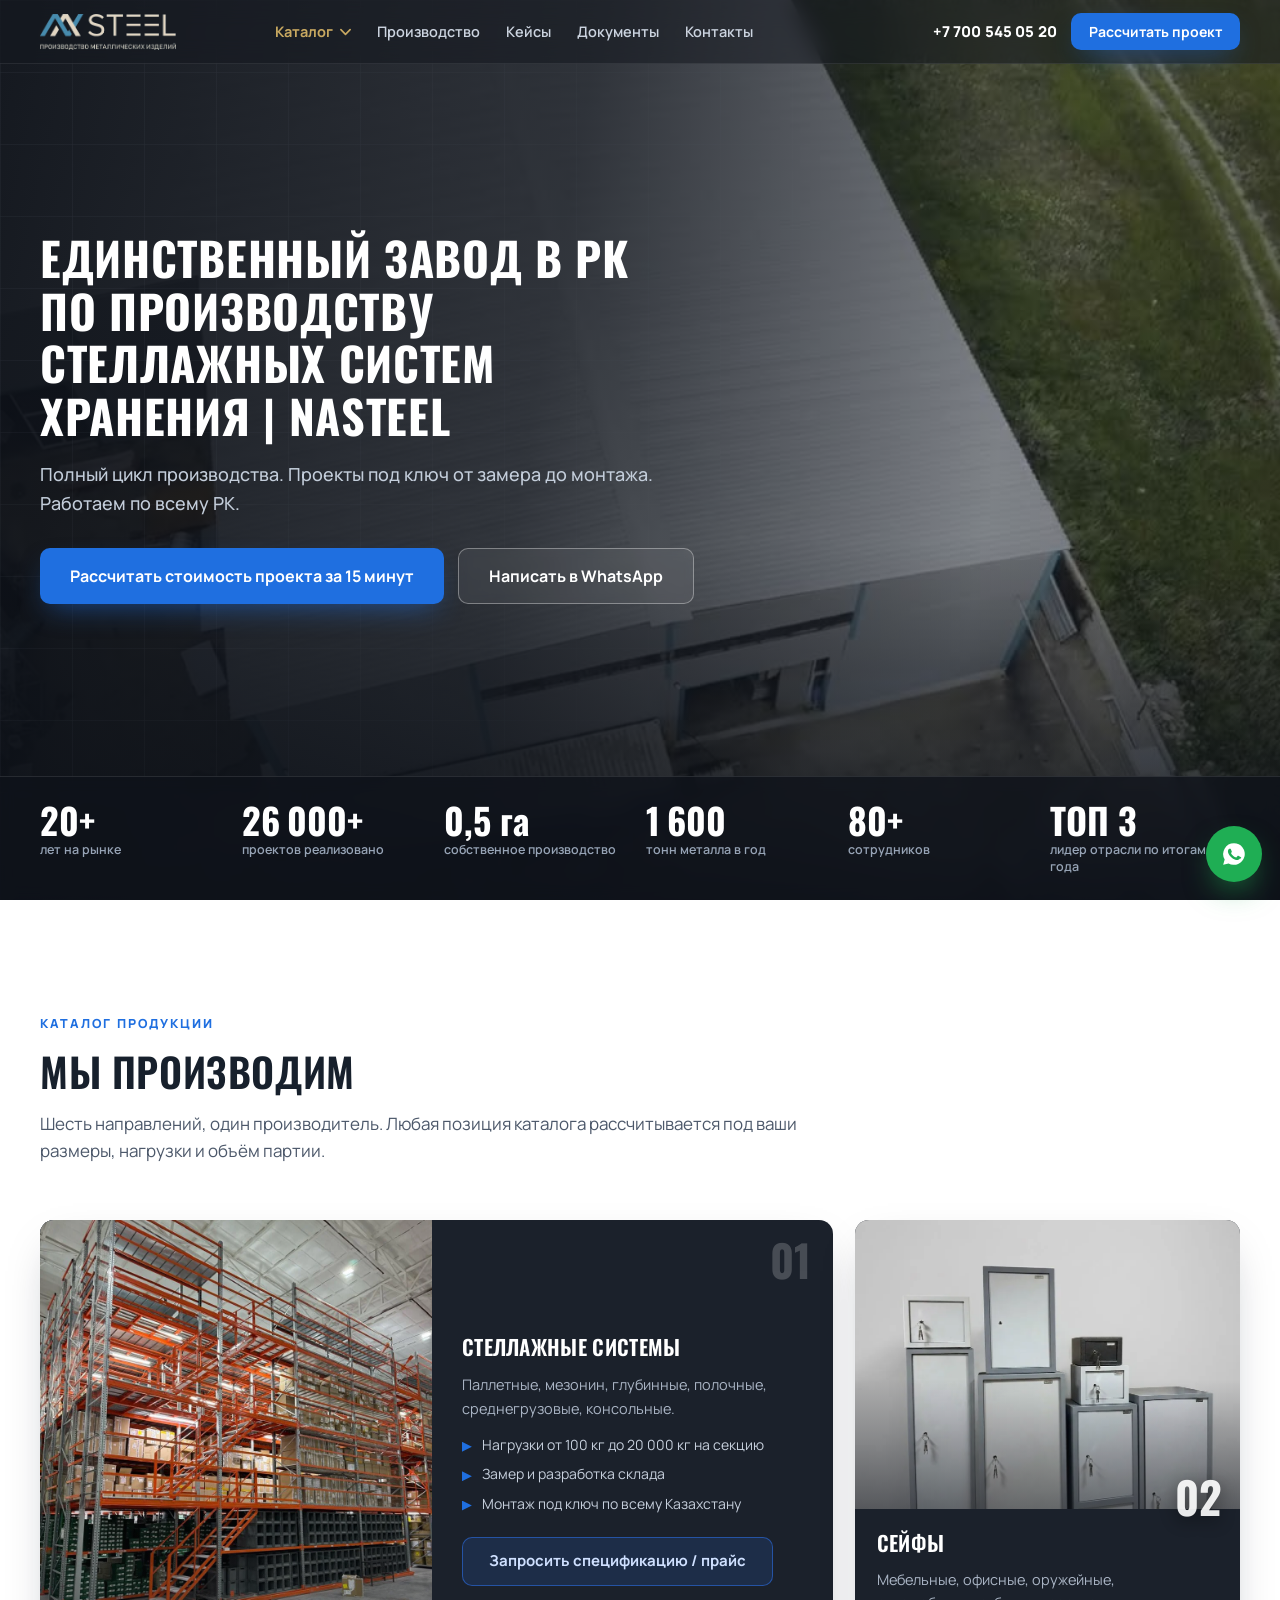
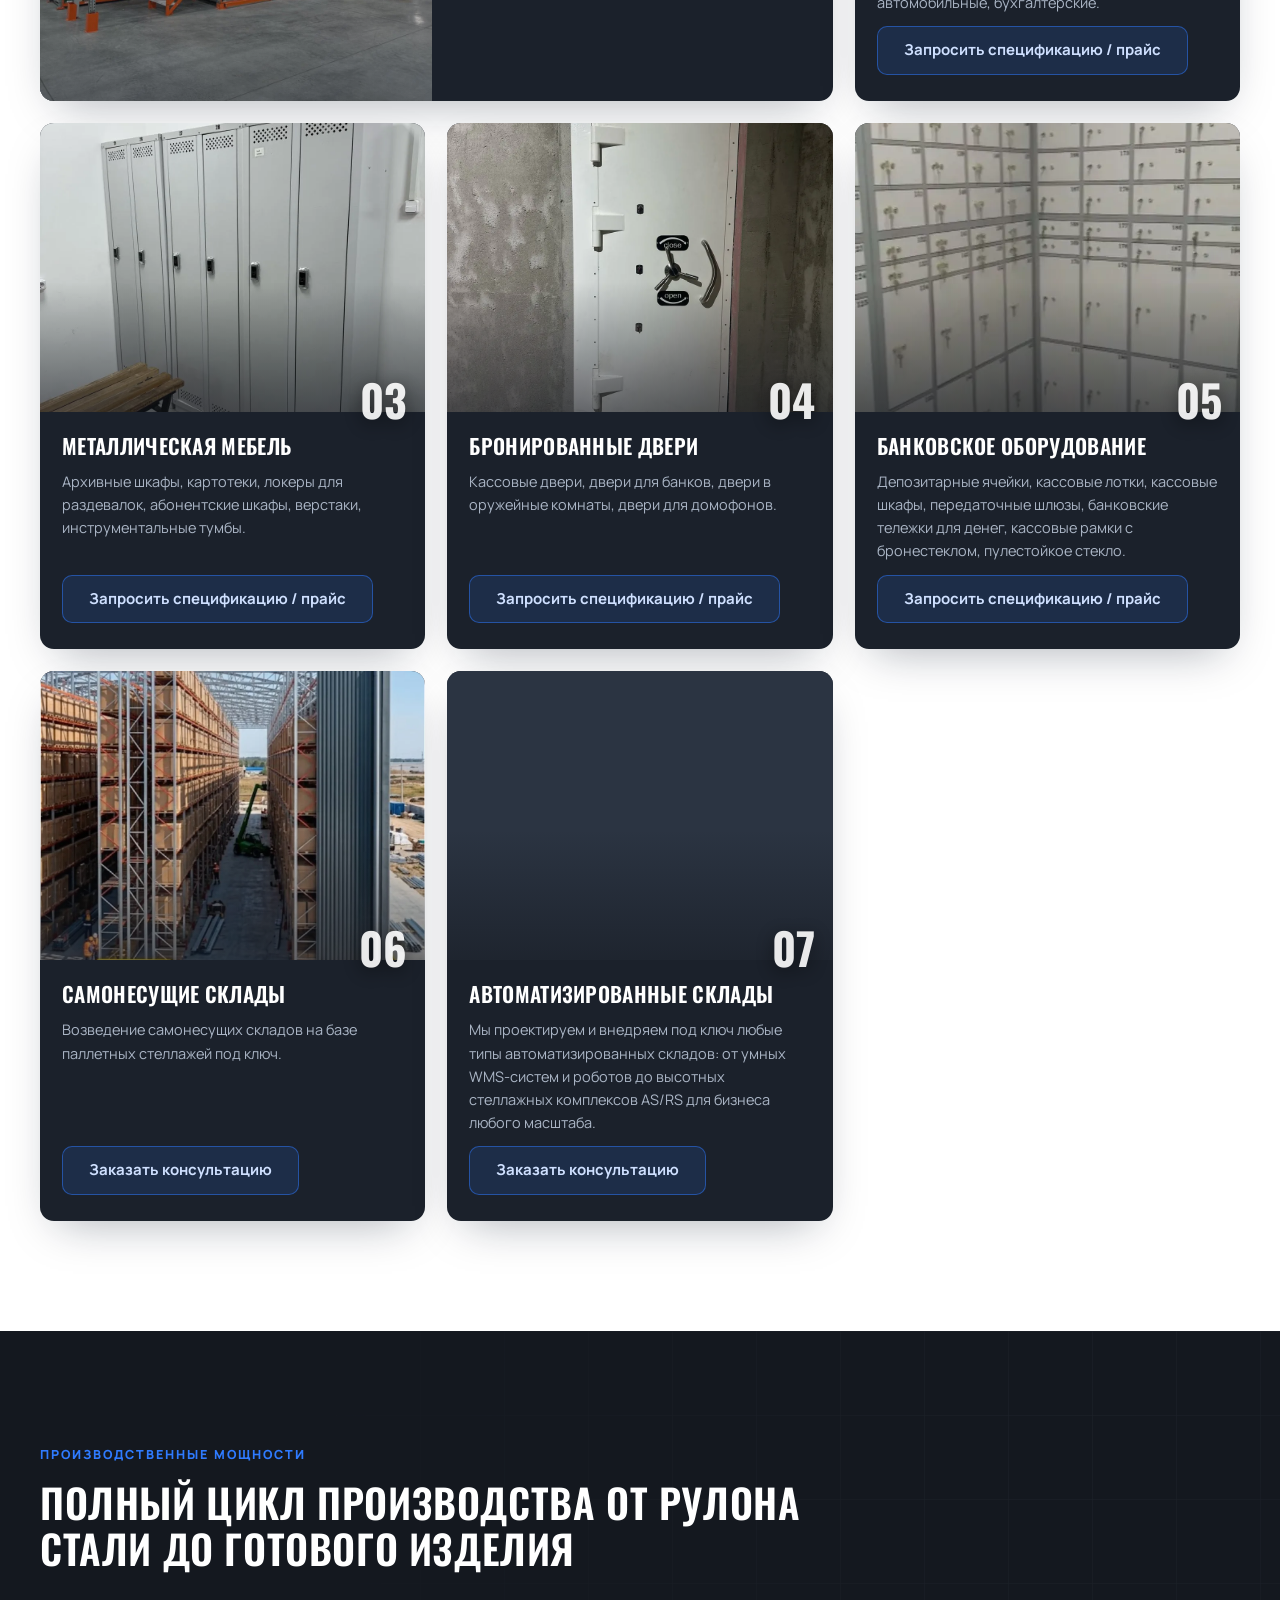
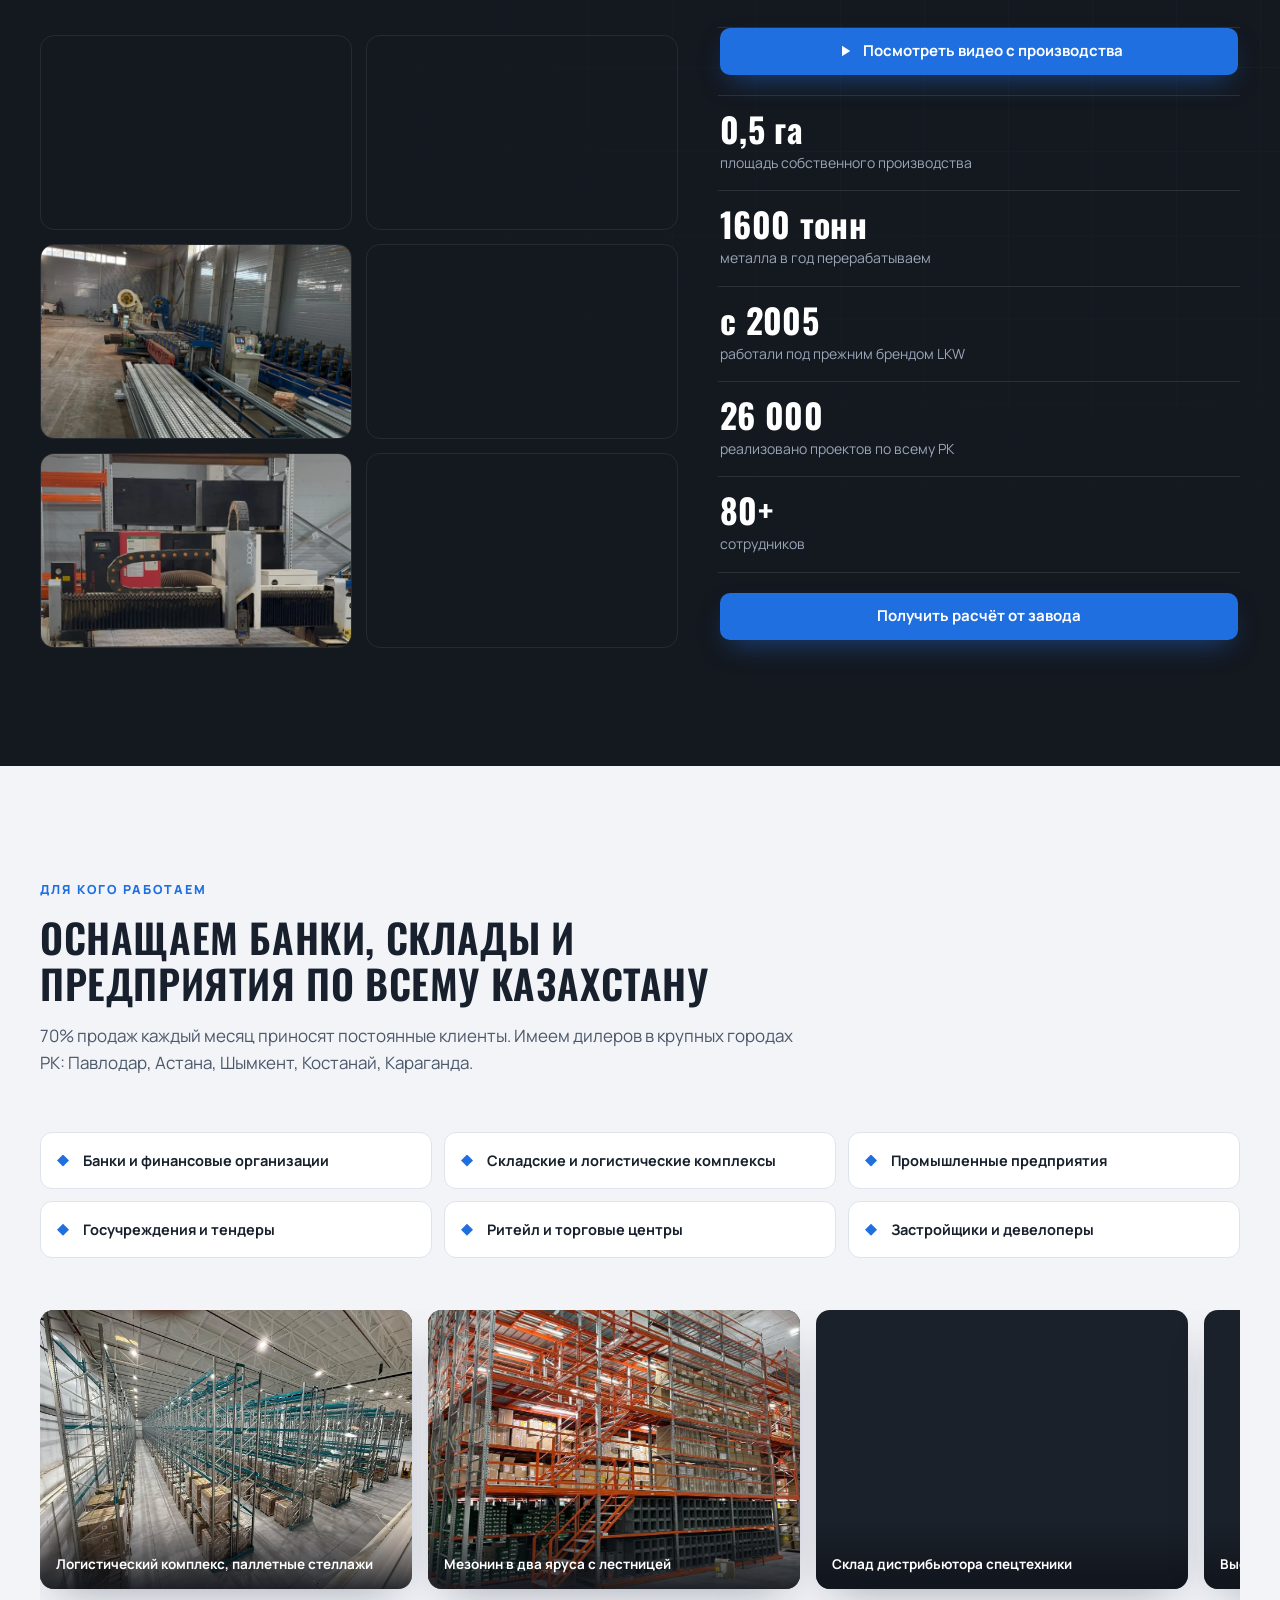
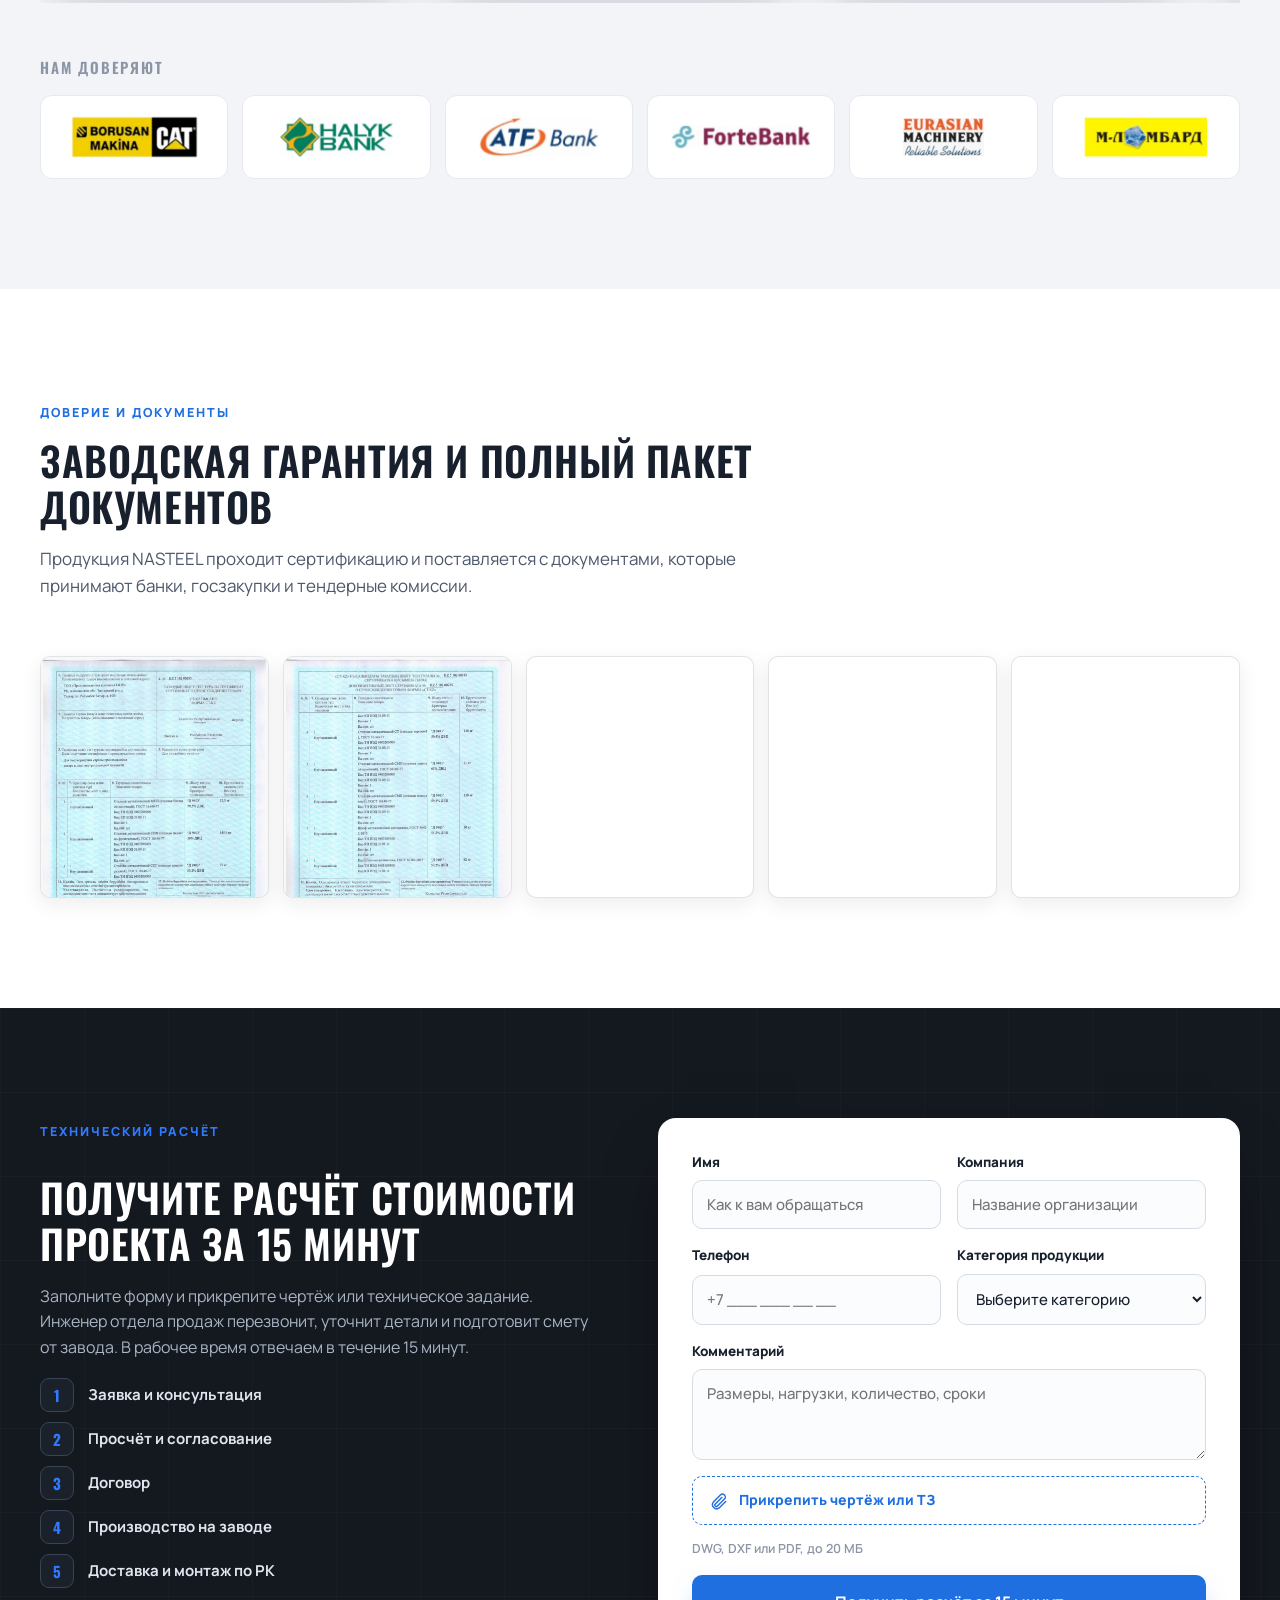
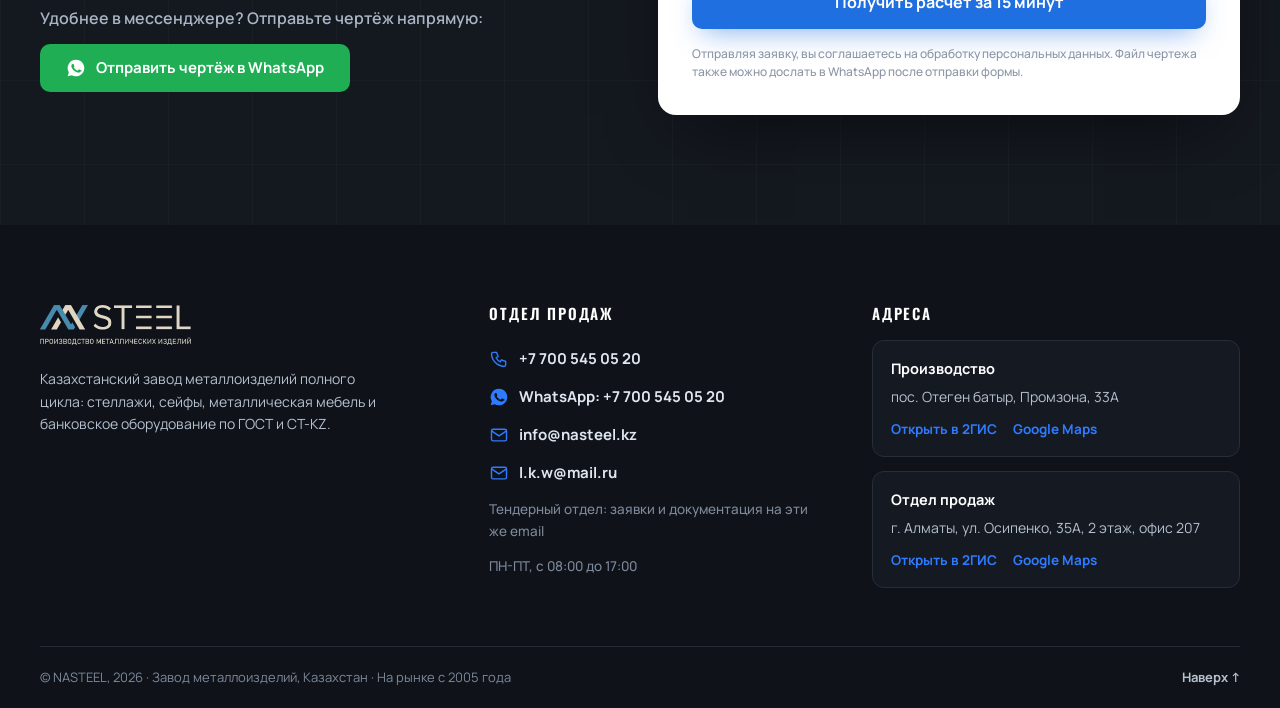
==== commit 33865806: "Паллетные стеллажи: фото рендера в hero (2 колонки, текст слева, продукт справа) Co-Authored-By: Cla" ====
--- a/index.html
+++ b/index.html
@@ -31,7 +31,7 @@
 <link href="https://fonts.googleapis.com/css2?family=Oswald:wght@500;600;700&family=Manrope:wght@400;500;600;700;800&display=swap" rel="stylesheet">
 
 <link rel="preload" as="image" href="assets/hero-prod.jpg" fetchpriority="high">
-<link rel="stylesheet" href="styles.css?v=10">
+<link rel="stylesheet" href="styles.css?v=11">
 
 <script type="application/ld+json">
 {
--- a/styles.css
+++ b/styles.css
@@ -829,3 +829,7 @@
   max-width: 74ch; margin: 16px auto 0; color: #aeb8c6;
   font-size: 15.5px; line-height: 1.7; font-weight: 500;
 }
+
+/* ============ Каталог: продуктовый рендер в hero (светлая подложка, без обрезки) ============ */
+.page-hero-media--product { background: #eef2f6; margin: 0; }
+.page-hero-media--product img { object-fit: contain; aspect-ratio: 4 / 3; padding: 20px; }
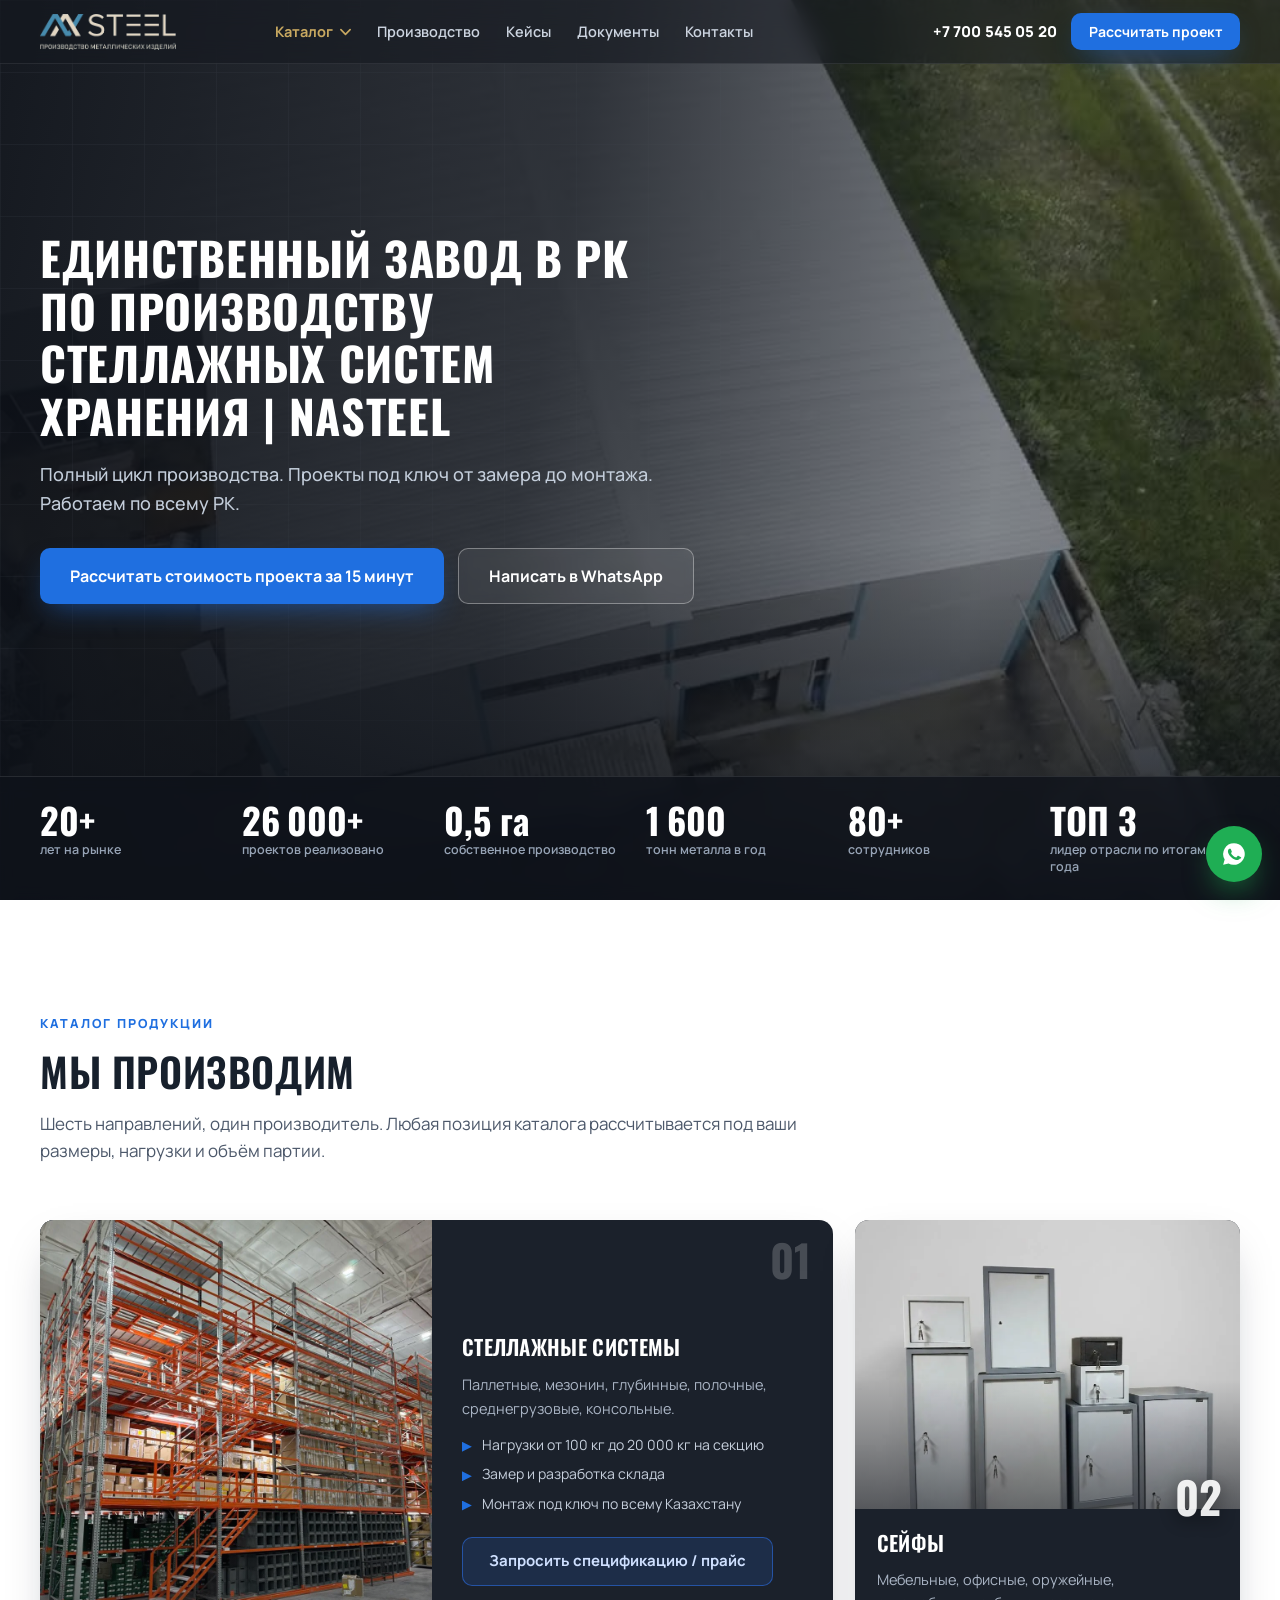
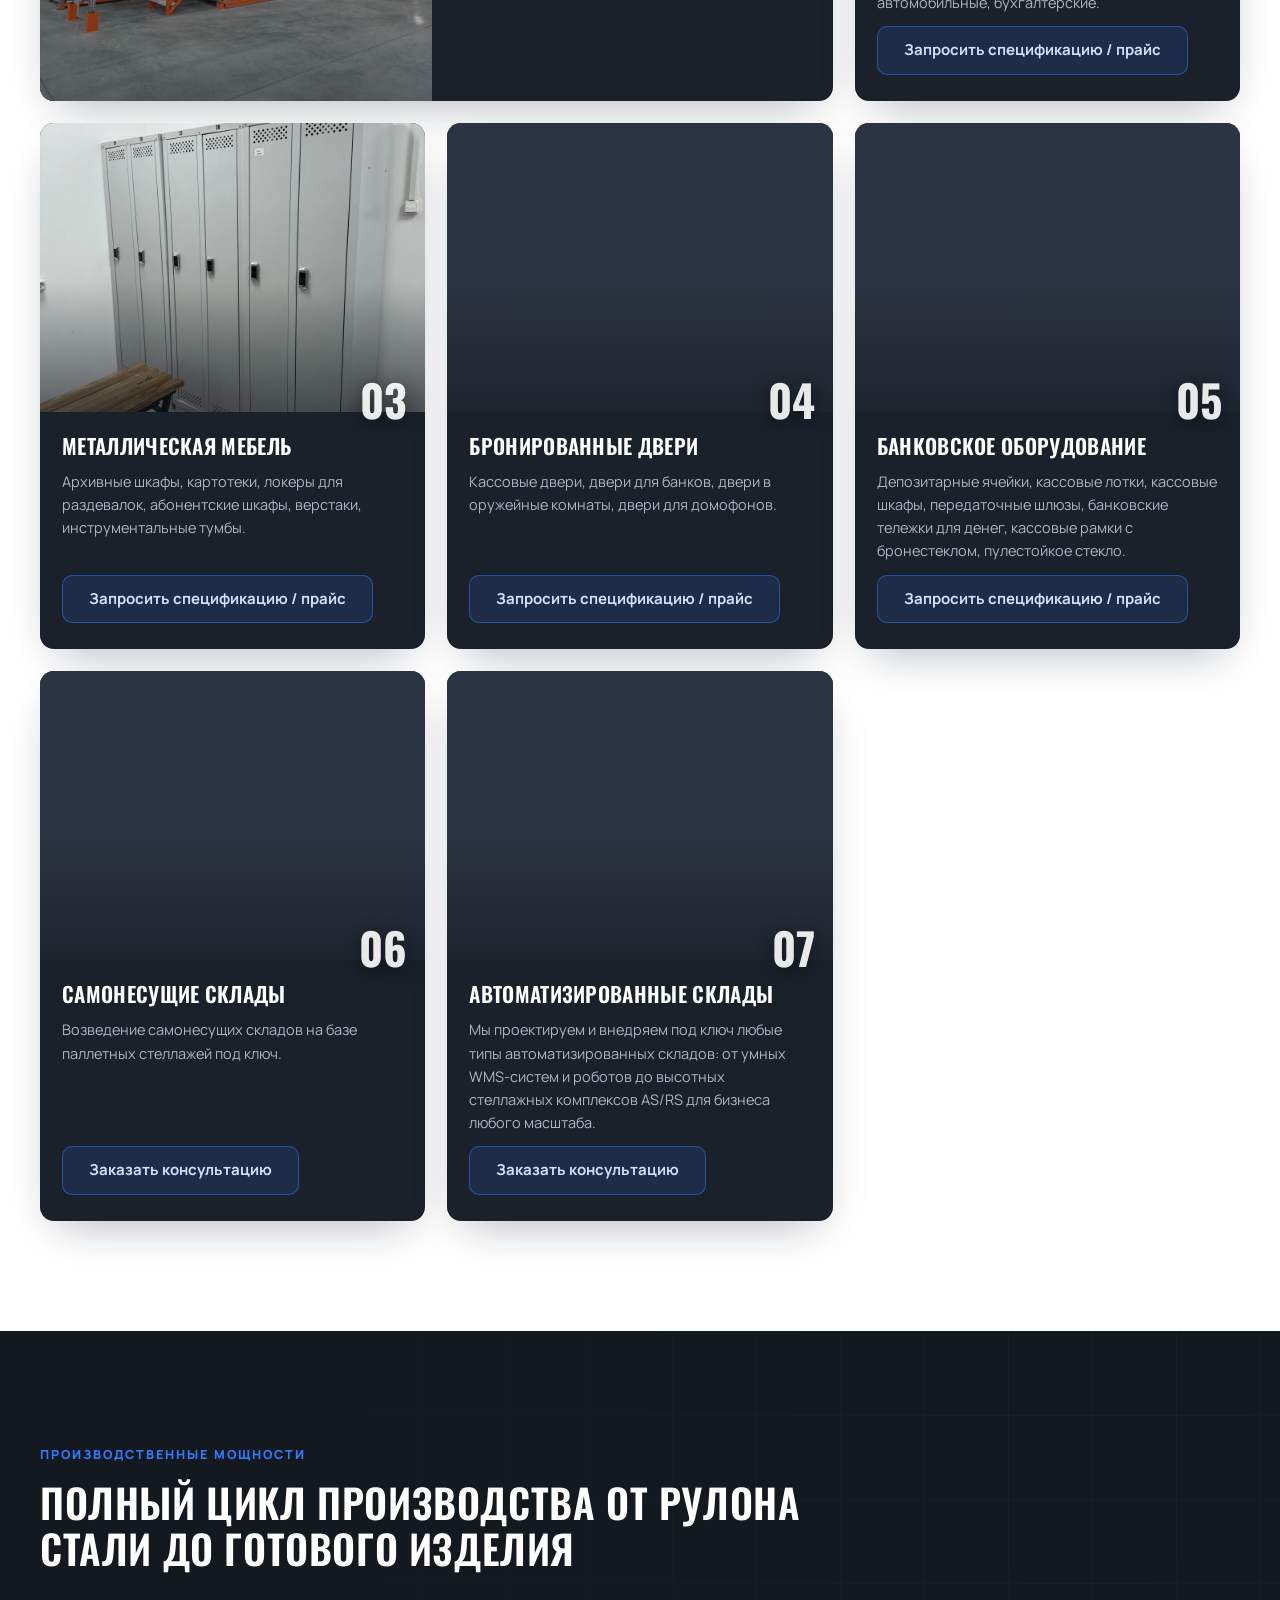
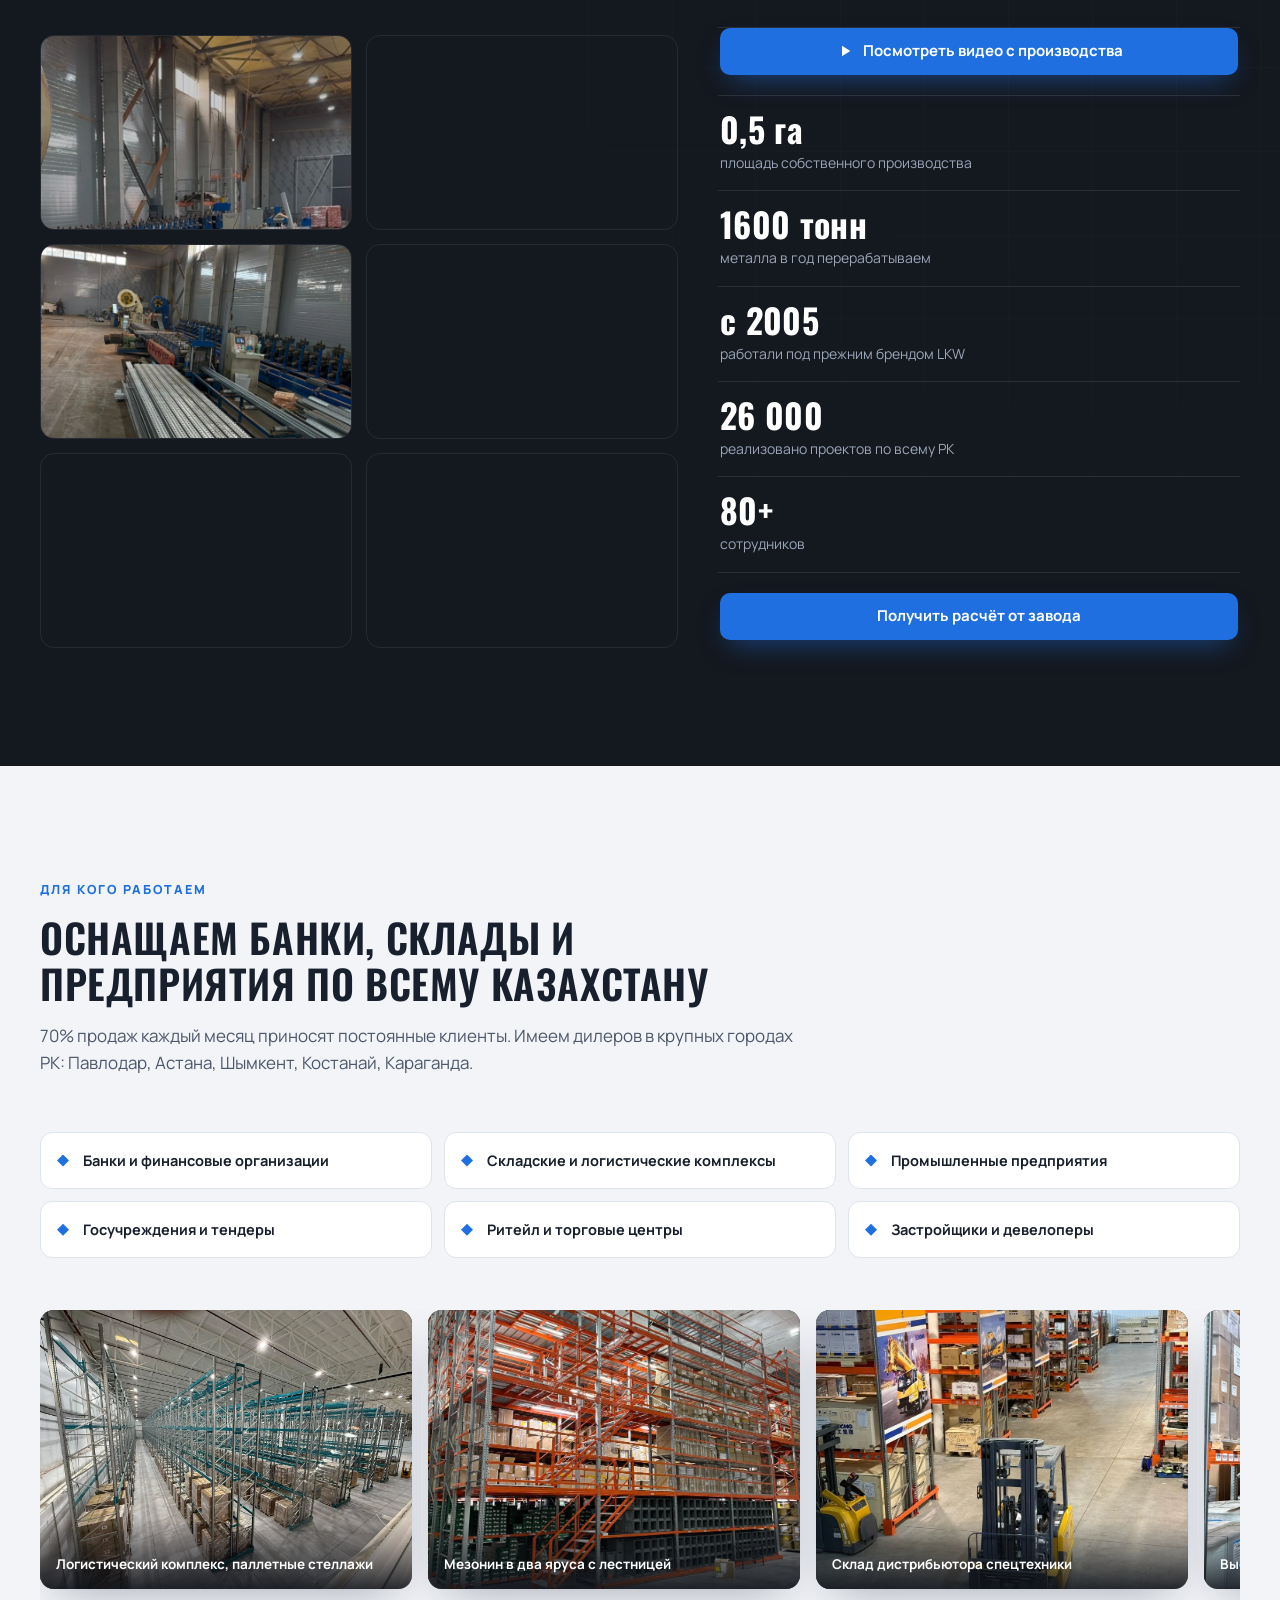
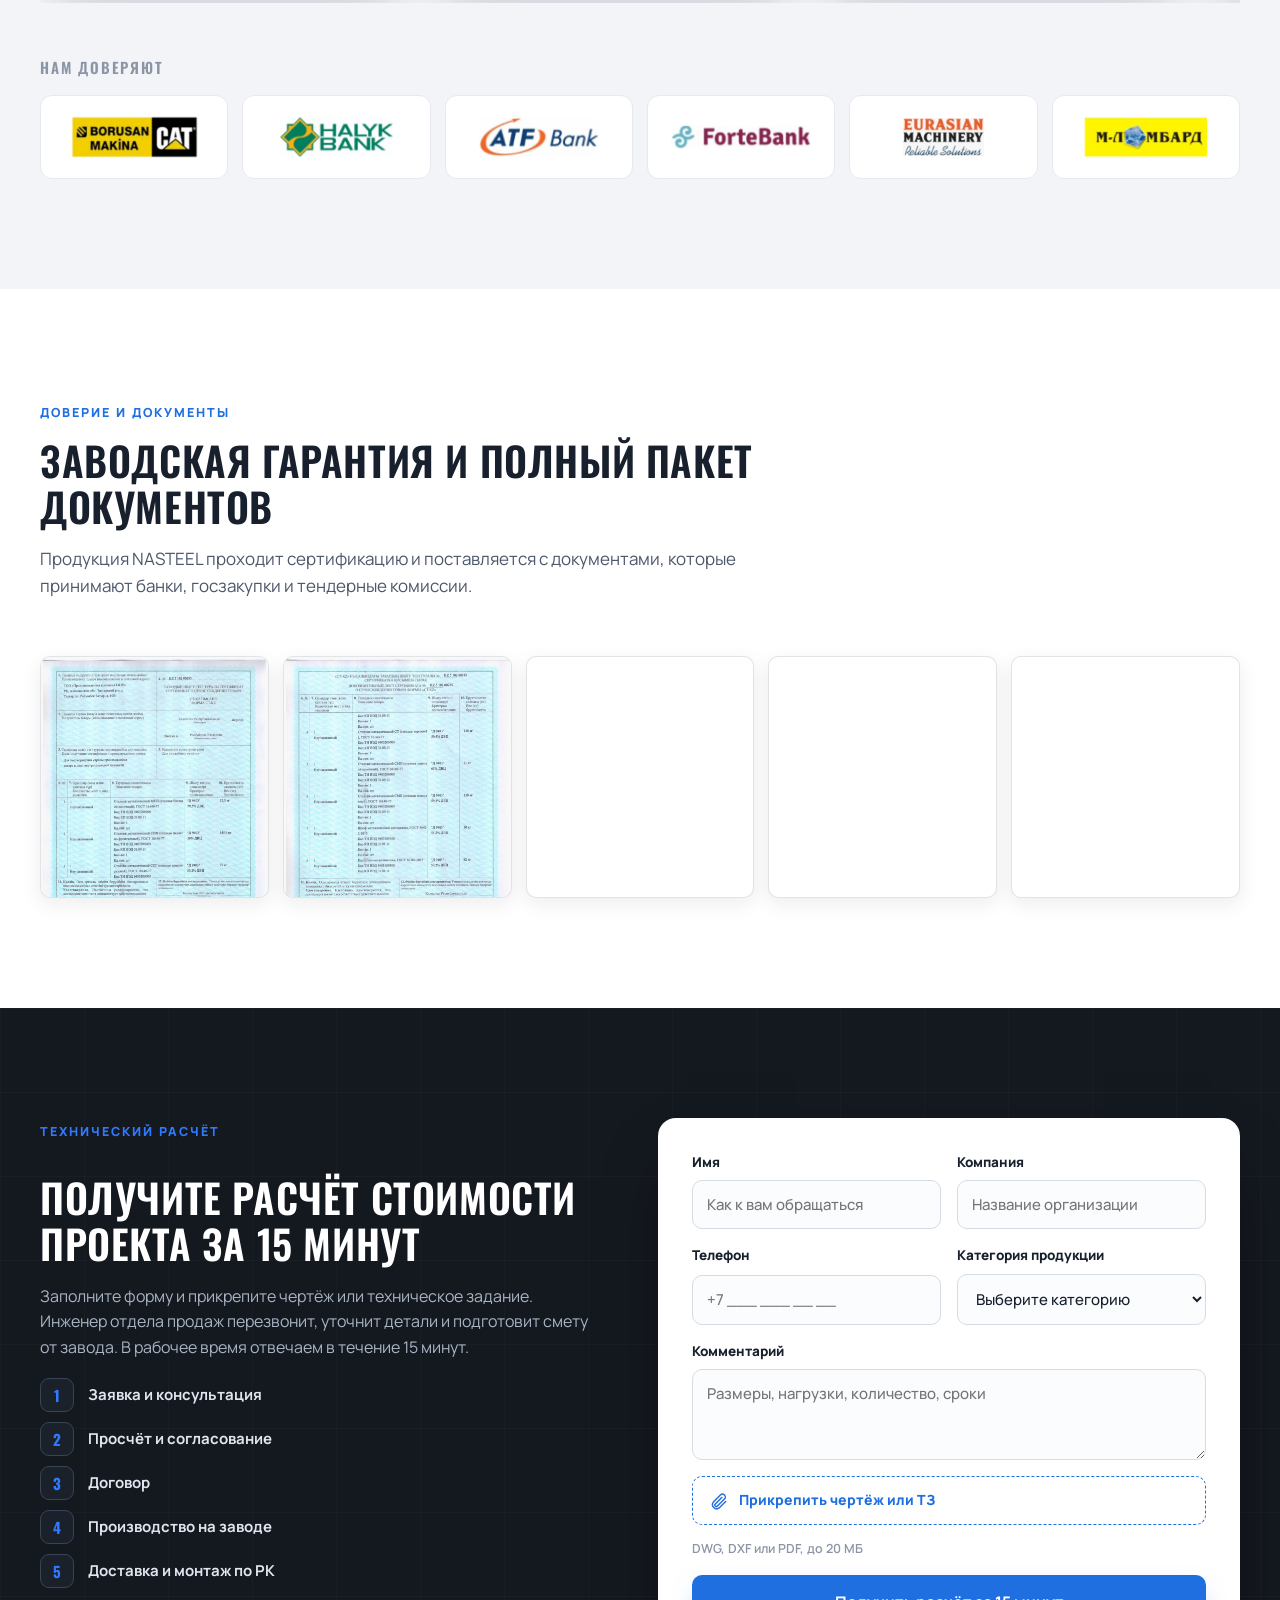
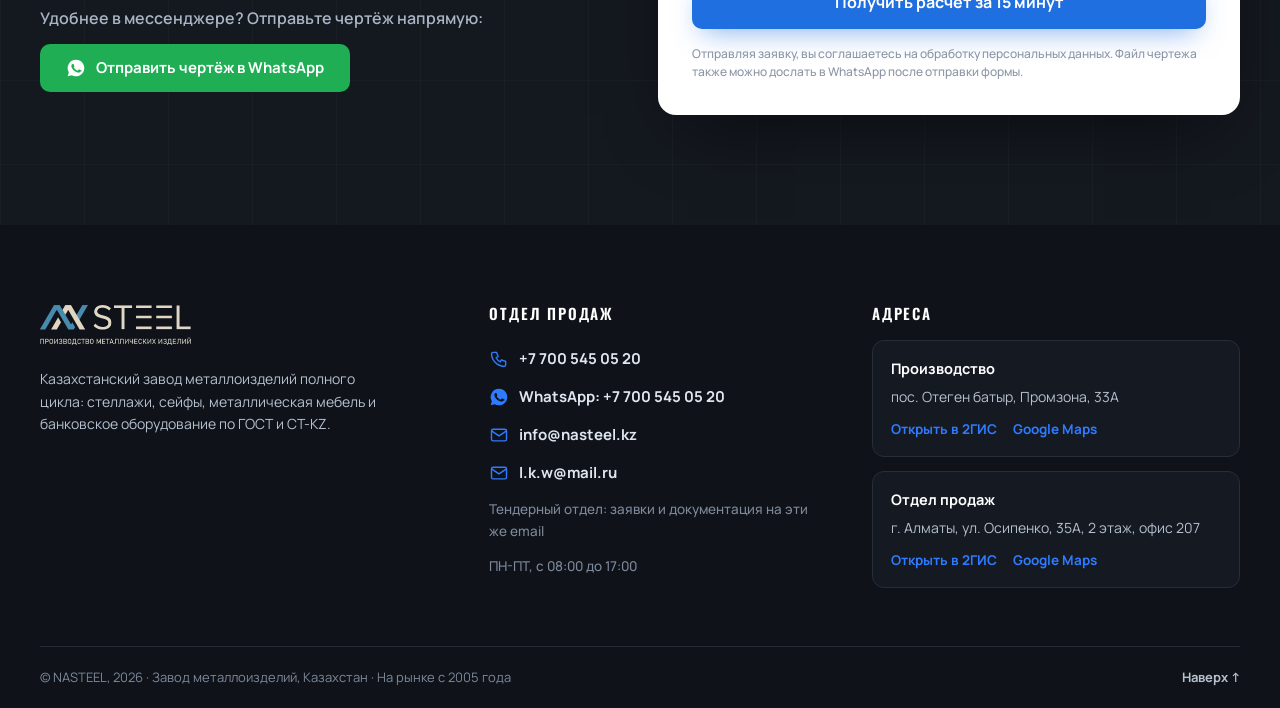
==== commit 340e337c: "Подключить Google Ads тег AW-800300971 + конверсии на действия - gtag.js AW-800300971 в <head> всех " ====
--- a/index.html
+++ b/index.html
@@ -3,6 +3,44 @@
 <head>
 <meta charset="UTF-8">
 <meta name="viewport" content="width=device-width, initial-scale=1.0">
+<!-- Google tag (gtag.js) - Google Ads AW-800300971 -->
+<script async src="https://www.googletagmanager.com/gtag/js?id=AW-800300971"></script>
+<script>
+  window.dataLayer = window.dataLayer || [];
+  function gtag(){dataLayer.push(arguments);}
+  gtag('js', new Date());
+  gtag('config', 'AW-800300971');
+
+  /* Конверсии Google Ads на реальные действия (анти-бот + дедуп за сессию).
+     Определяем window.on* ДО script.js: там стабы через ||, наши выигрывают. */
+  (function(){
+    var CONV = {
+      phone:    'AW-800300971/PwCKCNL0jvEcEKu_zv0C', // Click to call
+      form:     'AW-800300971/KeWCCP7WjfEcEKu_zv0C', // Submit lead form
+      whatsapp: 'AW-800300971/KFuyCLnijfEcEKu_zv0C'  // Contact (WhatsApp)
+    };
+    var human = false;
+    ['pointerdown','pointermove','touchstart','scroll','keydown','wheel'].forEach(function(ev){
+      window.addEventListener(ev, function(){ human = true; }, { once:true, passive:true });
+    });
+    function isBot(){ return !!navigator.webdriver || !human; }
+    function fire(key){
+      var sendTo = CONV[key];
+      if(!sendTo || typeof gtag !== 'function' || isBot()) return;
+      try{ var k = 'nasteel_conv_' + key; if(sessionStorage.getItem(k)) return; sessionStorage.setItem(k,'1'); }catch(e){}
+      gtag('event','conversion',{ 'send_to':sendTo, 'value':1.0, 'currency':'USD' });
+    }
+    window.onPhoneClick    = function(){ fire('phone'); };
+    window.onWhatsAppClick = function(){ fire('whatsapp'); };
+    window.onLeadSubmit    = function(){ fire('form'); };
+    window.gtag_report_conversion = function(url){
+      fire('phone');
+      if(typeof url !== 'undefined'){ setTimeout(function(){ window.location = url; }, 200); }
+      return false;
+    };
+  })();
+</script>
+
 <title>NASTEEL: казахстанский завод стеллажей, сейфов и металлической мебели полного цикла</title>
 <meta name="description" content="Завод NASTEEL (Алматы, Отеген батыр): проектирование и серийное производство стеллажных систем, сейфов, металлической мебели и банковского оборудования по ГОСТ и СТ-KZ. Собственное КБ, 20+ лет опыта, 26 000+ проектов, доставка по Казахстану.">
 <link rel="canonical" href="https://nasteel.kz/">
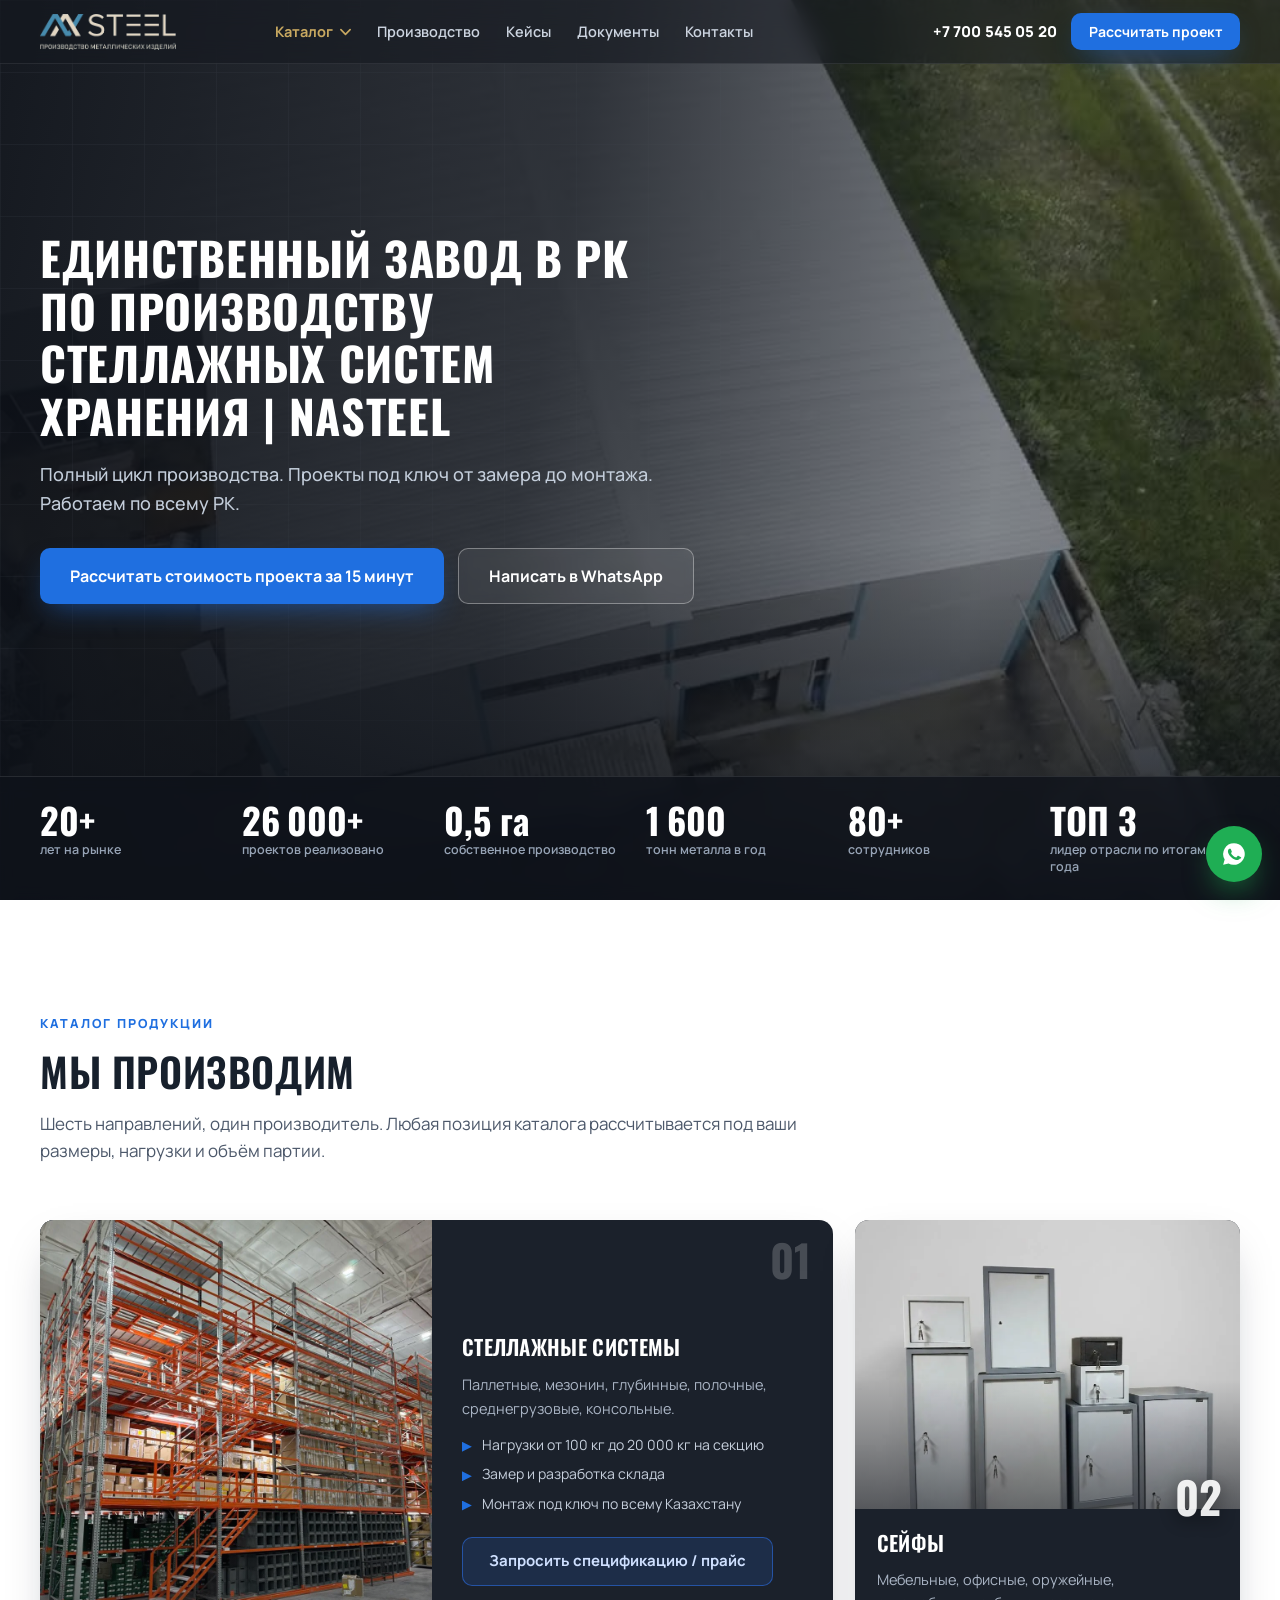
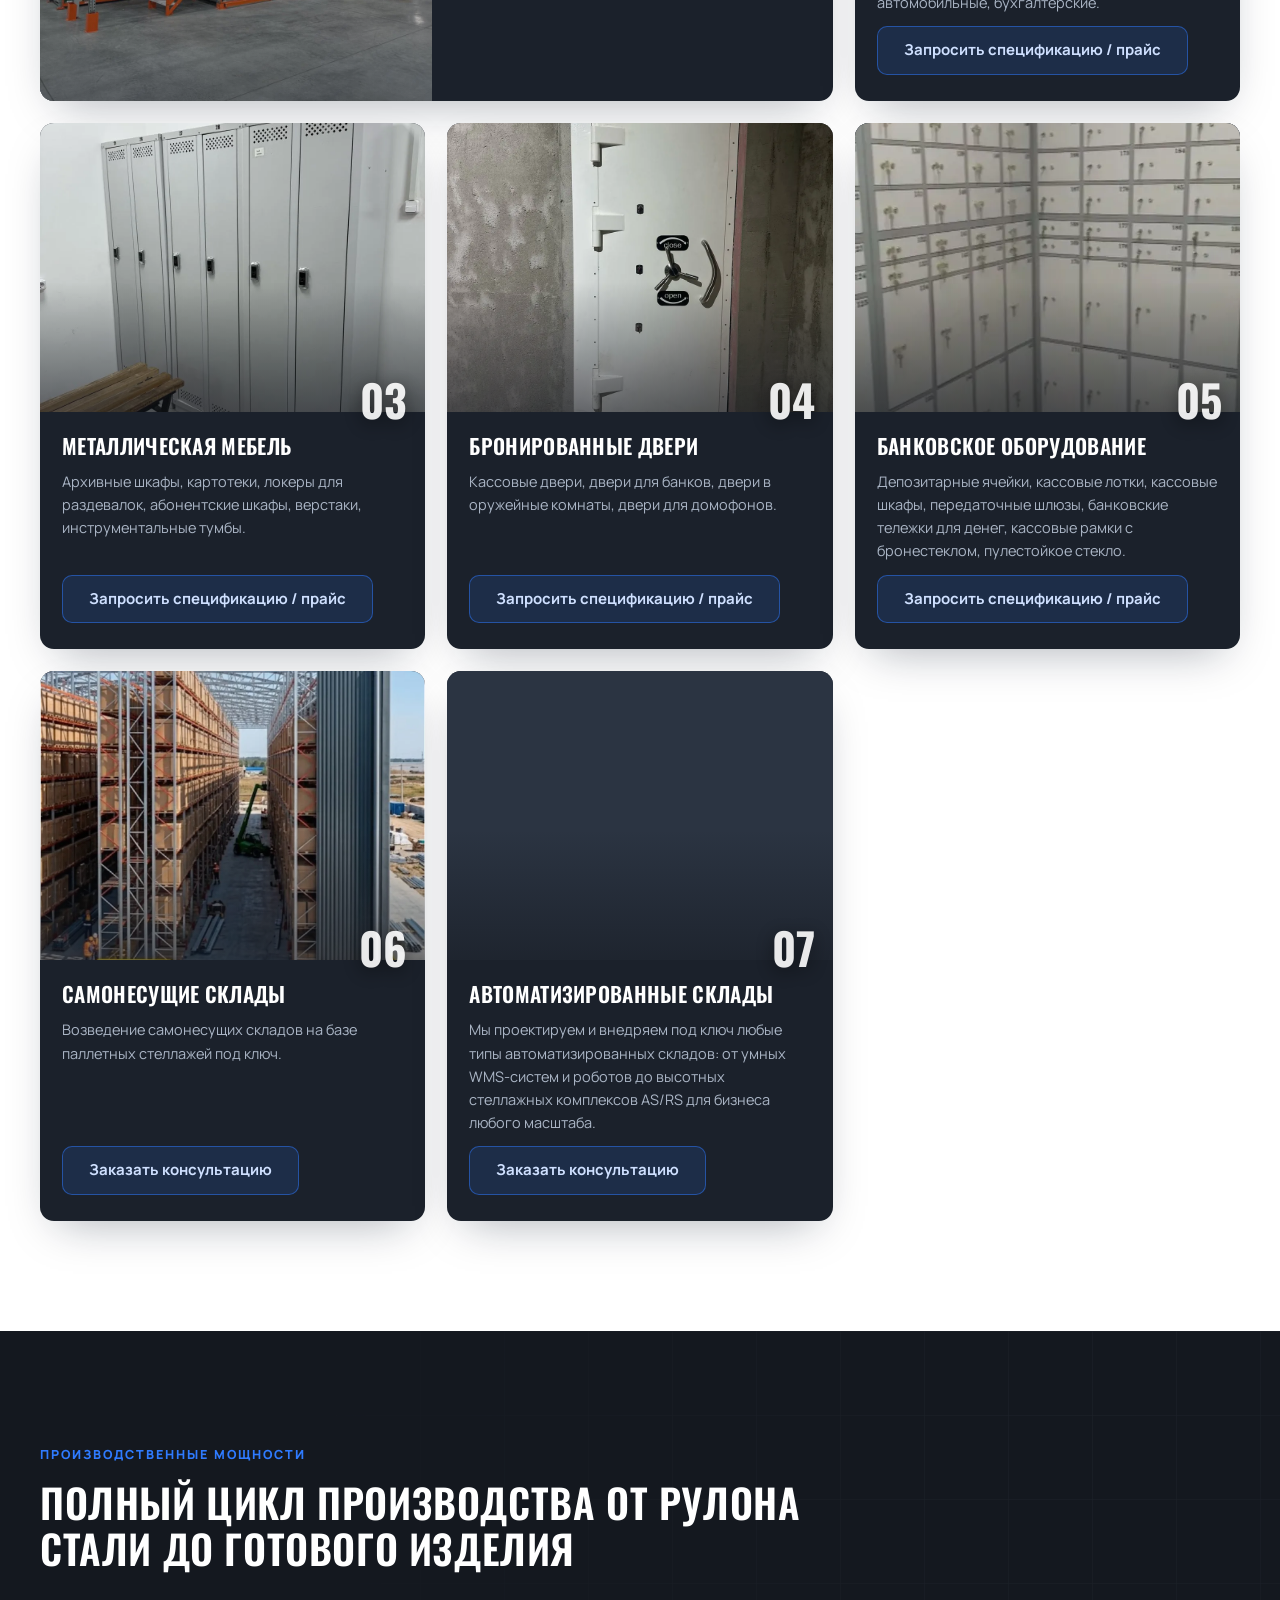
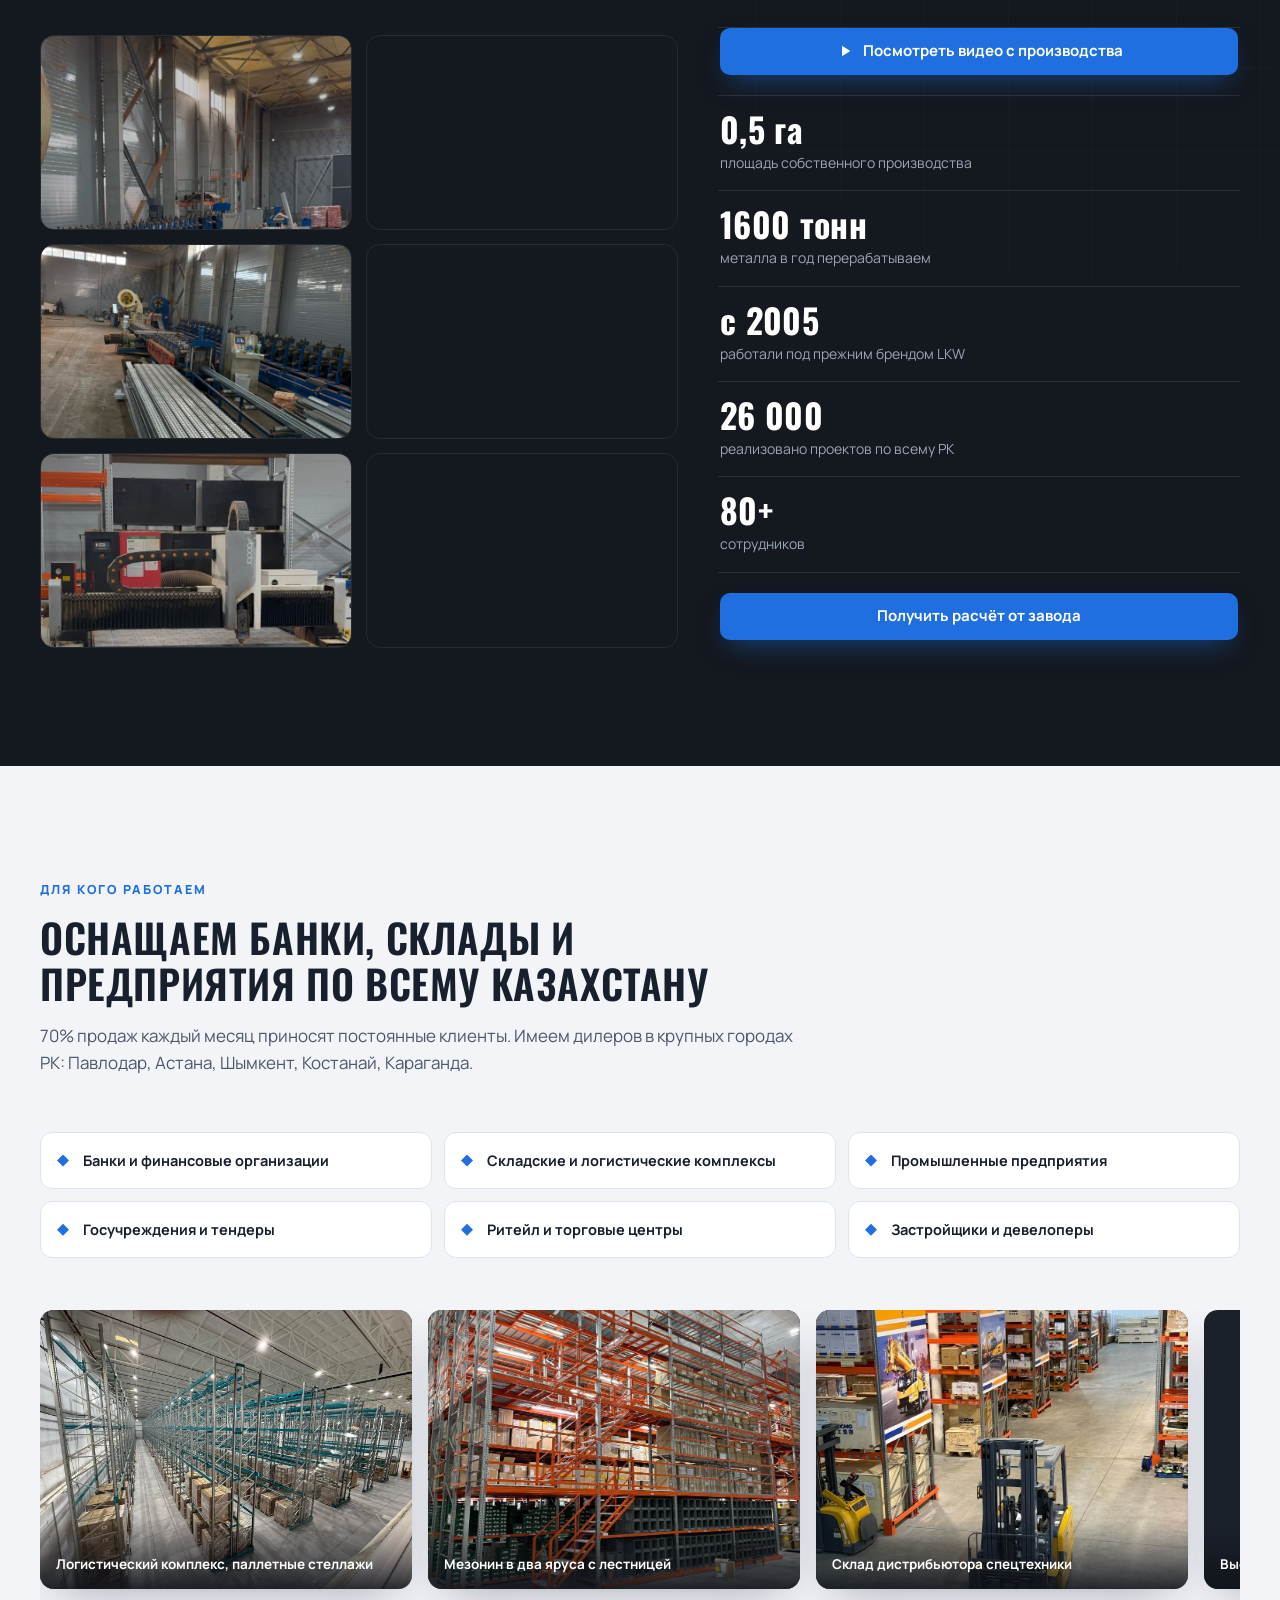
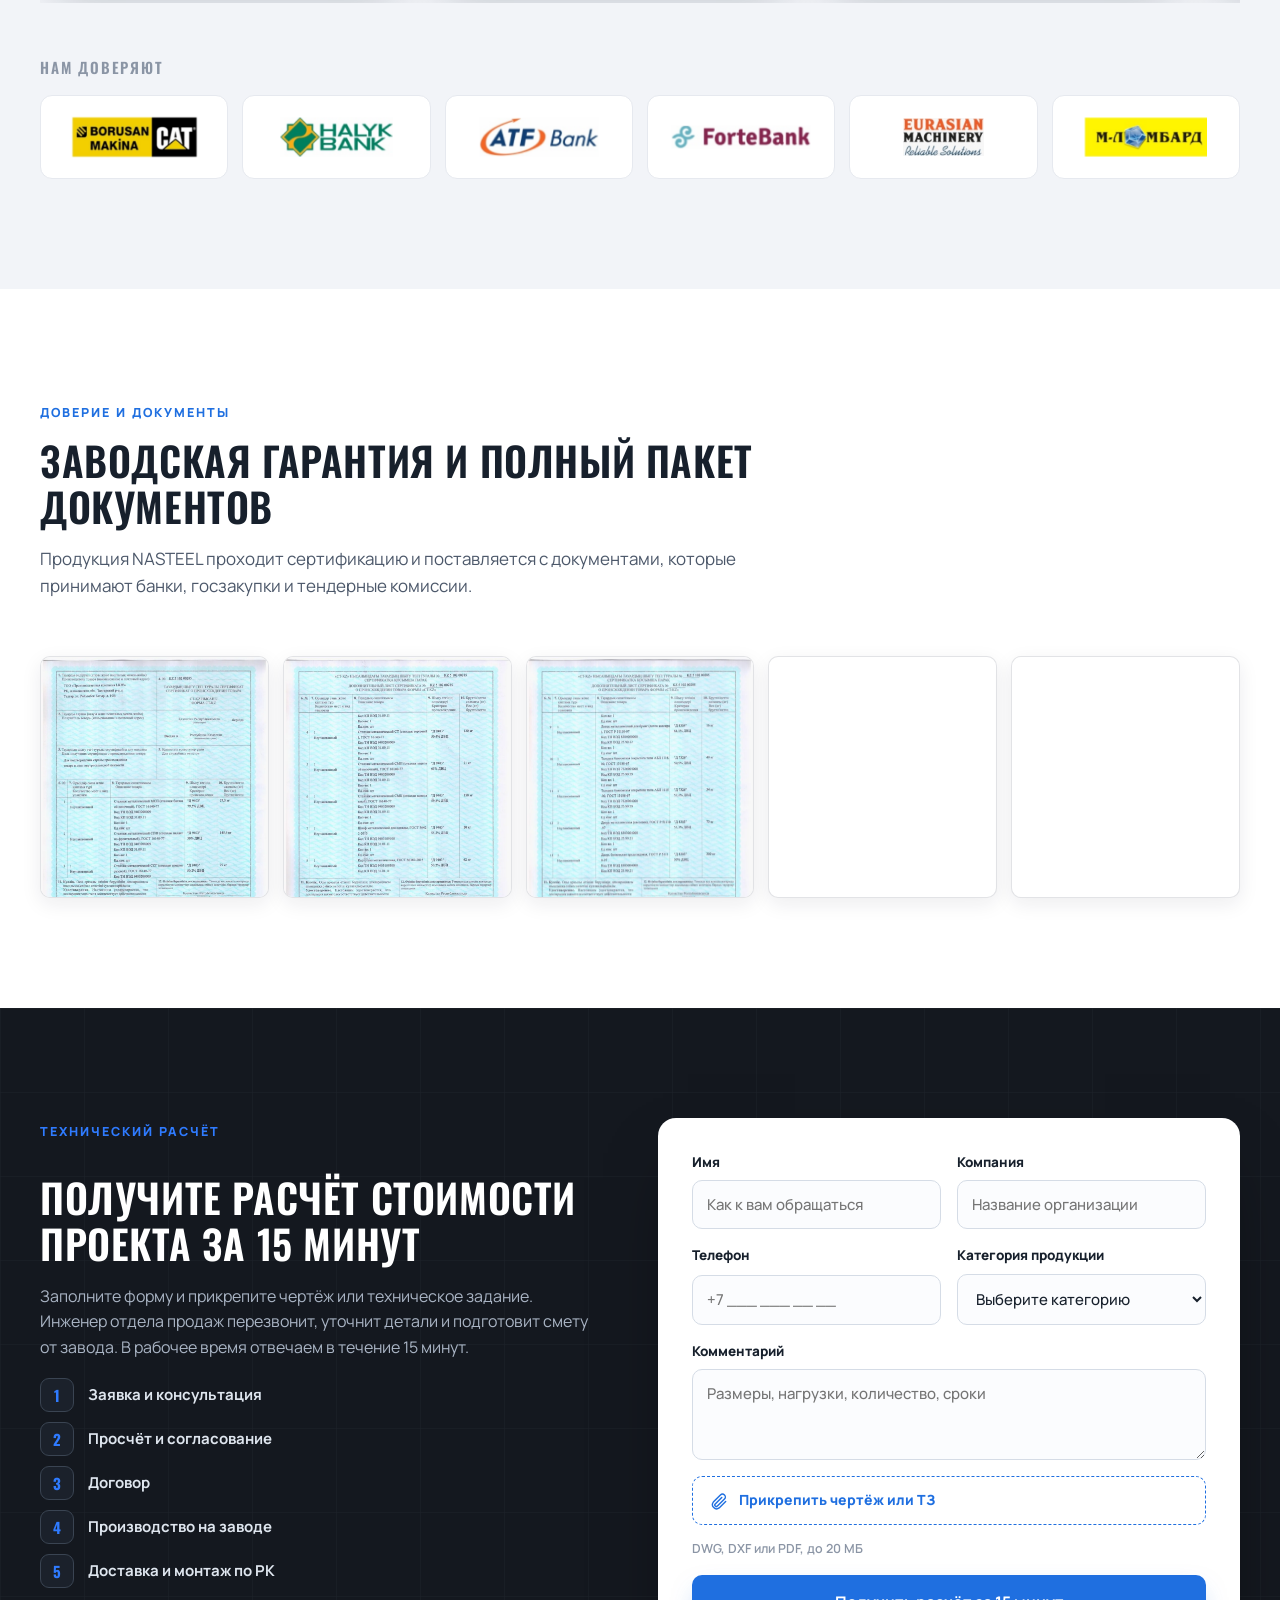
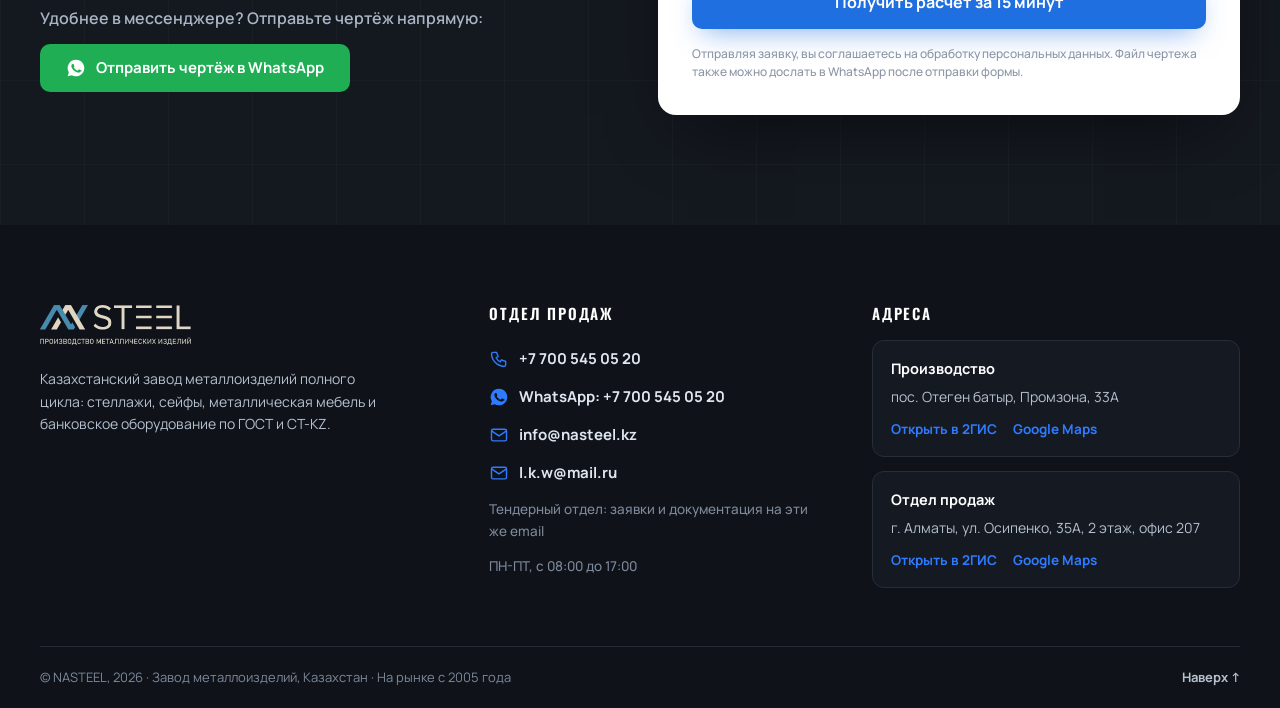
==== commit e7738cec: "Паллетные: прозрачный hero, спец до 12м, блок элементы/схема, карточки в шахматном порядке, галерея " ====
--- a/index.html
+++ b/index.html
@@ -69,7 +69,7 @@
 <link href="https://fonts.googleapis.com/css2?family=Oswald:wght@500;600;700&family=Manrope:wght@400;500;600;700;800&display=swap" rel="stylesheet">
 
 <link rel="preload" as="image" href="assets/hero-prod.jpg" fetchpriority="high">
-<link rel="stylesheet" href="styles.css?v=11">
+<link rel="stylesheet" href="styles.css?v=12">
 
 <script type="application/ld+json">
 {
--- a/styles.css
+++ b/styles.css
@@ -833,3 +833,42 @@
 /* ============ Каталог: продуктовый рендер в hero (светлая подложка, без обрезки) ============ */
 .page-hero-media--product { background: #eef2f6; margin: 0; }
 .page-hero-media--product img { object-fit: contain; aspect-ratio: 4 / 3; padding: 20px; }
+
+/* ============ Паллетные: прозрачный hero (без белой карточки) ============ */
+.page-hero-media--plain { background: transparent; border: 0; box-shadow: none; border-radius: 0; overflow: visible; }
+.page-hero-media--plain img { width: 100%; height: auto; object-fit: contain; aspect-ratio: auto; padding: 0;
+  filter: drop-shadow(0 22px 44px rgba(0,0,0,.55)); }
+
+/* ============ Схема / элементы / комплектующие ============ */
+.shema-grid { display: grid; gap: 30px; align-items: center; }
+@media (min-width: 900px) { .shema-grid { grid-template-columns: 1fr 1.05fr; gap: 48px; } }
+.shema-text p { color: #c3cdda; font-size: 16px; line-height: 1.7; margin-bottom: 18px; }
+.section-dark .shema-text .kb-list li { color: #d7deea; }
+.shema-text .kb-list li b { color: #fff; }
+.shema-media { margin: 0; background: #fff; border-radius: var(--radius); padding: 18px;
+  box-shadow: 0 30px 70px -30px rgba(0,0,0,.75); }
+.shema-media img { width: 100%; height: auto; display: block; border-radius: 8px; }
+
+/* ============ Карточки в шахматном порядке ============ */
+.checker { display: grid; grid-template-columns: repeat(3, 1fr); gap: 18px; }
+.checker__ph { margin: 0; border-radius: 16px; overflow: hidden; min-height: 240px; }
+.checker__ph img { width: 100%; height: 100%; object-fit: cover; display: block; }
+.checker__card { display: flex; flex-direction: column; justify-content: center;
+  padding: 28px; border-radius: 16px; background: var(--paper-2); border: 1px solid rgba(23,32,44,.07); }
+.checker__card h3 { font-family: var(--font-head); font-weight: 700; text-transform: uppercase;
+  font-size: clamp(18px, 2vw, 22px); line-height: 1.15; color: var(--ink); margin-bottom: 12px; }
+.checker__card p { font-size: 14.5px; line-height: 1.6; color: var(--ink-soft); }
+.checker__card--accent { background: linear-gradient(135deg, var(--accent-2), var(--accent-deep)); border: 0; }
+.checker__card--accent h3, .checker__card--accent p { color: #fff; }
+.checker__card--accent p { color: #dfeaff; }
+@media (max-width: 860px) { .checker { grid-template-columns: 1fr; } .checker__ph { min-height: 220px; } }
+
+/* ============ Реализованные проекты (горизонтальный скролл) ============ */
+.proj-scroll { display: flex; gap: 14px; overflow-x: auto; scroll-snap-type: x mandatory;
+  padding: 4px clamp(16px, 5vw, 40px) 18px; -webkit-overflow-scrolling: touch; }
+.proj-scroll img { flex: 0 0 auto; height: 400px; width: auto; border-radius: 14px; object-fit: cover;
+  scroll-snap-align: start; box-shadow: 0 18px 44px -22px rgba(0,0,0,.55); }
+.proj-scroll::-webkit-scrollbar { height: 8px; }
+.proj-scroll::-webkit-scrollbar-thumb { background: rgba(31,111,224,.4); border-radius: 100px; }
+.proj-scroll::-webkit-scrollbar-track { background: rgba(23,32,44,.08); border-radius: 100px; }
+@media (max-width: 560px) { .proj-scroll img { height: 300px; } }
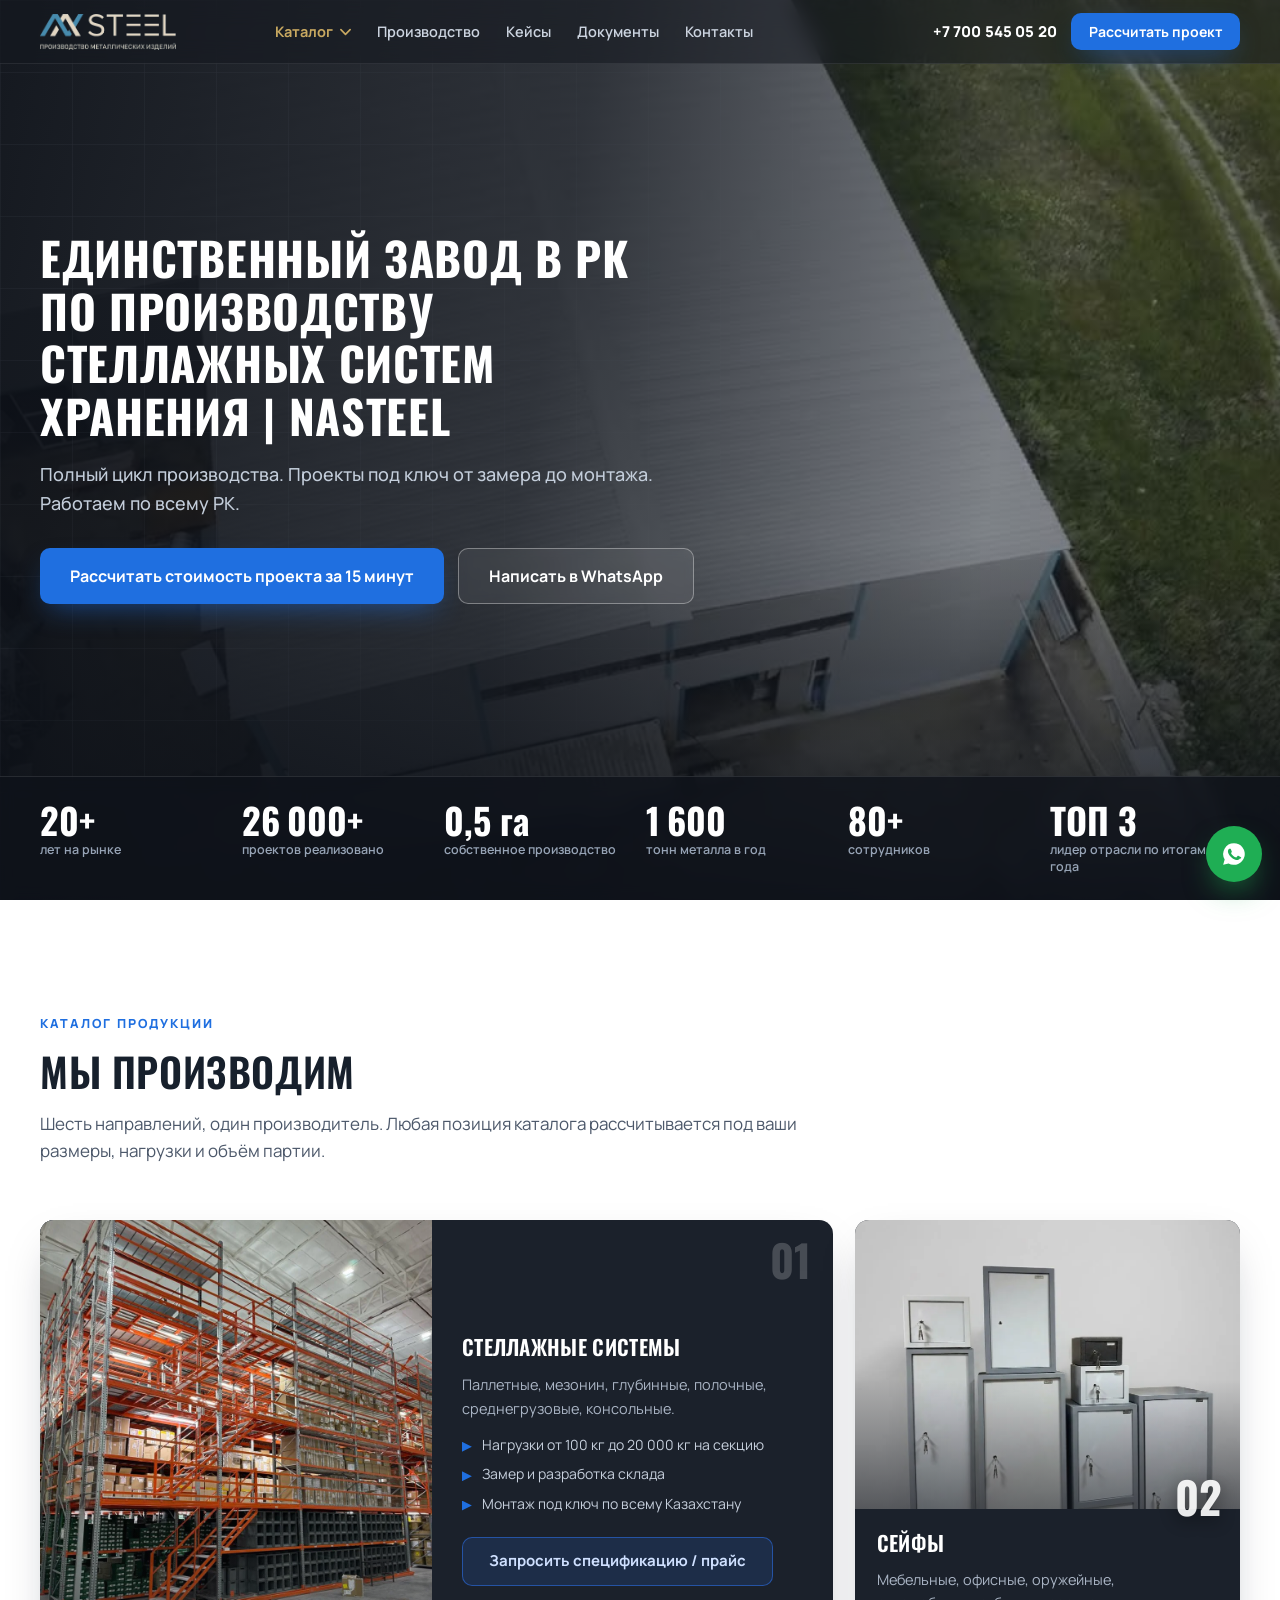
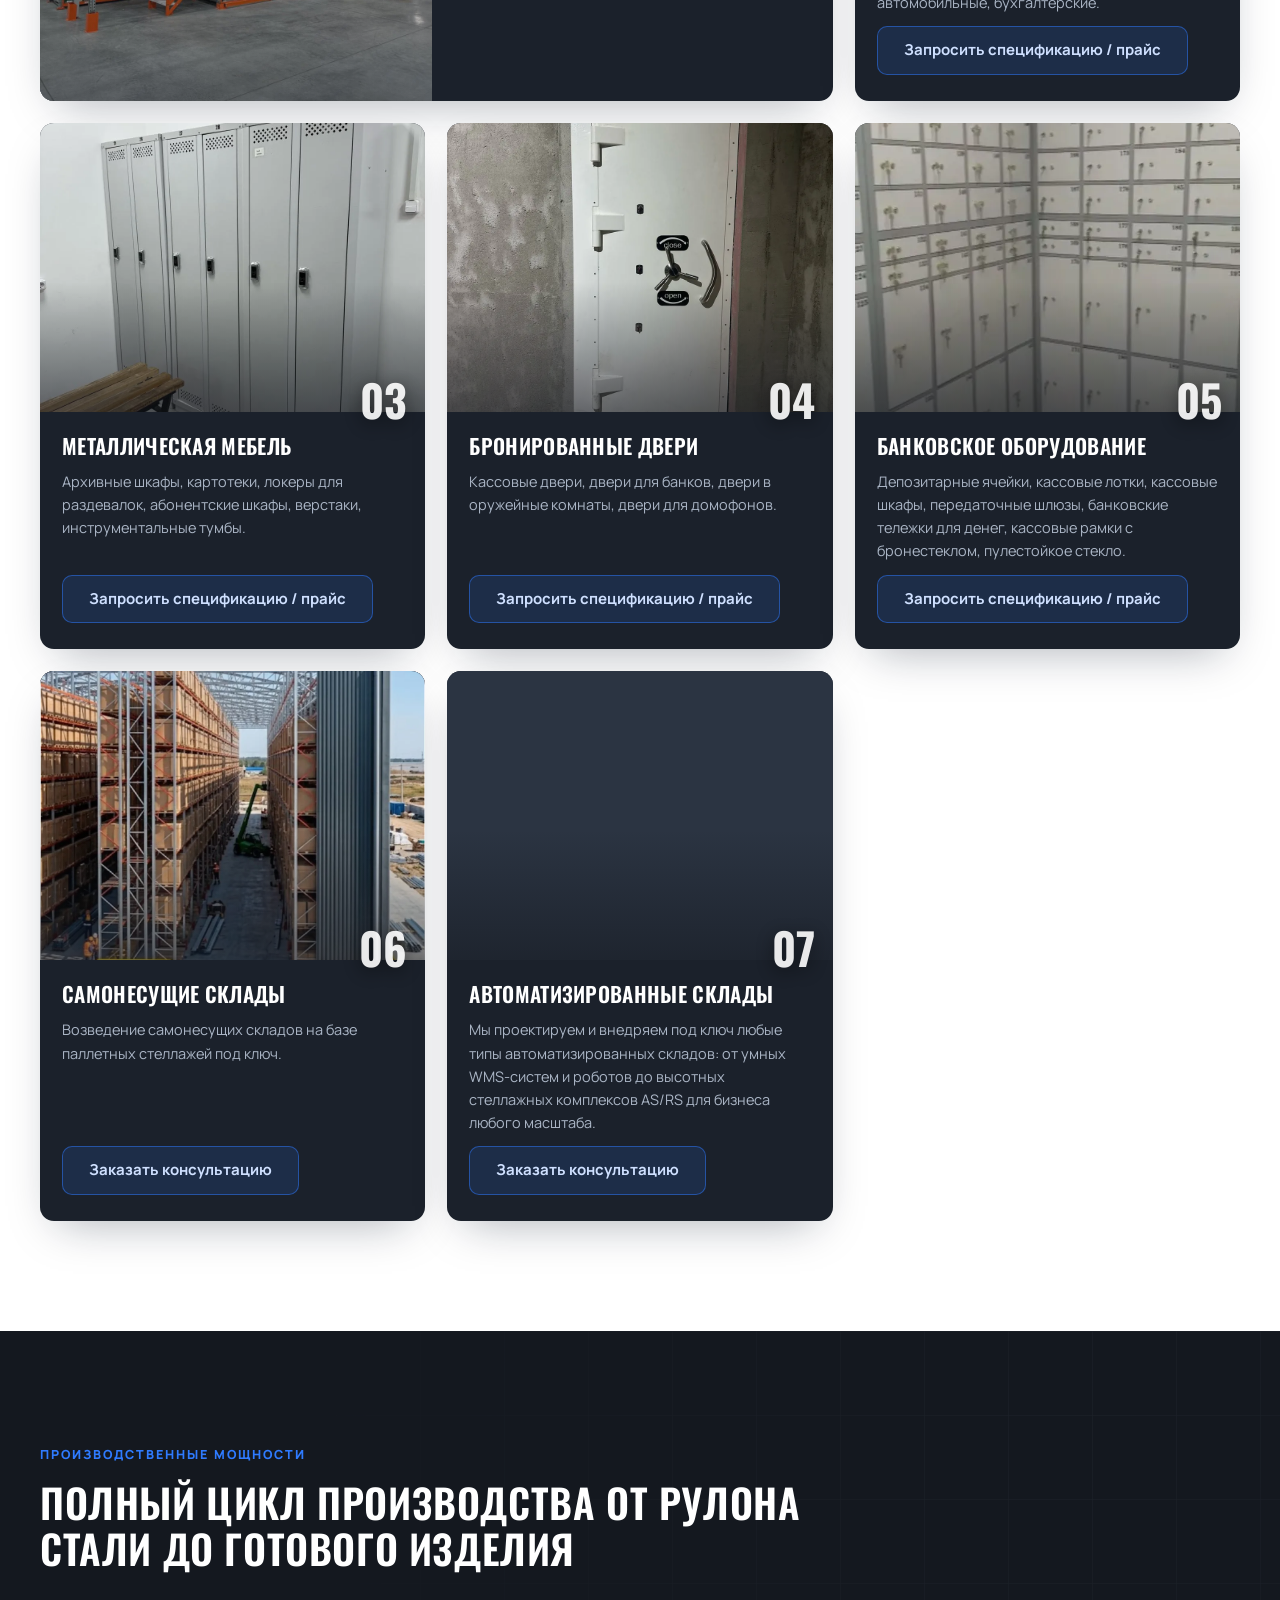
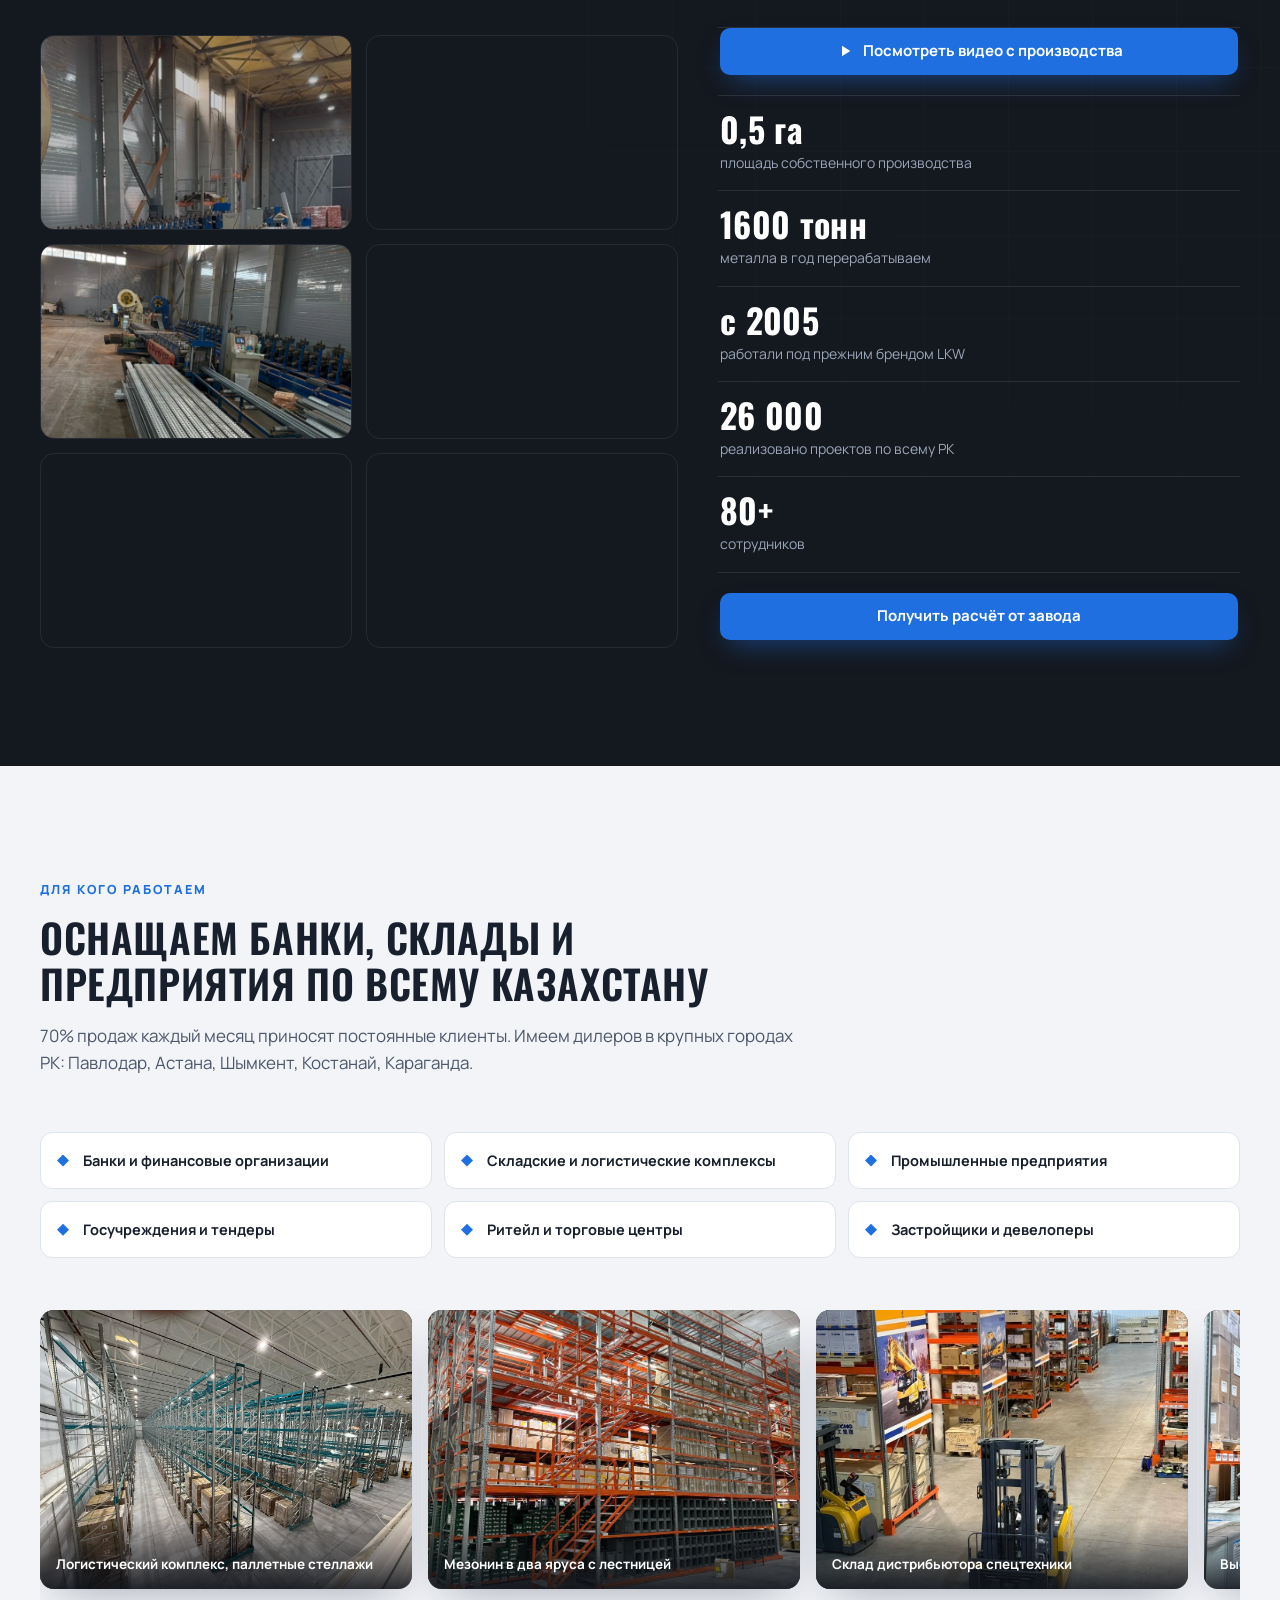
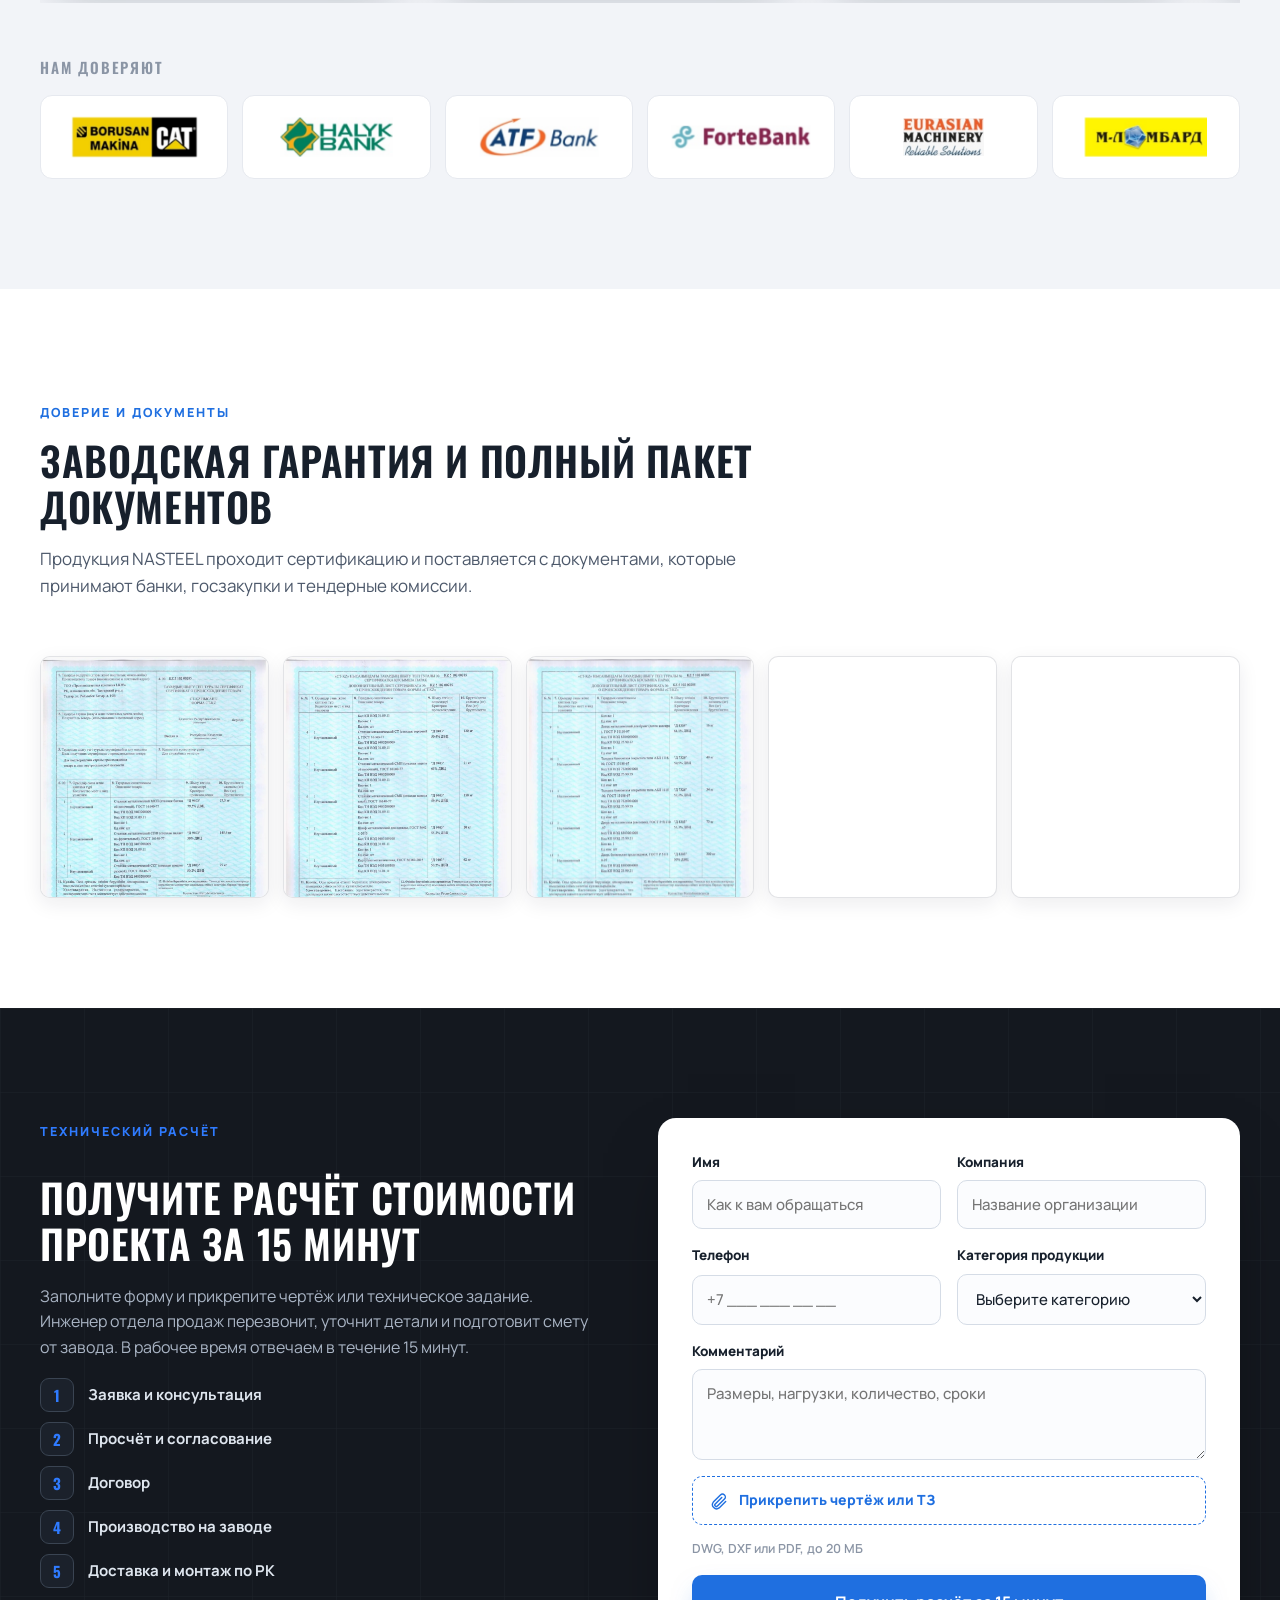
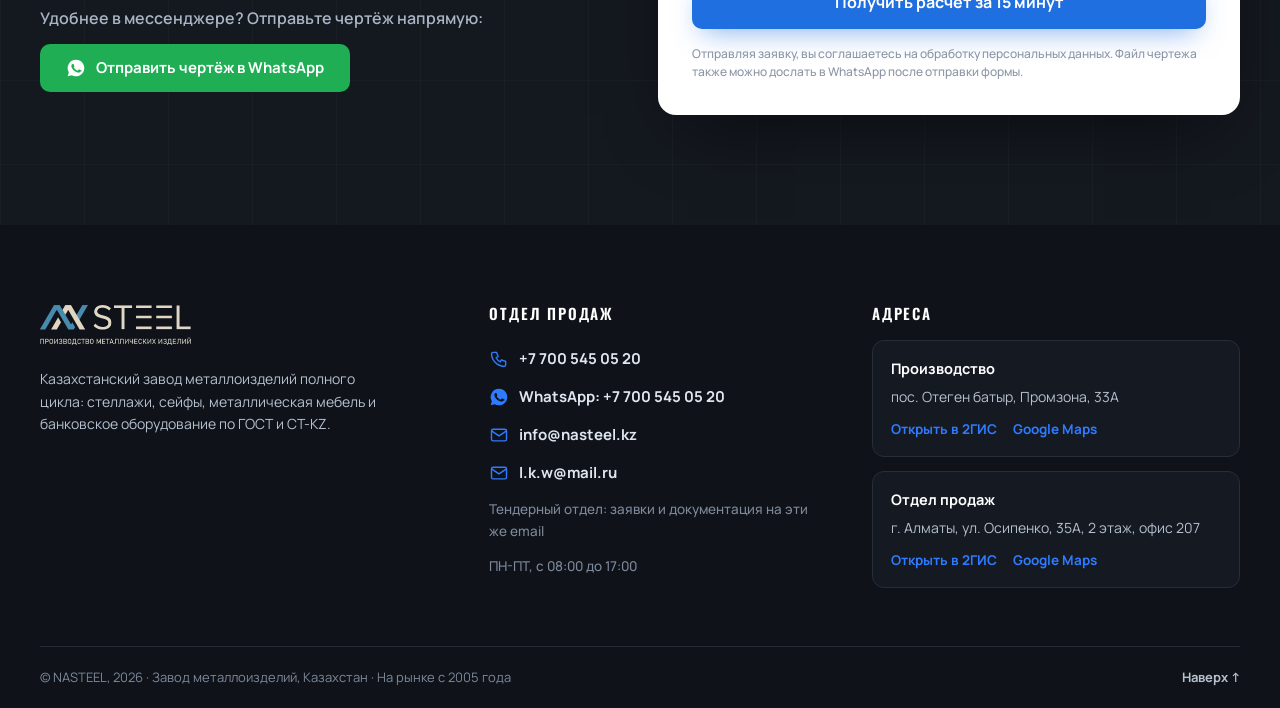
==== commit d641ed05: "Мезонин: рендер в hero справа, большой SEO-блок с фото, галерея из 21 реализованного проекта Co-Auth" ====
--- a/index.html
+++ b/index.html
@@ -69,7 +69,7 @@
 <link href="https://fonts.googleapis.com/css2?family=Oswald:wght@500;600;700&family=Manrope:wght@400;500;600;700;800&display=swap" rel="stylesheet">
 
 <link rel="preload" as="image" href="assets/hero-prod.jpg" fetchpriority="high">
-<link rel="stylesheet" href="styles.css?v=12">
+<link rel="stylesheet" href="styles.css?v=13">
 
 <script type="application/ld+json">
 {
--- a/styles.css
+++ b/styles.css
@@ -872,3 +872,17 @@
 .proj-scroll::-webkit-scrollbar-thumb { background: rgba(31,111,224,.4); border-radius: 100px; }
 .proj-scroll::-webkit-scrollbar-track { background: rgba(23,32,44,.08); border-radius: 100px; }
 @media (max-width: 560px) { .proj-scroll img { height: 300px; } }
+
+/* ============ Мезонин: SEO-статья ============ */
+.article { max-width: 920px; }
+.article__body p { color: var(--ink-soft); font-size: 16px; line-height: 1.75; margin-bottom: 16px; }
+.article__body h3 { font-family: var(--font-head); font-weight: 700; font-size: clamp(19px, 2.4vw, 26px);
+  color: var(--ink); margin: 32px 0 14px; }
+.article__body .kb-list { margin-bottom: 20px; gap: 12px; }
+.article__body .kb-list li { font-weight: 500; font-size: 15.5px; line-height: 1.6; }
+.article__body .kb-list li b { color: var(--ink); font-weight: 700; }
+.mez-inline { margin: 28px 0; border-radius: 16px; overflow: hidden; box-shadow: 0 22px 54px -26px rgba(0,0,0,.45); }
+.mez-inline img { width: 100%; height: auto; max-height: 520px; object-fit: cover; display: block; }
+.article__cta-note { background: var(--paper-2); border-left: 3px solid var(--accent); border-radius: 12px;
+  padding: 16px 20px; color: var(--ink-soft); }
+.article__cta-note b { color: var(--ink); }
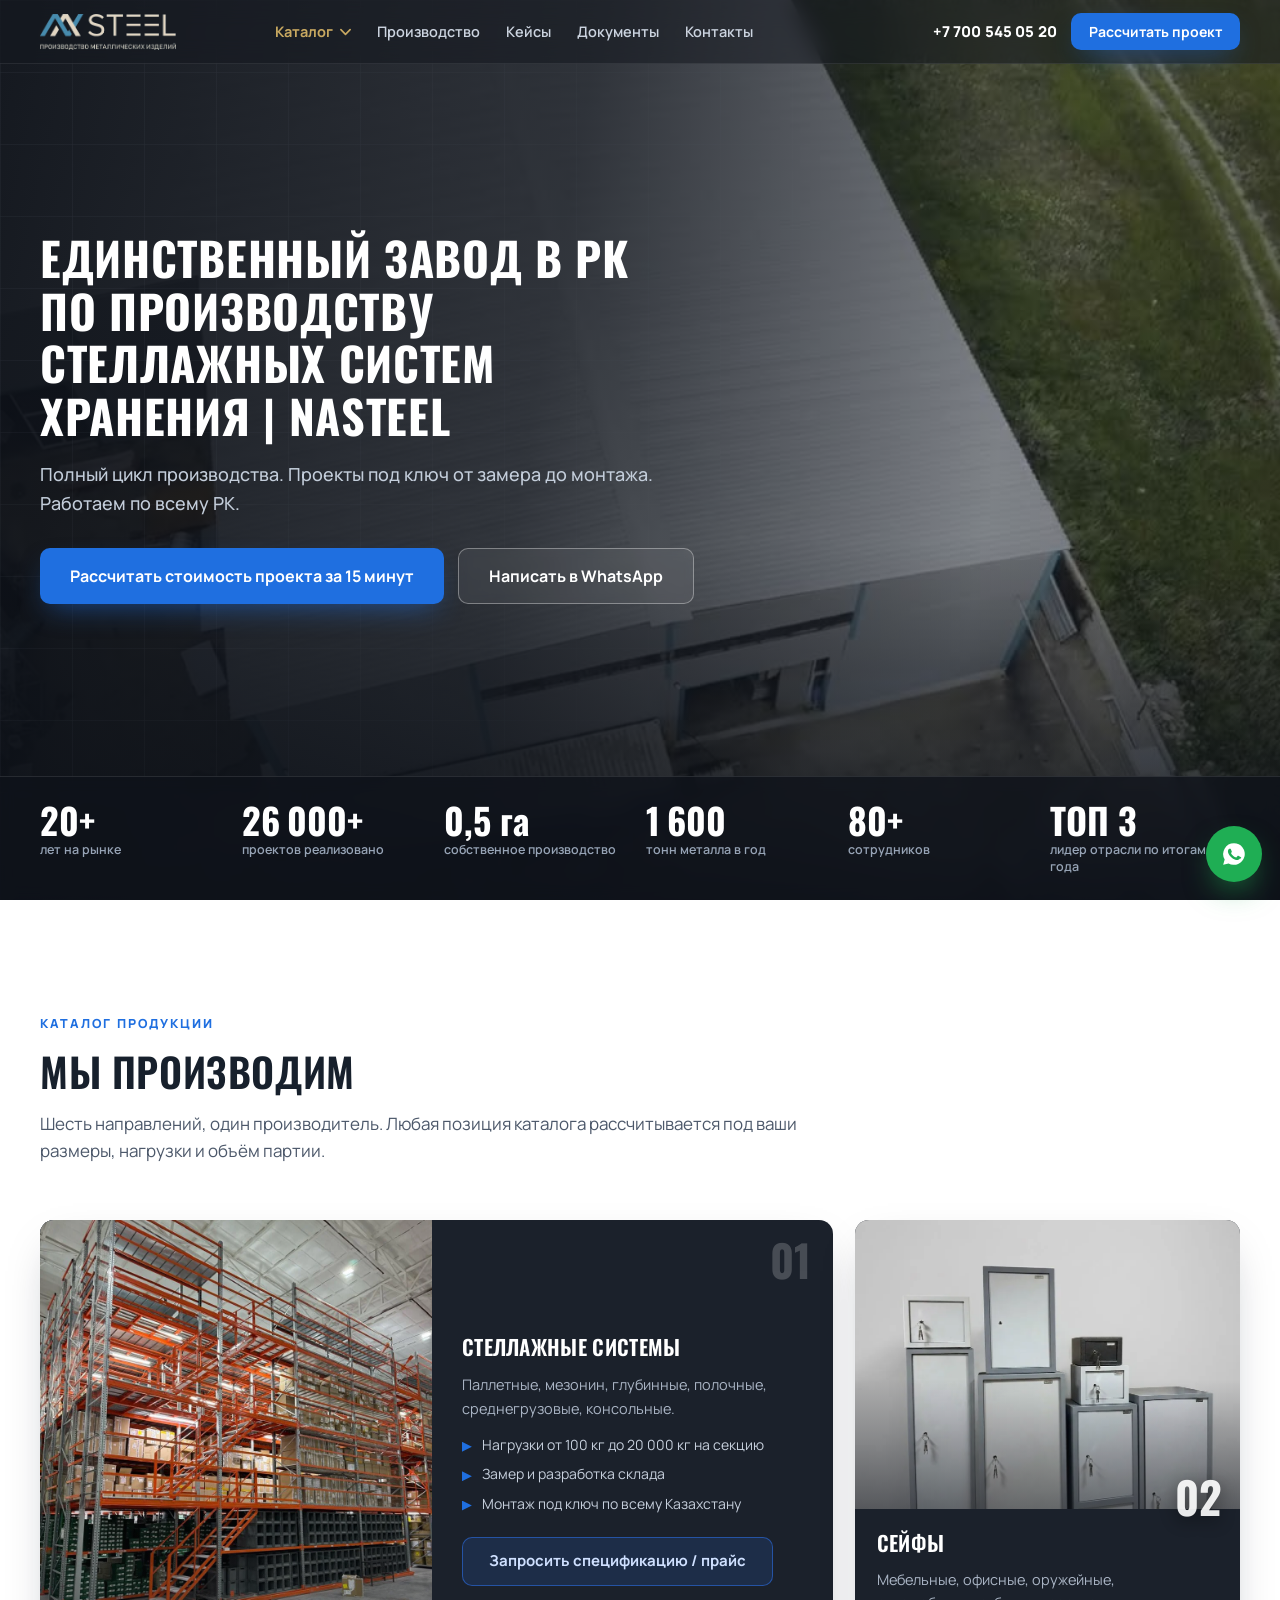
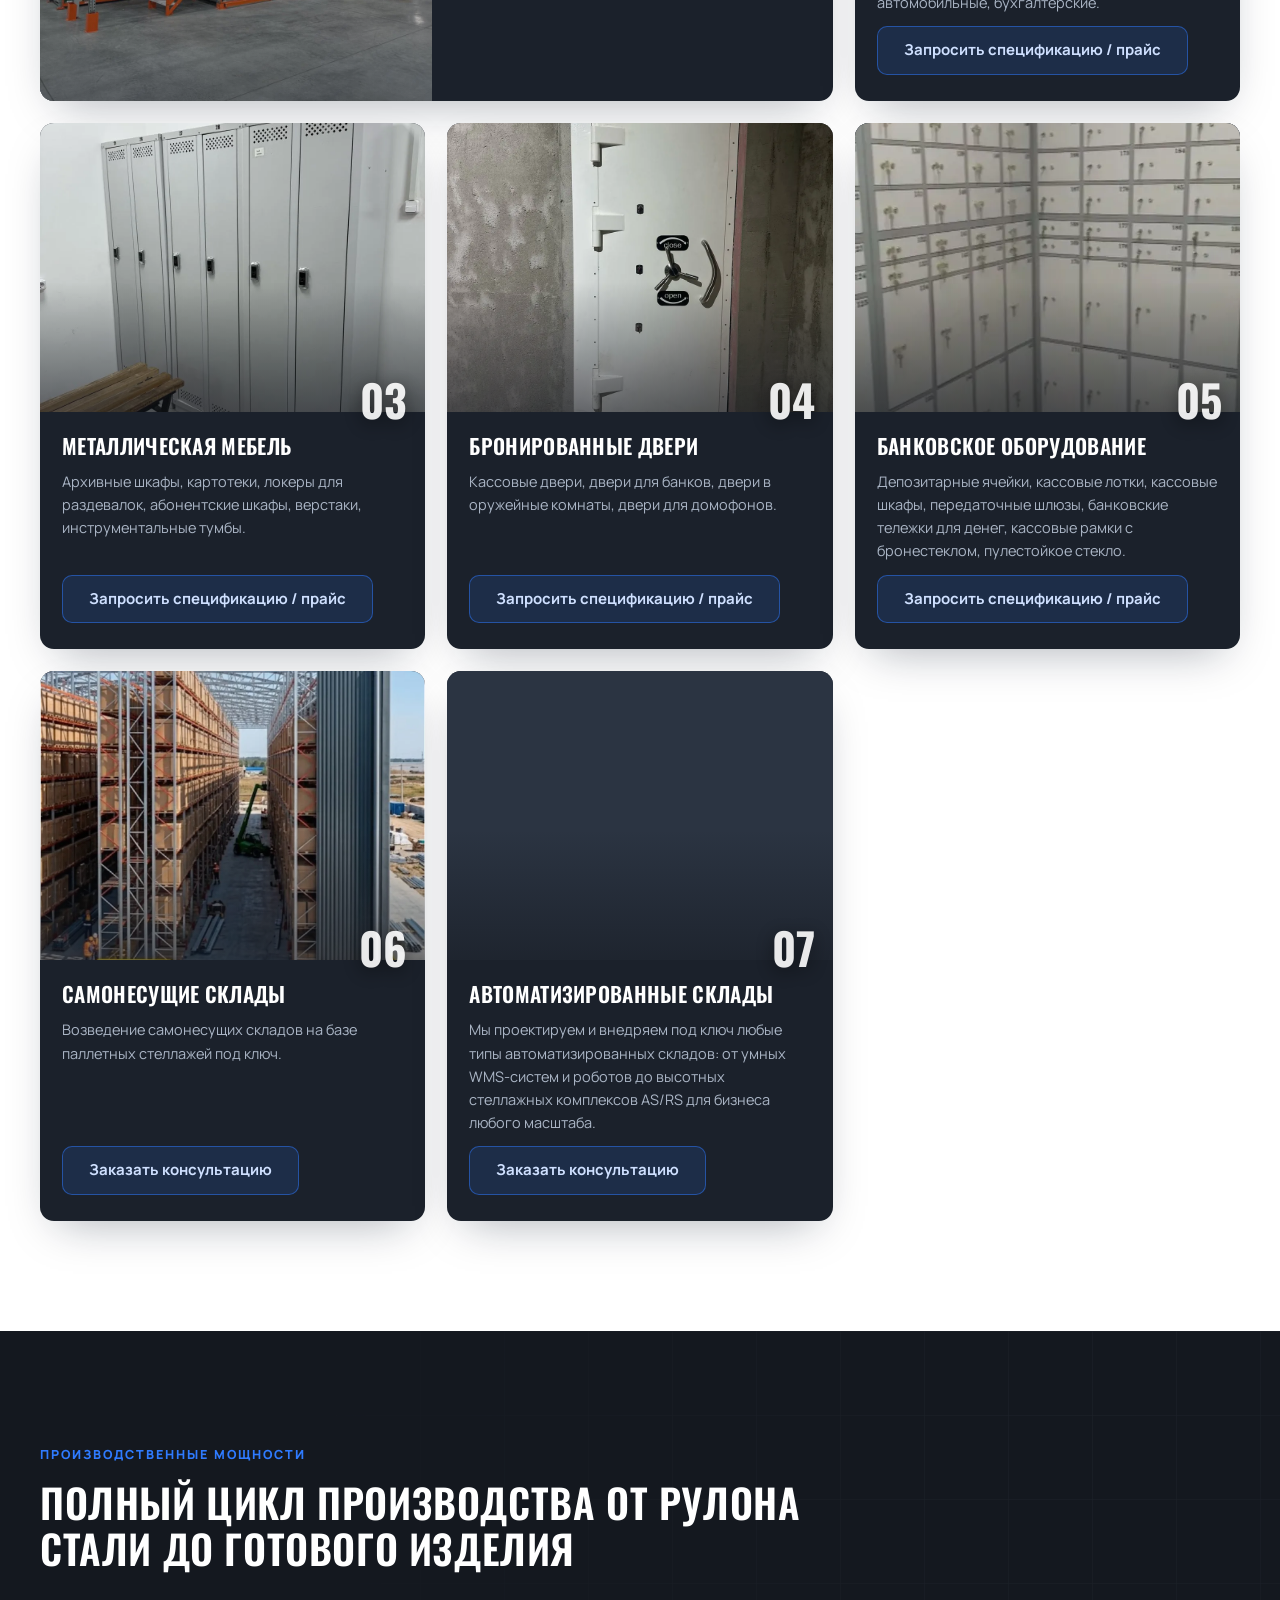
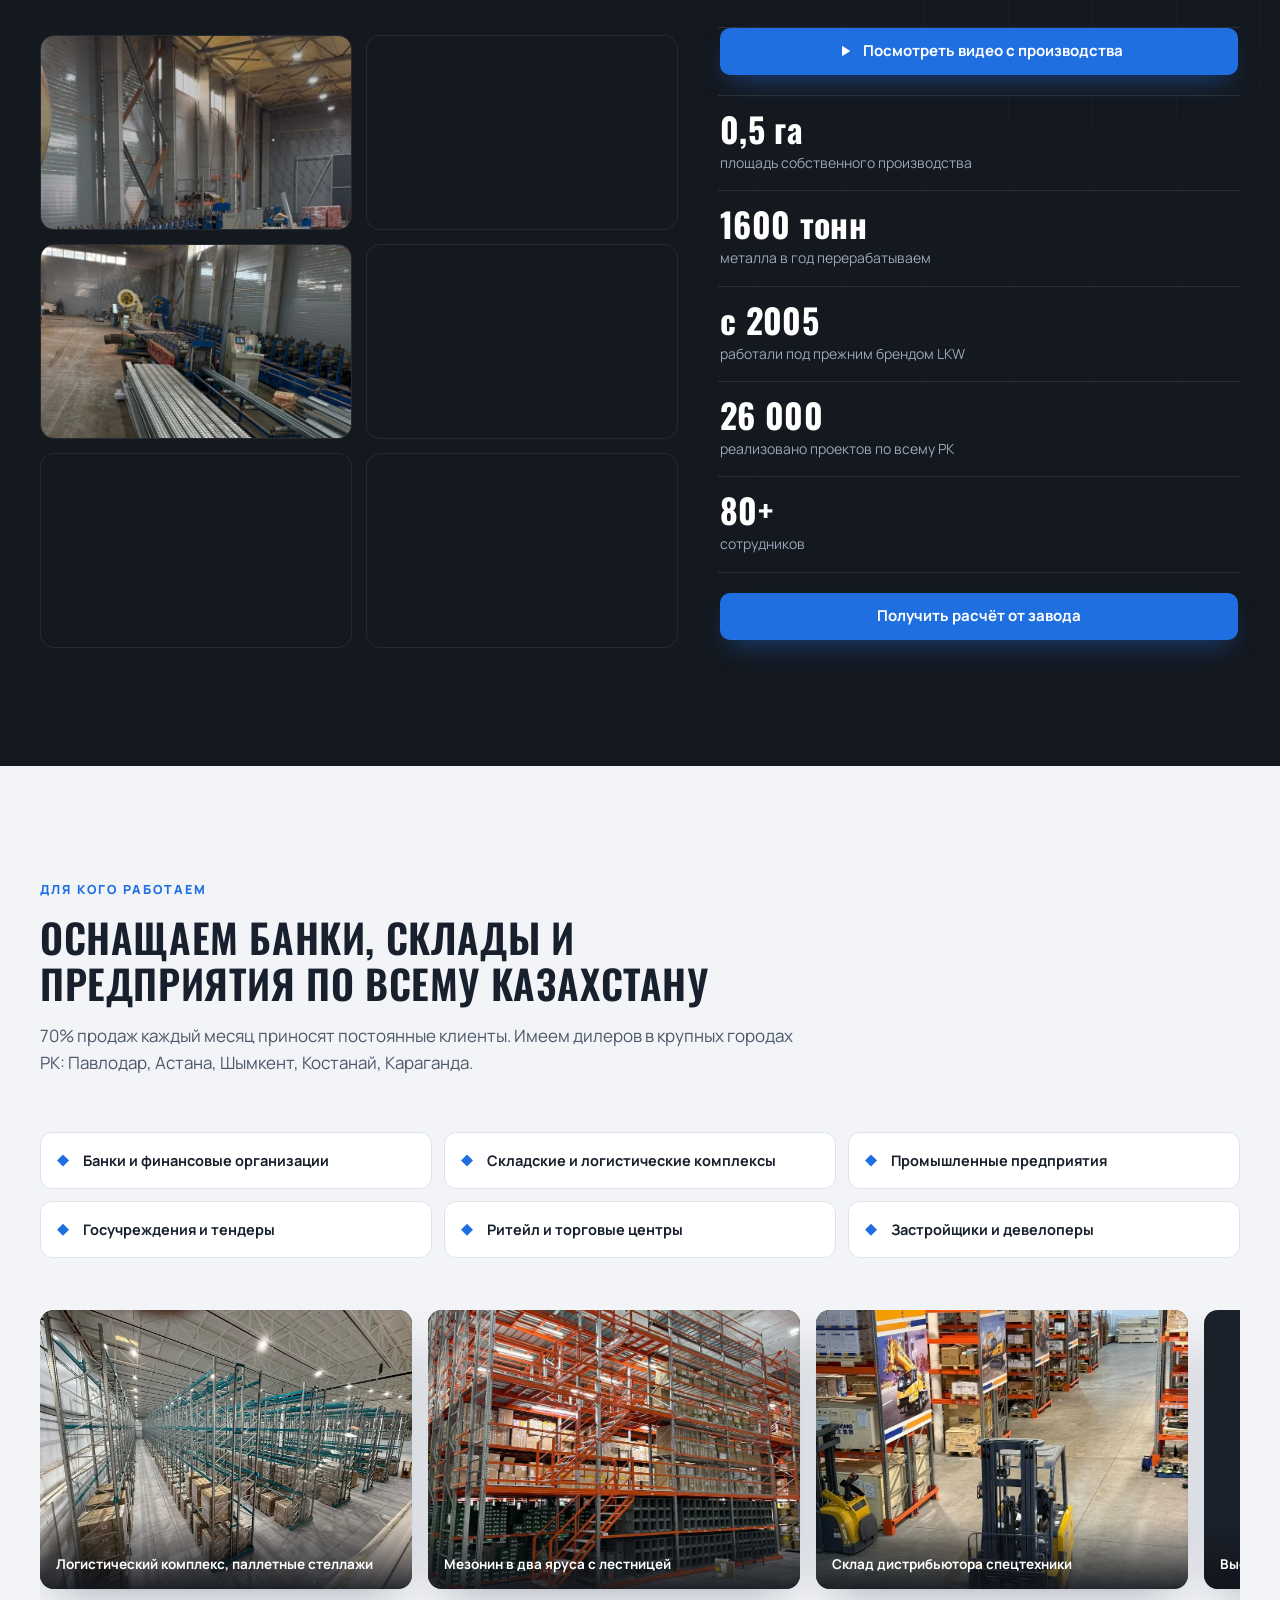
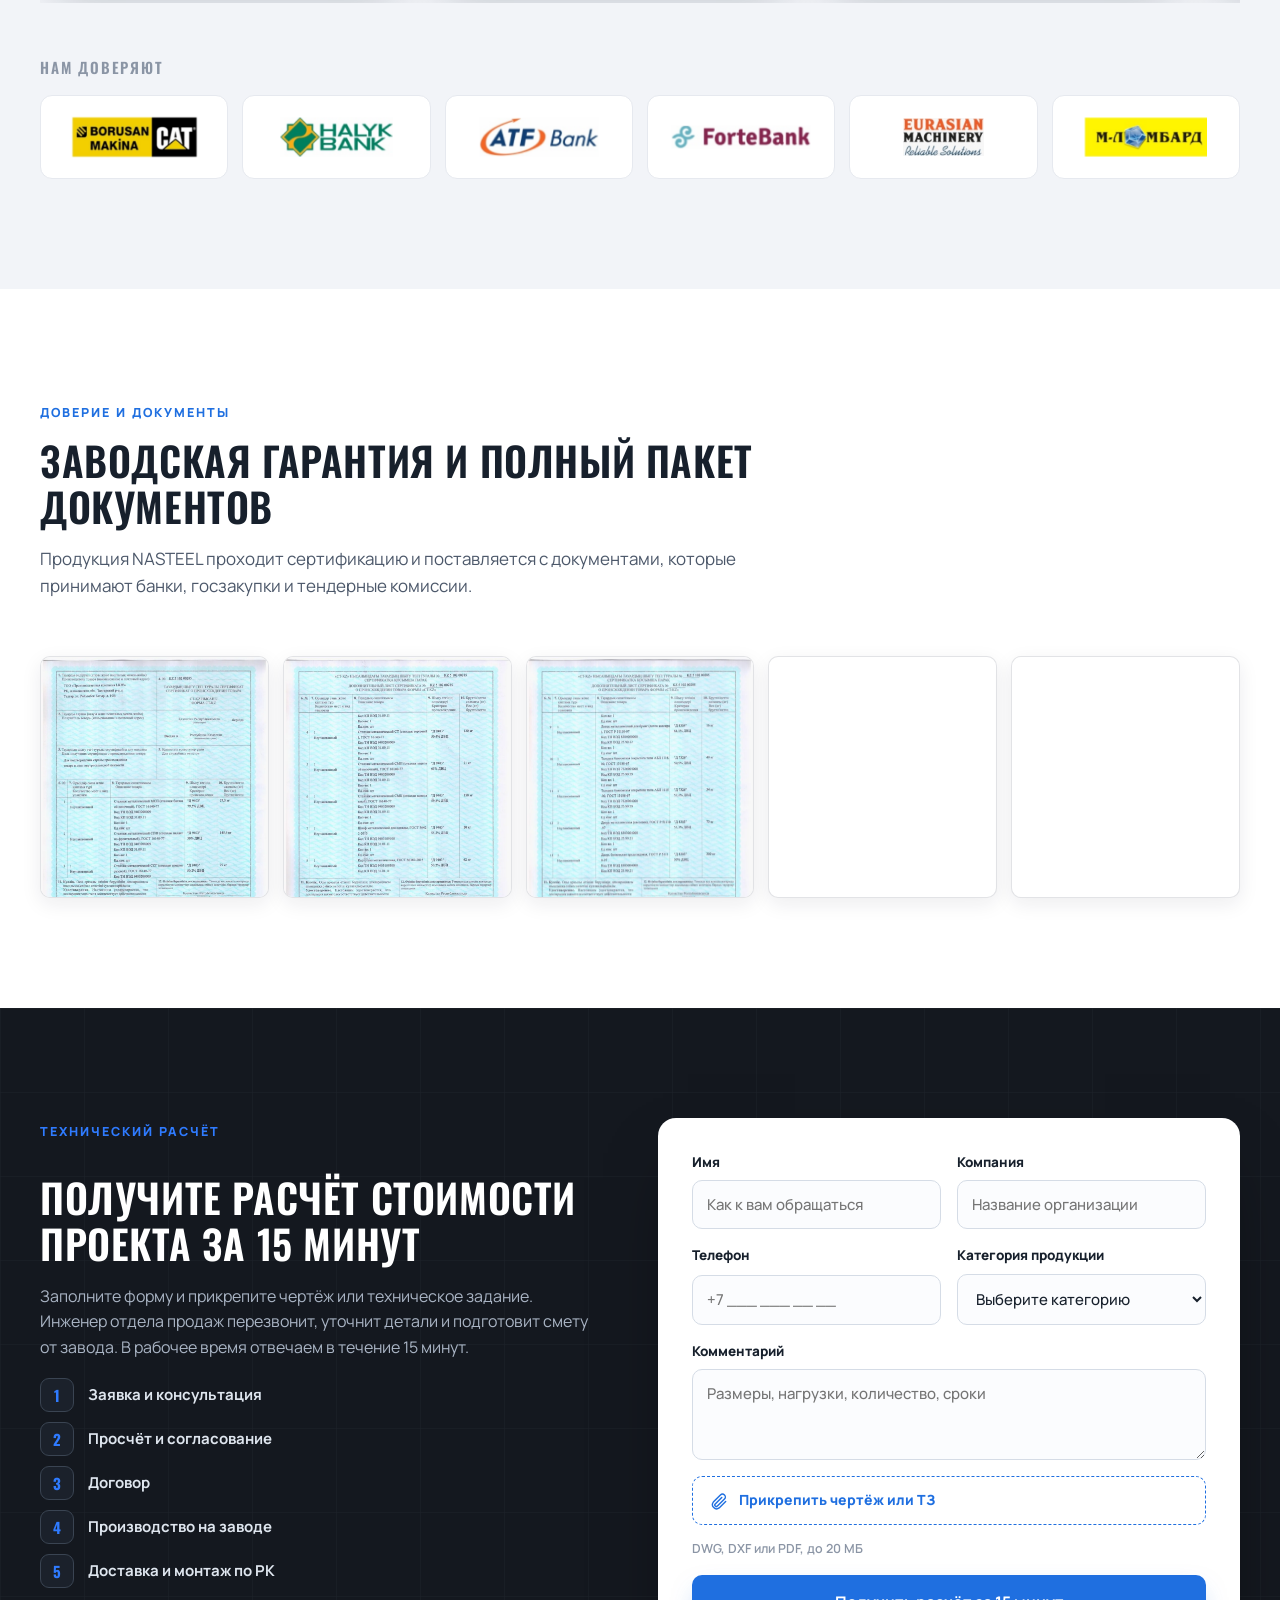
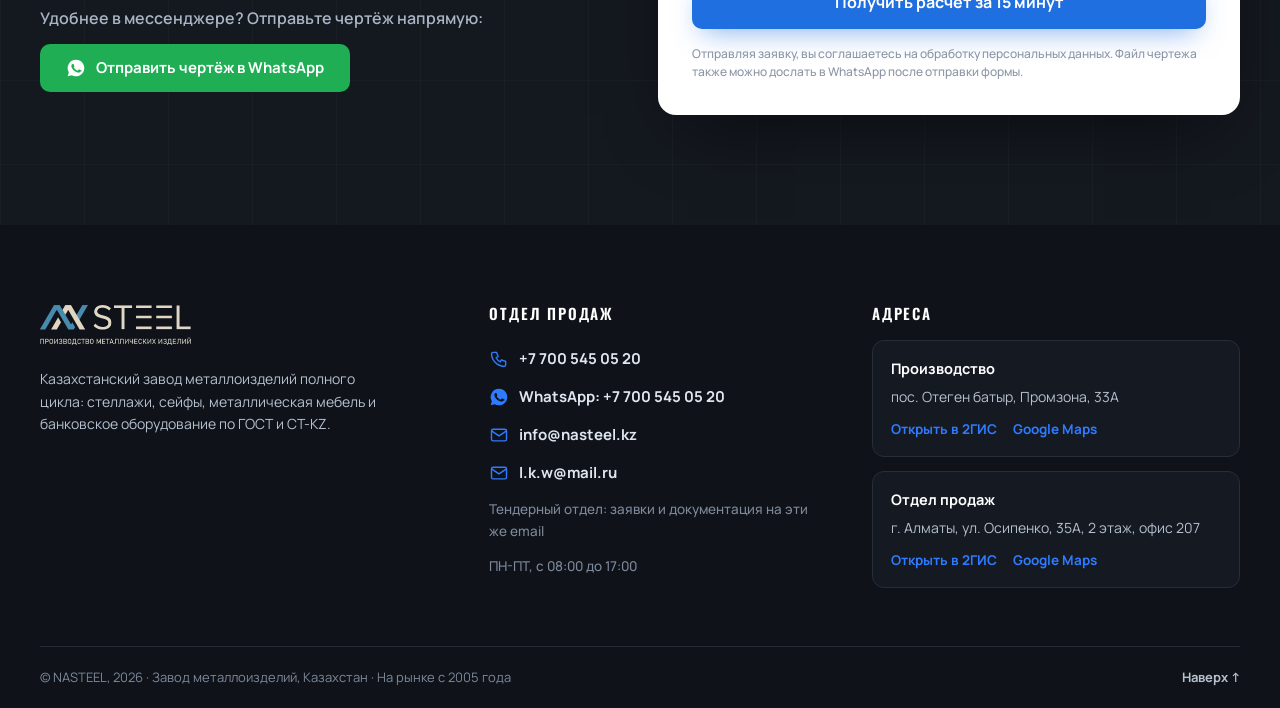
==== commit 3f77428d: "Проекты: автопрокрутка (marquee) без полосы, фото целиком без обрезки; 2 фото мезонина в полном каче" ====
--- a/index.html
+++ b/index.html
@@ -69,7 +69,7 @@
 <link href="https://fonts.googleapis.com/css2?family=Oswald:wght@500;600;700&family=Manrope:wght@400;500;600;700;800&display=swap" rel="stylesheet">
 
 <link rel="preload" as="image" href="assets/hero-prod.jpg" fetchpriority="high">
-<link rel="stylesheet" href="styles.css?v=13">
+<link rel="stylesheet" href="styles.css?v=14">
 
 <script type="application/ld+json">
 {
--- a/styles.css
+++ b/styles.css
@@ -881,8 +881,22 @@
 .article__body .kb-list { margin-bottom: 20px; gap: 12px; }
 .article__body .kb-list li { font-weight: 500; font-size: 15.5px; line-height: 1.6; }
 .article__body .kb-list li b { color: var(--ink); font-weight: 700; }
-.mez-inline { margin: 28px 0; border-radius: 16px; overflow: hidden; box-shadow: 0 22px 54px -26px rgba(0,0,0,.45); }
-.mez-inline img { width: 100%; height: auto; max-height: 520px; object-fit: cover; display: block; }
+.mez-inline { margin: 30px auto; max-width: 560px; border-radius: 16px; overflow: hidden;
+  box-shadow: 0 22px 54px -26px rgba(0,0,0,.45); }
+.mez-inline img { width: 100%; height: auto; display: block; }
 .article__cta-note { background: var(--paper-2); border-left: 3px solid var(--accent); border-radius: 12px;
   padding: 16px 20px; color: var(--ink-soft); }
 .article__cta-note b { color: var(--ink); }
+
+/* ============ Проекты: автопрокрутка (marquee) без полосы, фото целиком ============ */
+.proj-marquee { overflow: hidden; padding: 4px 0 6px;
+  -webkit-mask-image: linear-gradient(90deg, transparent, #000 4%, #000 96%, transparent);
+  mask-image: linear-gradient(90deg, transparent, #000 4%, #000 96%, transparent); }
+.proj-marquee__track { display: flex; gap: 16px; width: max-content;
+  animation-name: projScroll; animation-timing-function: linear; animation-iteration-count: infinite; }
+.proj-marquee:hover .proj-marquee__track { animation-play-state: paused; }
+.proj-marquee__track img { flex: 0 0 auto; height: 440px; width: auto; border-radius: 14px;
+  object-fit: cover; box-shadow: 0 18px 44px -22px rgba(0,0,0,.55); }
+@keyframes projScroll { from { transform: translateX(0); } to { transform: translateX(-50%); } }
+@media (prefers-reduced-motion: reduce) { .proj-marquee__track { animation: none; } .proj-marquee { overflow-x: auto; } }
+@media (max-width: 560px) { .proj-marquee__track img { height: 320px; } }
